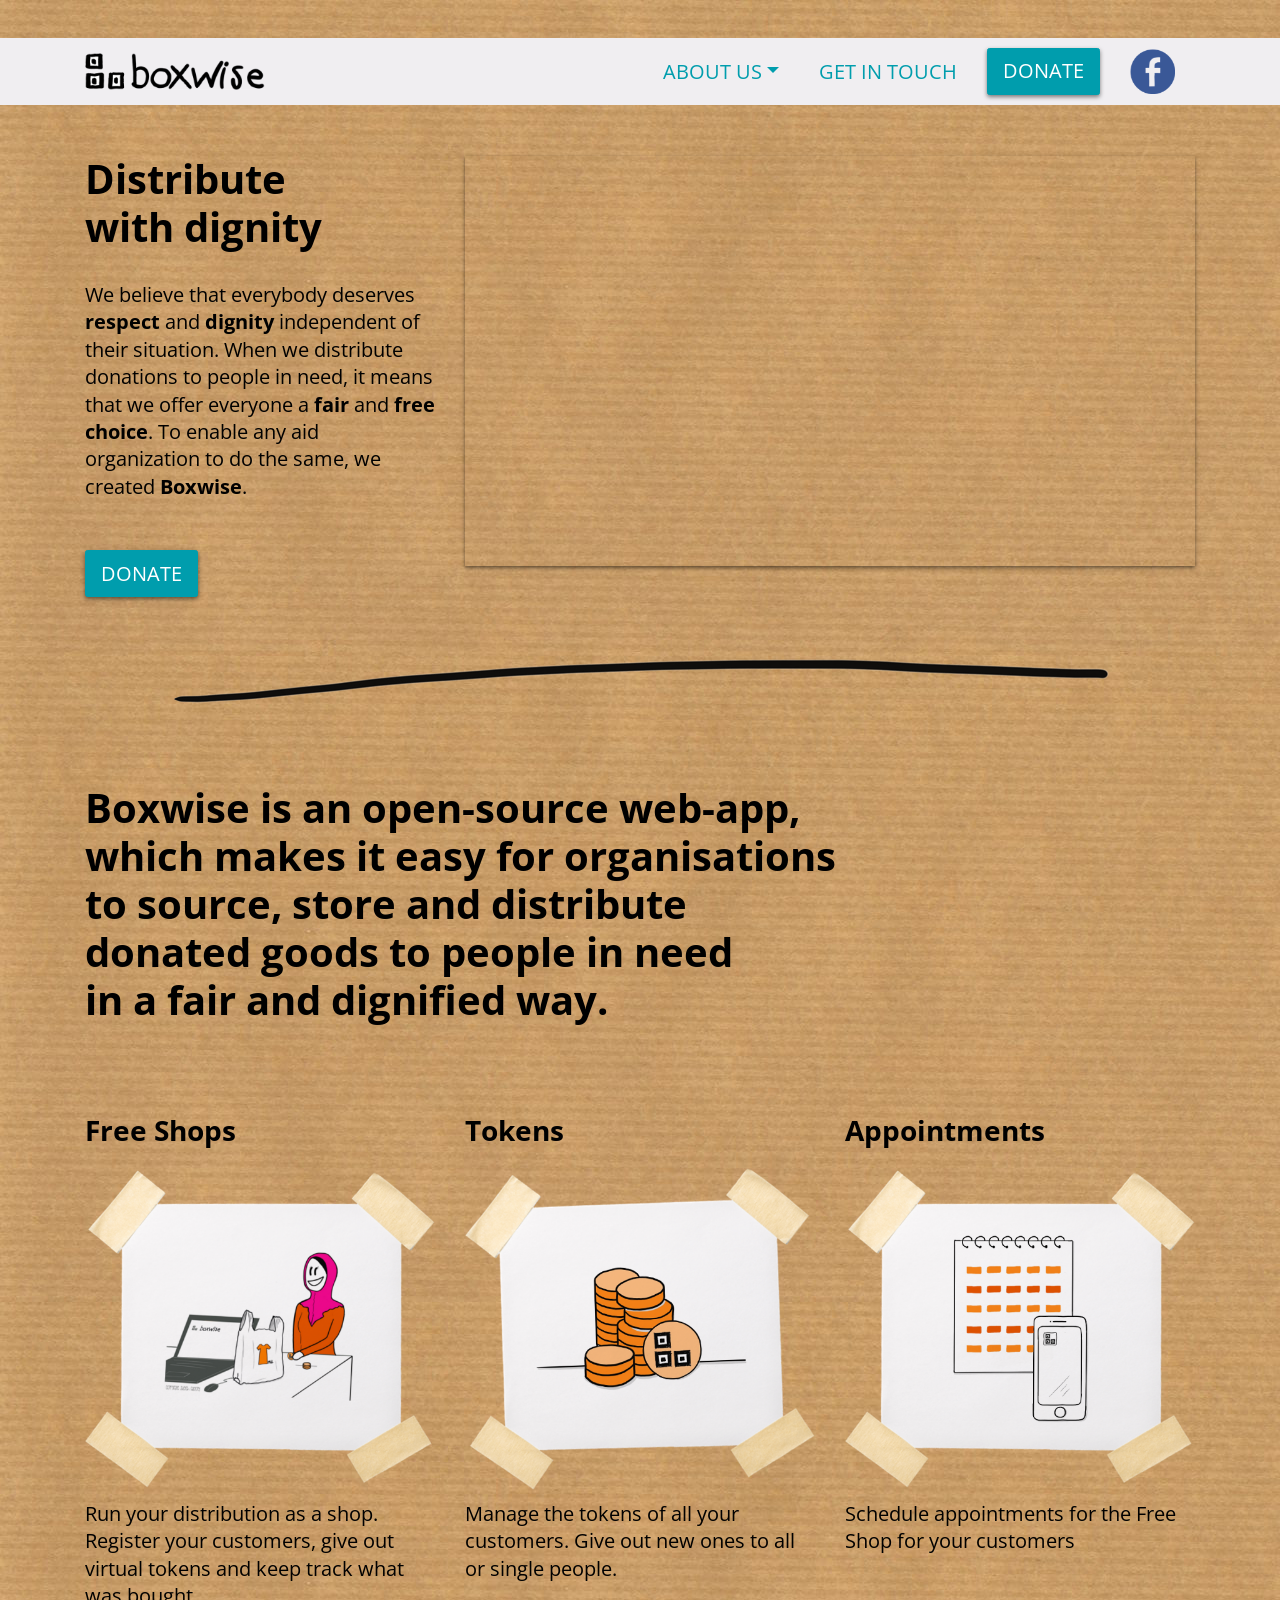
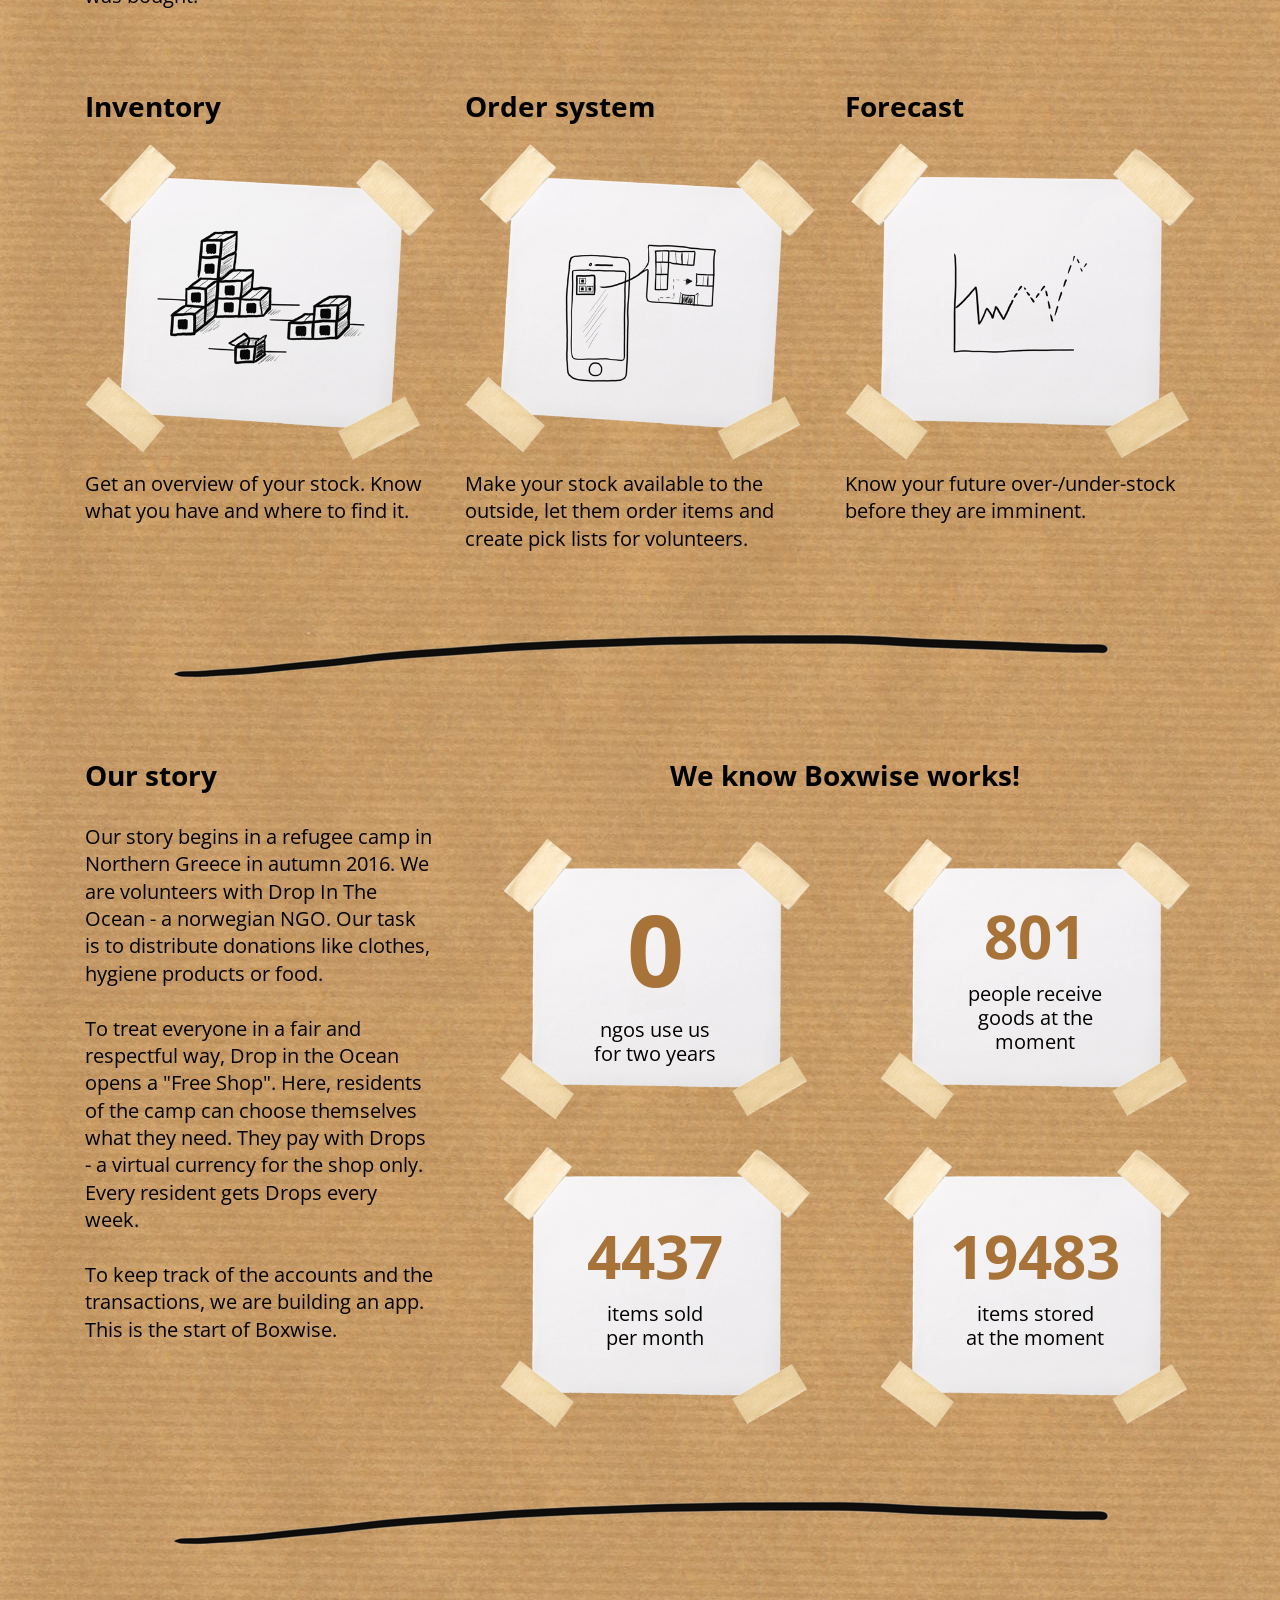
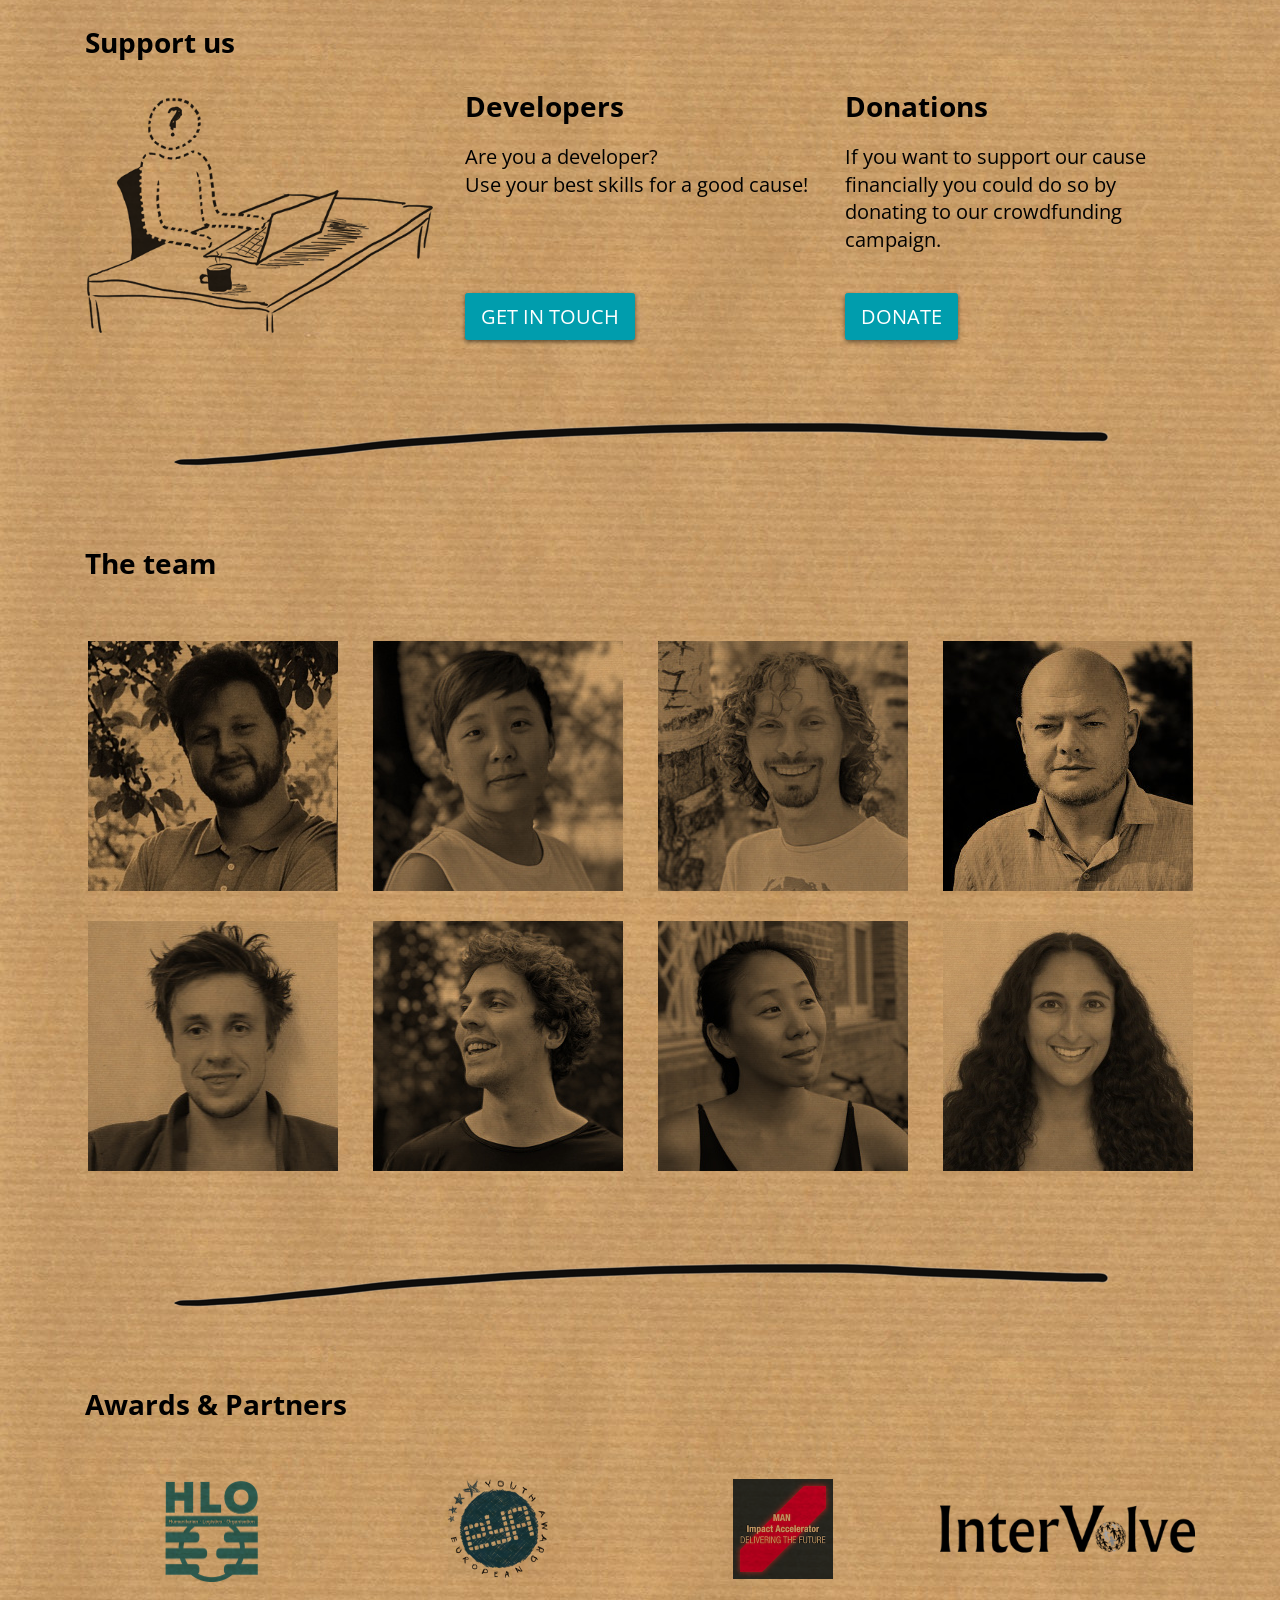
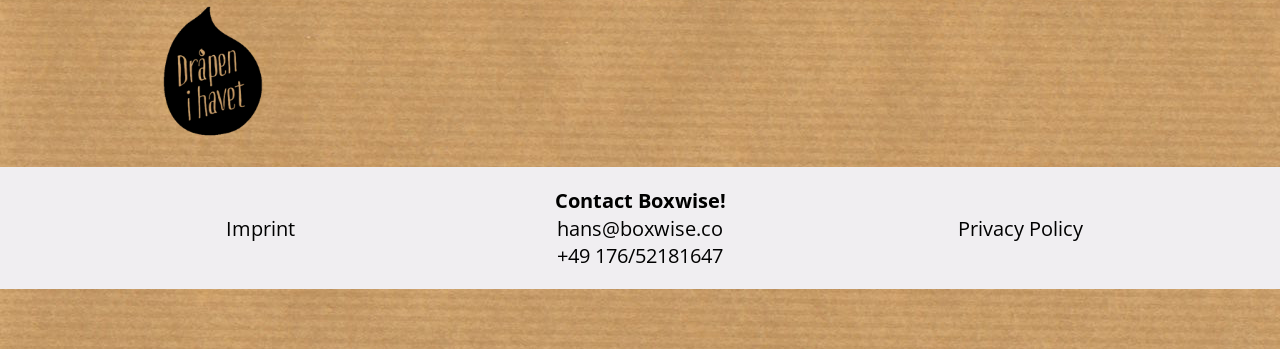
==== index.html @ b60e32b4 "Update partners" ====
<!doctype html>
<html lang="en">

<head>
  <title>Boxwise</title>
  <!-- Required meta tags -->
  <meta charset="utf-8">
  <meta name="viewport" content="width=device-width, initial-scale=1, shrink-to-fit=no">
  <meta property="fb:app_id" content="463516380890934" />
  <!-- Bootstrap CSS -->
  <link rel="stylesheet" href="https://stackpath.bootstrapcdn.com/bootstrap/4.1.3/css/bootstrap.min.css"
    integrity="sha384-MCw98/SFnGE8fJT3GXwEOngsV7Zt27NXFoaoApmYm81iuXoPkFOJwJ8ERdknLPMO" crossorigin="anonymous">
  <!-- Fontawesome -->
  <link rel="stylesheet" href="https://cdnjs.cloudflare.com/ajax/libs/font-awesome/5.11.2/css/all.css">
  <!-- Boxwise Style -->
  <link rel="stylesheet" href="./css/boxwise.css">

  <script async src="https://www.googletagmanager.com/gtag/js?id=UA-135092361-1"></script>
  <script>
    window.dataLayer = window.dataLayer || [];
    function gtag() {
      dataLayer.push(arguments);
    }
    gtag('js', new Date());
    gtag('config', 'UA-135092361-1', {
      'anonymize_ip': true
    });
  </script>
  <!-- favicon -->
  <link rel="apple-touch-icon" sizes="180x180" href="/favicon/apple-touch-icon.png">
  <link rel="icon" type="image/png" sizes="32x32" href="favicon/favicon-32x32.png">
  <link rel="icon" type="image/png" sizes="16x16" href="favicon/favicon-16x16.png">
  <link rel="manifest" href="/favicon/site.webmanifest">
  <link rel="mask-icon" href="/favicon/safari-pinned-tab.svg" color="#5bbad5">
  <meta name="msapplication-TileColor" content="#da532c">
  <meta name="theme-color" content="#ffffff">
  <meta name="description" content="Boxwise is an open-source web-app, which makes it easy for organisations to
  source, store and distribute donated goods to people in need in a fair and dignified way." />

</head>

<body background="./img/empty-craft-paper.jpg">
  <div id="box-top" class="box-container text-center text-md-left">
    <div class="sticky-top">
      <nav class="navbar box-navbar navbar-light navbar-expand-md">
        <div class="container">
          <button class="navbar-toggler my-2" type="button" data-toggle="collapse" data-target="#box-menu"
            aria-controls="navbarNav" aria-expanded="false" aria-label="Toggle navigation">
            <span class="navbar-toggler-icon"></span>
          </button>

          <a class="navbar-brand" href="https://www.boxwise.co">
            <img src="img/boxwise_logo.png" id="box-logo" />
          </a>

          <div class="collapse navbar-collapse justify-content-end" id="box-menu">
            <ul class="navbar-nav">
              <li class="nav-item m-md-2 dropdown">
                <a class="nav-link dropdown-toggle" href="#" id="navbarDropdown" role="button" data-toggle="dropdown"
                  aria-haspopup="true" aria-expanded="false">ABOUT US</a>
                <div class="dropdown-menu" aria-labelledby="navbarDropdown">
                  <a class="dropdown-item" href="#box-top">WHY BOXWISE?</a>
                  <a class="dropdown-item" href="#box-what-line">WHAT IS BOXWISE?</a>
                  <a class="dropdown-item" href="#box-history-line">OUR STORY</a>
                  <a class="dropdown-item" href="#box-contribute-line">CONTRIBUTE</a>
                  <a class="dropdown-item" href="#box-team-line">OUR TEAM</a>
                  <a class="dropdown-item" href="#box-awards">AWARDS & PARTNERS</a>
                </div>
              </li>
              <li class="nav-item m-md-2">
                <a class="nav-link" data-toggle="popover" data-placement="bottom"
                  data-title="Write us, call us, chat with us!"
                  data-content="<a href='mailto:hans@boxwise.co'>hans@boxwise.co</a><br><a href ='tel:+49 176/52181647'>+49 176/52181647</a>"
                  data-html="true">
                  GET IN TOUCH
                </a>
                <!--
                <a class="nav-link" href="#box-contribute-line">CONTRIBUTE</a>
                -->
              </li>
              <li class="nav-item my-2 mx-md-2">
                <a class="btn btn-primary" href="https://donate.boxwise.co">DONATE</a>
                <!-- 
                <button class="btn btn-primary" data-toggle="popover" data-placement="bottom" data-title="Write us, call us, chat with us!"
                  data-content="<a href='mailto:hans@boxwise.co'>hans@boxwise.co</a><br><a href ='tel:+49 176/52181647'>+49 176/52181647</a>"
                  data-html="true">
                  GET IN TOUCH
                </button>
                -->
              </li>
            </ul>
          </div>

          <a class="navbar-brand my-1 ml-md-3" href="https://www.fb.com/boxwise.co">
            <img src="img/facebook_logo.png" id="fb-logo" />
          </a>
        </div>
      </nav>
    </div>


    <div id="box-why">
      <div class="container mt-3">
        <div class="row d-flex align-items-center">
          <div class="col-md-4 col-12">
            <h1 class="text-nowrap my-4">Distribute <br class="d-none d-lg-block">with dignity</h1>
            <div class="d-none d-md-block">
              <p class="mt-3">
                We believe that everybody deserves <b>respect</b> and <b>dignity</b> independent of their situation.
                When
                we distribute donations to people in need, it means that we offer everyone a <b>fair</b> and <b>free
                  choice</b>.
                To enable any aid organization to do the same, we created <b>Boxwise</b>.
              </p>
              <a class="btn btn-primary mt-4" href="https://donate.boxwise.co">DONATE</a>
              <!-- 
              <button class="btn btn-primary mt-4" data-toggle="popover" data-placement="bottom" data-title="Write us, call us, chat with us!"
                data-content="<a href='mailto:hans@boxwise.co'>hans@boxwise.co</a><br><a href ='tel:+49 176/52181647'>+49 176/52181647</a>"
                data-html="true">
                GET IN TOUCH
              </button>
              -->
            </div>
          </div>
          <div class="col-md-8 col-12">
            <div class="embed-responsive embed-responsive-16by9 embed-shadow">
              <iframe class="embed-responsive-item" src="https://www.youtube-nocookie.com/embed/-DSgrkIgR4w"
                allowfullscreen></iframe>
            </div>
            <!--
            <iframe width="560" height="315" src="" frameborder="0" allow="accelerometer; autoplay; encrypted-media; gyroscope; picture-in-picture"
              allowfullscreen></iframe>
             <img src="img/boxwise_in_a_pic_2.png" class="img-fluid blend p-3" /> -->
          </div>
          <div class="col-12 d-md-none">
            <p class="mt-3 mx-3">
              We believe that everybody deserves <b>respect</b> and <b>dignity</b> independent of their situation. When
              we
              distribute donations to people in need, it means that we offer everyone a <b>fair</b> and <b>free
                choice</b>.
              To enable any aid organization to do the same, we created <b>Boxwise</b>.
            </p>
            <button class="btn btn-primary mt-4" data-toggle="popover" data-placement="bottom"
              data-title="Write us, call us, chat with us!"
              data-content="<a href='mailto:hans@boxwise.co'>hans@boxwise.co</a><br><a href ='tel:+49 176/52181647'>+49 176/52181647</a>"
              data-html="true">
              GET IN TOUCH
            </button>
          </div>

        </div>
        <img id="box-what-line" src="img/line.png" class="img-fluid py-5 mx-auto d-block" />
      </div>
    </div>

    <div id="box-what" class="mt-3">
      <div class="container mt-3">
        <h1 class=mb-4>
          Boxwise is<br class="d-sm-none"> an open-source web-app,<br>which makes it easy<br class="d-sm-none"> for
          organisations<br>to
          source, store and distribute<br>donated goods <br class="d-sm-none">to people in need<br>in a fair and
          dignified way.
        </h1>
        <div class="row">
          <div class="col-12 col-sm-6 col-lg-4 align-self-start">
            <h2 class="mt-5">Free Shops</h2>
          </div>
          <div class="col-12 col-sm-6 col-lg-4 order-sm-1 order-lg-1 align-self-center">
            <img src="img/postit-freeshops.png" class="img-fluid py-2" />
          </div>
          <div class="col-12 col-sm-6 col-lg-4 order-sm-2 order-lg-2 align-self-start">
            <p class="mx-3 mx-md-0">Run your distribution as a shop. Register your customers, give out virtual tokens
              and
              keep track what was bought.</p>
          </div>
          <div class="col-12 col-sm-6 col-lg-4 align-self-start">
            <h2 class="mt-5">Tokens</h2>
          </div>
          <div class="col-12 col-sm-6 col-lg-4 order-sm-1 order-lg-1 align-self-center">
            <img src="img/postit-tokens.png" class="img-fluid py-2" />
          </div>
          <div class="col-12 col-sm-6 col-lg-4 order-sm-2 order-lg-2 align-self-start">
            <p class="mx-3 mx-md-0">Manage the tokens of all your customers. Give out new ones to all or single people.
            </p>
          </div>
          <div class="col-12 col-sm-6 col-lg-4 order-sm-3 order-lg-0 align-self-start">
            <h2 class="mt-5">Appointments</h2>
          </div>
          <div class="col-12 col-sm-6 col-lg-4 order-sm-4 order-lg-1 align-self-center">
            <img src="img/postit-appointment.png" class="img-fluid py-2" />
          </div>
          <div class="col-12 col-sm-6 col-lg-4 order-sm-5 order-lg-2 align-self-start">
            <p class="mx-3 mx-md-0">Schedule appointments for the Free Shop for your customers</p>
          </div>
          <div class="col-12 col-sm-6 col-lg-4 order-sm-3 order-lg-3 align-self-start">
            <h2 class="mt-5">Inventory</h2>
          </div>
          <div class="col-12 col-sm-6 col-lg-4 order-sm-4 order-lg-4 align-self-center">
            <img src="img/postit-inventory.png" class="img-fluid py-2" />
          </div>
          <div class="col-12 col-sm-6 col-lg-4 order-sm-5 order-lg-5 align-self-start">
            <p class="mx-3 mx-md-0">
              Get an overview of your stock. Know what you have and where to find it.
            </p>
          </div>
          <div class="col-12 col-sm-6 col-lg-4 order-sm-6 order-lg-3 align-self-start">
            <h2 class="mt-5">Order system</h2>
          </div>
          <div class="col-12 col-sm-6 col-lg-4 order-sm-7 order-lg-4 align-self-center">
            <img src="img/postit-ordersystem.png" class="img-fluid py-2" />
          </div>
          <div class="col-12 col-sm-6 col-lg-4 order-sm-8 order-lg-5 align-self-start">
            <p class="mx-3 mx-md-0">Make your stock available to the outside, let them order items and create pick lists
              for volunteers.</p>
          </div>
          <div class="col-12 col-sm-6 col-lg-4 order-sm-6 order-lg-3 align-self-start">
            <h2 class="mt-5">Forecast</h2>
          </div>
          <div class="col-12 col-sm-6 col-lg-4 order-sm-7 order-lg-4 align-self-center">
            <img src="img/postit-forecast.png" class="img-fluid py-2" />
          </div>
          <div class="col-12 col-sm-6 col-lg-4 order-sm-8 order-lg-5 align-self-start">
            <p class="mx-3 mx-md-0">Know your future over-/under-stock before they are imminent.</p>
          </div>
        </div>
        <img id="box-history-line" src="img/line.png" class="img-fluid py-5 mx-auto d-block" />
      </div>
    </div>

    <div id="box-history">
      <div class="container mt-3">
        <div class="row">
          <div class="col-12 col-md-7 col-lg-4">
            <h2 class="mb-4">Our story
            </h2>
            <p class="mx-3 mx-md-0">
              Our story begins in a refugee camp in Northern Greece in autumn 2016. We are volunteers with Drop In The
              Ocean - a norwegian
              NGO. Our task is to distribute donations like clothes, hygiene products or food.<br>
              <br>To treat everyone in a fair and respectful way, Drop in the Ocean opens a "Free Shop". Here, residents
              of the camp can choose themselves what they need. They pay with Drops - a virtual currency for the shop
              only.
              Every resident gets Drops every week.<br>
              <br>To keep track of the accounts and the transactions, we are building an
              app. This is the start of Boxwise.
              <!--
              Our story began in autumn 2016 in a refugee camp in Northern Greece. As
              volunteers for the NGO "A Drop in the Ocean" (DiH) we were responsible for the distribution of donations like
              clothes, hygiene products or food.<br>
              <br>Back then DiH started their first "Free Shop" - a place where refugees could buy what they want and need
              for the first time.<br>
              <br>It was based on a virtual currency called Drops which was given out to all resident in recurring intervals.
              Our job was to develop an application keeping track of the accounts and transactions. This is the start of
              Boxwise (or Drop App at that time).
              -->
            </p>
            <button class="btn btn-primary my-3 mb-md-0 d-none">READ MORE</button>
          </div>
          <div id="counter" class="col-12 col-md-5 col-lg-8 text-center">
            <div class="ml-lg-4 ml-xl-4">
              <h2 class="my-5 mt-md-0 mb-md-4 text-md-right text-lg-center">
                We know Boxwise works!
              </h2>
            </div>
            <div class="row">
              <div class="col-12 col-lg-6">
                <div class="counter-container d-block mx-auto mr-md-0">
                  <img src="img/postit.png" class="img-fluid rotate3" />
                  <div class="centered">
                    <!-- <img src="img/icon-shop.png" class="img-fluid" /> -->
                    <h1 class="counter-value" data-count="3"></h1>
                    <p>ngos use us<br>for two years</p>
                  </div>
                </div>
              </div>
              <div class="col-12 col-lg-6">
                <div class="counter-container d-block mx-auto mr-md-0">
                  <img src="img/postit.png" class="img-fluid rotate3" />
                  <div class="centered">
                    <!--<img src="img/icon-sessions.png" class="img-fluid" />-->
                    <h2 class="counter-value" data-count="3260"></h2>
                    <p>people receive<br>goods at the moment</p>
                  </div>
                </div>
              </div>
            </div>
            <div class="row">
              <div class="col-12 col-lg-6">
                <div class="counter-container d-block mx-auto mr-md-0">
                  <img src="img/postit.png" class="img-fluid rotate3" />
                  <div class="centered">
                    <!--<img src="img/icon_customer.png" class="img-fluid" />-->
                    <h2 class="counter-value" data-count="18045"></h2>
                    <p>items sold<br>per month</p>
                  </div>
                </div>
              </div>
              <div class="col-12 col-lg-6">
                <div class="counter-container d-block mx-auto mr-md-0 mr-xl-0 ml-lg-auto">
                  <img src="img/postit.png" class="img-fluid rotate3" />
                  <div class="centered">
                    <!--<img src="img/icon-items.png" class="img-fluid" />-->
                    <h2 class="counter-value" data-count="79223"></h2>
                    <p>items stored<br>at the moment</p>
                  </div>
                </div>
              </div>
            </div>
          </div>
        </div>
        <img id="box-contribute-line" src="img/line.png" class="img-fluid py-5 mx-auto d-block" />
      </div>
    </div>

    <div id="box-contribute">
      <div class="container mt-3">
        <h2>Support us</h2>
        <div class="row d-flex align-items-center">
          <div class="col-12 col-md-6 col-lg-4">
            <img src="img/developer-wanted.png" class="img-fluid blend p-5 p-md-0" />
          </div>
          <div class="col-12 col-md-6 col-lg-8">
            <div class="row">
              <div class="col-12 col-lg-6 order-lg-1">
                <h2 class="my-3">Developers</h2>
                <p>Are you a developer?<br>Use your best skills for a good cause!
                </p>
              </div>
              <div class="col-12 col-lg-6 order-lg-3">
                <button class="btn btn-primary my-3" data-toggle="popover" data-placement="bottom"
                  data-title="Write us, call us, chat with us!"
                  data-content="<a href='mailto:hans@boxwise.co'>hans@boxwise.co</a><br><a href ='tel:+49 176/52181647'>+49 176/52181647</a>"
                  data-html="true">
                  GET IN TOUCH
                </button>
              </div>
              <div class="col-12 col-lg-6 order-lg-2">
                <h2 class="mt-5 mt-lg-3 mb-3">Donations</h2>
                <p>If you want to support our cause financially you could do so by donating to our crowdfunding
                  campaign.</p>
              </div>
              <div class="col-12 col-lg-6 order-lg-4">
                <a class="btn btn-primary my-3" href="https://donate.boxwise.co">DONATE</a>
                <!--
                <button class="btn btn-primary my-3" data-toggle="popover" data-placement="bottom" data-title="Stay tuned!" data-content="You can give us your money soon!<br>We start the campaign on 2nd of Dec. 2018!"
                  data-html="true">
                  DONATE
                </button>
              -->
              </div>

            </div>
          </div>
        </div>
        <img id="box-team-line" src="img/line.png" class="img-fluid py-5 mx-auto d-block" />
      </div>
    </div>

    <div id="box-team">
      <div class="container mt-3">
        <h2 class="mb-5">
          The team
          <!--The Team-->
        </h2>
        <div class="row">
          <div class="col-12 col-md-4 col-xl-3">
            <div class="flip-card mx-auto mb-4 mb-md-5 mb-xl-4">
              <div class="flip-card-inner">
                <div class="flip-card-front">
                  <img src="img/hans.jpg" alt="Avatar" style="width:12.5rem;height:12.5rem;">
                </div>
                <div class="flip-card-back">
                  <h2 class="mt-5 mb-3">Hans</h2>
                  <p>Communication & Partnership</p>
                  <ul class="social mb-0 list-inline mt-3">
                    <li class="list-inline-item"><a href="https://www.facebook.com/profile.php?id=1221469744" class="social-link"><i class="fab fa-facebook-f"></i></a>
                    </li>
                    <li class="list-inline-item"><a href="https://www.linkedin.com/in/hansinabox/" class="social-link"><i class="fab fa-linkedin"></i></a>
                    </li>
                  </ul>
                </div>
              </div>
            </div>
          </div>
          <div class="col-12 col-md-4 col-xl-3">
            <div class="flip-card mx-auto mb-4 mb-md-5 mb-xl-4">
              <div class="flip-card-inner">
                <div class="flip-card-front">
                  <img src="img/roanna.jpg" alt="Avatar" style="width:12.5rem;height:12.5rem;">
                </div>
                <div class="flip-card-back">
                  <h2 class="mt-5 mb-3">Roanna</h2>
                  <p>Chief Product Officer</p>
                  <ul class="social mb-0 list-inline mt-3">
                    <li class="list-inline-item"><a href="https://www.facebook.com/roannak" class="social-link"><i class="fab fa-facebook-f"></i></a>
                    </li>
                    <li class="list-inline-item"><a href="https://www.linkedin.com/in/roanna-kong-3b98189/" class="social-link"><i class="fab fa-linkedin"></i></a>
                    </li>
                  </ul>
                </div>
              </div>
            </div>
          </div>
          <div class="col-12 col-md-4 col-xl-3">
            <div class="flip-card mx-auto mb-4 mb-md-5 mb-xl-4">
              <div class="flip-card-inner">
                <div class="flip-card-front">
                  <img src="img/james.jpg" alt="Avatar" style="width:12.5rem;height:12.5rem;">
                </div>
                <div class="flip-card-back">
                  <h2 class="mt-5 mb-3">James</h2>
                  <p>Tech Lead</p>
                  <ul class="social mb-0 list-inline mt-3">
                    <li class="list-inline-item"><a href="https://www.facebook.com/jamescrowley" class="social-link"><i class="fab fa-facebook-f"></i></a>
                    </li>
                    <li class="list-inline-item"><a href="https://www.linkedin.com/in/jamescrowley/" class="social-link"><i class="fab fa-linkedin"></i></a>
                    </li>
                  </ul>
                </div>
              </div>
            </div>
          </div>
          <div class="col-12 col-md-4 col-xl-3">
            <div class="flip-card mx-auto mb-4 mb-md-5 mb-xl-4">
              <div class="flip-card-inner">
                <div class="flip-card-front">
                  <img src="img/bart.jpg" alt="Avatar" style="width:12.5rem;height:12.5rem;">
                </div>
                <div class="flip-card-back">
                  <h2 class="mt-5 mb-3">Bart</h2>
                  <p>Chief Advisor</p>
                  <ul class="social mb-0 list-inline mt-3">
                    <li class="list-inline-item"><a href="https://www.facebook.com/bart.driessen" class="social-link"><i class="fab fa-facebook-f"></i></a>
                    </li>
                    <li class="list-inline-item"><a href="https://www.linkedin.com/in/bartdriessenrotterdam/" class="social-link"><i class="fab fa-linkedin"></i></a>
                    </li>
                  </ul>
                </div>
              </div>
            </div>
          </div>
          <div class="col-12 col-md-4 col-xl-3">
            <div class="flip-card mx-auto mb-4 mb-md-5 mb-xl-4">
              <div class="flip-card-inner">
                <div class="flip-card-front">
                  <img src="img/martin.jpg" alt="Avatar" style="width:12.5rem;height:12.5rem;">
                </div>
                <div class="flip-card-back">
                  <h2 class="mt-5 mb-3">Martin</h2>
                  <p>Frontend Developer</p>
                  <ul class="social mb-0 list-inline mt-3">
                    <li class="list-inline-item"><a href="https://www.facebook.com/martin.durcek.10" class="social-link"><i class="fab fa-facebook-f"></i></a>
                    </li>
                    <li class="list-inline-item"><a href="https://www.linkedin.com/in/martin-%C4%8Fur%C4%8Dek-2630b3a6/" class="social-link"><i class="fab fa-linkedin"></i></a>
                    </li>
                  </ul>
                </div>
              </div>
            </div>
          </div>
          <div class="col-12 col-md-4 col-xl-3">
            <div class="flip-card mx-auto mb-4 mb-md-5 mb-xl-4">
              <div class="flip-card-inner">
                <div class="flip-card-front">
                  <img src="img/stephan.jpg" alt="Avatar" style="width:12.5rem;height:12.5rem;">
                </div>
                <div class="flip-card-back">
                  <h2 class="mt-5 mb-3">Stephan</h2>
                  <p>Backend Developer</p>
                  <ul class="social mb-0 list-inline mt-3">
                    <li class="list-inline-item"><a href="https://www.facebook.com/stephan.kaltenstadler" class="social-link"><i class="fab fa-facebook-f"></i></a>
                    </li>
                    <li class="list-inline-item"><a href="https://www.linkedin.com/in/stephan-kaltenstadler-5b2469195/" class="social-link"><i class="fab fa-linkedin"></i></a>
                    </li>
                  </ul>
                </div>
              </div>
            </div>
          </div>
          <div class="col-12 col-md-4 col-xl-3">
            <div class="flip-card mx-auto mb-4 mb-md-5 mb-xl-4">
              <div class="flip-card-inner">
                <div class="flip-card-front">
                  <img src="img/stef.jpg" alt="Avatar" style="width:12.5rem;height:12.5rem;">
                </div>
                <div class="flip-card-back">
                  <h2 class="mt-5 mb-3">Stefanie</h2>
                  <p>Business Development</p>
                  <ul class="social mb-0 list-inline mt-3">
                    <li class="list-inline-item"><a href="https://www.facebook.com/stefaniewai" class="social-link"><i class="fab fa-facebook-f"></i></a>
                    </li>
                    <li class="list-inline-item"><a href="https://www.linkedin.com/in/stefaniewai/" class="social-link"><i class="fab fa-linkedin"></i></a>
                    </li>
                  </ul>
                </div>
              </div>
            </div>
          </div>
          <div class="col-12 col-md-4 col-xl-3">
            <div class="flip-card mx-auto mb-4 mb-md-5 mb-xl-4">
              <div class="flip-card-inner">
                <div class="flip-card-front">
                  <img src="img/lea.jpg" alt="Avatar" style="width:12.5rem;height:12.5rem;">
                </div>
                <div class="flip-card-back">
                  <h2 class="mt-5 mb-3">Lea</h2>
                  <p>Developer</p>
                  <ul class="social mb-0 list-inline mt-3">
                    <li class="list-inline-item"><a href="https://www.linkedin.com/in/lea-cohen-b0629136/" class="social-link"><i class="fab fa-linkedin"></i></a>
                    </li>
                  </ul>
                </div>
              </div>
            </div>
          </div>
        </div>
        <img src="img/line.png" class="img-fluid py-5 mx-auto d-block" />
      </div>
    </div>

    <div id="box-awards">
      <div class="container mt-3">
        <h2 class="mb-4">Awards & Partners
          <!--Awards & Partners-->
        </h2>
        <div class="row d-flex align-items-center text-center">
          <div class="col-4 col-sm-3">
            <img src="img/hlo-logo.png" class="img-fluid partner-logo" data-toggle="tooltip" data-html="true"
              data-placement="right"
              title="<strong>humanilog</strong><br>
                We work under the umbrella of humanilog - an organization of IT and Logistics experts in the non-profit sector. We are all Open-Source Enthusiasts and want to make IT solutions less scary for organizations. 
                Together we will develop the next version of Boxwise. Humanilog's professional Logistics solution will be the new base for Boxwise.">
          </div>
          <div class="col-4 col-sm-3">
            <a href="https://eu-youthaward.org/winning-project/boxwise/">
              <img src="img/eya-logo.png" class="img-fluid partner-logo logo-blend" data-toggle="tooltip"
                data-html="true" data-placement="top" title="<strong>European Youth Award</strong><br>
                We won the European Youth Award in the category Managing Life in 2018.">
            </a>
          </div>
          <div class="col-4 col-sm-3">
            <img src="img/mia-square.png" class="img-fluid partner-logo" data-toggle="tooltip" data-html="true"
              data-placement="top" title="<strong>MAN impact accelerator</strong><br>
              We are part of the 2nd cohort of the MAN Impact Accelerator organized by Yunus Social Business.">
          </div>
          <div class="col-1 d-sm-none"></div>
          <div class="col-4 col-sm-3">
            <img src="img/intervolve_logo.png" class="img-fluid" data-toggle="tooltip" data-html="true"
              data-placement="left"
              title="<strong>InterVolve</strong><br>
              They are using Boxwise for their Food-Free-Shop in the Koutsochero refugee camp close to Larissa, Greece.">
          </div>
          <div class="col-2 d-sm-none"></div>
          <div class="col-4 col-sm-3">
            <img src="img/dih_logo.png" class="img-fluid partner-logo" data-toggle="tooltip" data-html="true"
              data-placement="right"
              title="<strong>Drapen i havet</strong><br>
              Boxwise started here. Most of our field experience we have from here. They are using Boxwise in Nea Kavala in Northern Greece, Skaramangas close to Athens and on Lesvos.">
          </div>
          <div class="col-1 d-sm-none"></div>
          <div class="col-2 d-sm-none"></div>
          <div class="col-4 col-sm-3">
            <img src="img/r4r.png" class="img-fluid partner-logo" data-toggle="tooltip" data-html="true"
              data-placement="top"
              title="<strong>Refugees 4 Refugees</strong><br>
              R4R is operating on Lesvos and Samos. They use Boxwise for their warehouse and free shop.">
          </div>
          <div class="col-4 col-sm-3">
            <img src="img/iha.png" class="img-fluid partner-logo" data-toggle="tooltip" data-html="true"
              data-placement="top"
              title="<strong>Intereuropean Human Aid Association</strong><br>
              IHA is running a free shop in the Lakadikia camp in Northern Greece and their warehouse in Thessaloniki with Boxwise.">
          </div>
          <div class="col-1 d-sm-none"></div>
        </div>
      </div>
    </div>

    <div id="box-contact">
      <div class="container mt-4 mb-5 py-3">
        <div class="row d-flex align-items-center text-center">
          <div class="col-12 col-md-4 order-md-2 mb-1 mb-md-0">
            <strong>Contact Boxwise!</strong><br>
            <a href='mailto:hans@boxwise.co'>hans@boxwise.co</a><br><a href='tel:+49 176/52181647'>+49
              176/52181647</a><br>
          </div>
          <div class="col-12 col-md-4 order-md-1">
            <a href="https://www.humanilog.org/index.php?id=12">Imprint</a>
          </div>
          <div class="col-12 col-md-4 order-md-3">
            <a href="https://www.humanilog.org/index.php?id=41&L=1">Privacy Policy</a>
          </div>
        </div>
      </div>
    </div>



    <!-- Optional JavaScript -->
    <!-- jQuery first, then Popper.js, then Bootstrap JS -->
    <script src="https://code.jquery.com/jquery-3.3.1.min.js"
      integrity="sha256-FgpCb/KJQlLNfOu91ta32o/NMZxltwRo8QtmkMRdAu8=" crossorigin="anonymous"></script>
    <script src="https://cdnjs.cloudflare.com/ajax/libs/popper.js/1.14.3/umd/popper.min.js"
      integrity="sha384-ZMP7rVo3mIykV+2+9J3UJ46jBk0WLaUAdn689aCwoqbBJiSnjAK/l8WvCWPIPm49"
      crossorigin="anonymous"></script>
    <script src="https://stackpath.bootstrapcdn.com/bootstrap/4.1.3/js/bootstrap.min.js"
      integrity="sha384-ChfqqxuZUCnJSK3+MXmPNIyE6ZbWh2IMqE241rYiqJxyMiZ6OW/JmZQ5stwEULTy"
      crossorigin="anonymous"></script>

    <script src="js/pagescroll.js"></script>
    <script src="js/number_counter.js"> </script>
    <script src="js/popover.js"> </script>

</body>

</html>
---- css/boxwise.css ----
@import url('https://fonts.googleapis.com/css?family=Open+Sans:400,700');

html {
    font-size: 1rem;
  }

body{
    padding-top: 1.875rem;
    font-family: Open Sans;
    color: #000000;
    -webkit-font-smoothing: antialiased;
    line-height: 137.5%;
}

a {
    color: #000000;
}

h1, h2, h3, h4, h5, h6{
    font-weight: bold;
    color: #000000;
}
h1{
    font-size: 1.25rem;
}
h2{
    font-size: 1.125rem;
}

@media (min-width:992px) {
    html {
      font-size: 1.25rem;
    }
    h1{
        font-size: 2rem;
    }
    h2{
        font-size: 1.41rem;
    }
    .tooltip-inner{
        max-width: 350px;
    }
}

.blend{
     mix-blend-mode: multiply;
}

.popover{
    background-color: #009DAD;
    font-family: inherit;
    border: 0px;
    max-width: 330px;
}
.popover-header{
    border-bottom: 0px;
    white-space: nowrap;
}
.popover-body{
    color: #F0EEF1;
}
.popover-body a{
    color: #F0EEF1;
}
.popover-body a:hover{
    color: #000;
    text-decoration: none;
}
.bs-popover-bottom .arrow::before {
    border-bottom-color: transparent;
}

.tooltip{
    line-height:137.5%;
}
.tooltip.show {
    opacity: 1;
}
.tooltip-inner{
    background-color: #009DAD;
    font-family: Open Sans;
}
.bs-tooltip-right .arrow::before {
    border-right-color:#009DAD;
}
.bs-tooltip-top .arrow::before {
    border-top-color:#009DAD;
}
.bs-tooltip-left .arrow::before {
    border-left-color:#009DAD;
}

.head-space{
    margin-top:4rem 
}


.btn {
    border-radius: 0.125rem;
}


.btn-primary{
    background-color: #009DAD;
    border-color: #009DAD;
    box-shadow: 0px 2px 4px rgba(0, 0, 0, 0.5);
}
.btn-primary:hover, .btn-primary:active, .btn-primary:focus{
    background-color: #007d8a;
    border-color: #007d8a;
}

/* navbar */
.box-navbar{
    background: #F0EEF1; /*rgba(255,255,255,.8);*/
    border: 0;
    border-radius: 0;
    text-align: left;
    padding-top: 0rem;
    padding-bottom: 0rem; 
} 

.dropdown-menu{
    border: 0;
    border-radius: 0;
    background-color: transparent;
}
.dropdown-item:focus,.dropdown-item:active, .dropdown-item:hover{
    background-color: #009DAD;
    color: #fff;
}

@media (min-width:768px) {
    .dropdown-menu{
        background-color: #009DAD;
    }
    .dropdown-item {
        color: #F0EEF1;
    }
    .dropdown-item:focus,.dropdown-item:active, .dropdown-item:hover{
        background-color: #F0EEF1;
        color: #009DAD;
    }
}

.navbar-toggler{
    border:0;
    border-radius:0;
}


.navbar-light .navbar-nav .nav-link{
    color: #009DAD;
}
.navbar-light .navbar-nav .nav-link:hover{
    color: #009DAD;
}
.navbar-light .navbar-nav .nav-link:focus{
    color: #009DAD;
}

#box-logo{
    width: auto;
    height: 1.875rem;
}

#fb-logo{
    width: 2.25rem;
    height: 2.25rem;
}

/* Why */

.embed-shadow{
    box-shadow: 0px 2px 4px rgba(0, 0, 0, 0.5);
}


/* number counter */

.centered {
    position: absolute;
    top: 50%;
    left: 50%;
    transform: translate(-50%, -50%);
}

.centered p{
margin: 0;
}

.centered h5{
    margin-top: 0.5rem;
    }

.counter-container{
    position: relative;
    width: 16rem;
    padding-top: 0.5rem;
    padding-bottom: 0.5rem;
}


.rotate3 {
    -webkit-transform: rotate(-3deg);
    -moz-transform: rotate(-3deg);
    -o-transform: rotate(-3deg);
    -ms-transform: rotate(-3deg);
    transform: rotate(-3deg);
}

/*Boxwise works*/
.counter-container p{
    line-height: 120%;
}
.counter-container h1{
    font-size: 5rem;
    color: #A77339;
}
.counter-container h2{
    font-size: 3rem;
    color: #A77339;
}


/* team*/
.headshots {
    width:12.5rem;
}

.img-headshot{
    width: 12.5rem;
    height: 12.5rem;
}

#box-team p{
    font-weight:600;
}

/* Awards & partners */

.partner-logo{
    width:5rem;
    mix-blend-mode: multiply;
}


/* Contact */
#box-contact {
    background:#F0EEF1;
}

/* team flip cards */

/* The flip card container - set the width and height to whatever you want. We have added the border property to demonstrate that the flip itself goes out of the box on hover (remove perspective if you don't want the 3D effect */
.flip-card {
    background-color: transparent;
    background-blend-mode: multiply;
    width: 12.5rem;
    height: 12.5rem;
    border: none;
    /* perspective: 1000px; Remove this if you don't want the 3D effect */
  }
  
  /* This container is needed to position the front and back side */
  .flip-card-inner {
    position: relative;
    width: 100%;
    height: 100%;
    text-align: center;
    transition: transform 1s;
    transform-style: preserve-3d;
  }
  
  /* Do an horizontal flip when you move the mouse over the flip box container */
  .flip-card:hover .flip-card-inner {
    transition-duration: 1s;
    transform: rotateY(180deg);
  }

  .flip-card:hover .flip-card-front img {
      transition-delay: 0.5s;
      visibility: hidden;
  }
      
  /* Position the front and back side */
  .flip-card-front, .flip-card-back {
    position: absolute;
    width: 100%;
    height: 100%;
    backface-visibility: hidden;
  }
  
  /* Style the front side (fallback if image is missing) */
  .flip-card-front {
    background-color: transparent;
    color: black;
  }
  
  /* Style the back side */
  .flip-card-back {
    background-color: transparent;
    color: black;
    transition-duration: 1s;
    transform: rotateY(180deg);
  }

  .flip-card-back img {
    transition-delay: 0.5s;
    visibility: visible;
}

.social-link {
    width: 30px;
    height: 30px;
    border: 1px solid black;
    display: flex;
    align-items: center;
    justify-content: center;
    color: black;
    border-radius: 50%;
    transition: all 0.3s;
    font-size: 0.9rem;
}

.social-link:hover, .social-link:focus {
    background: #F0EEF1;
    text-decoration: none;
    color: #555;
}
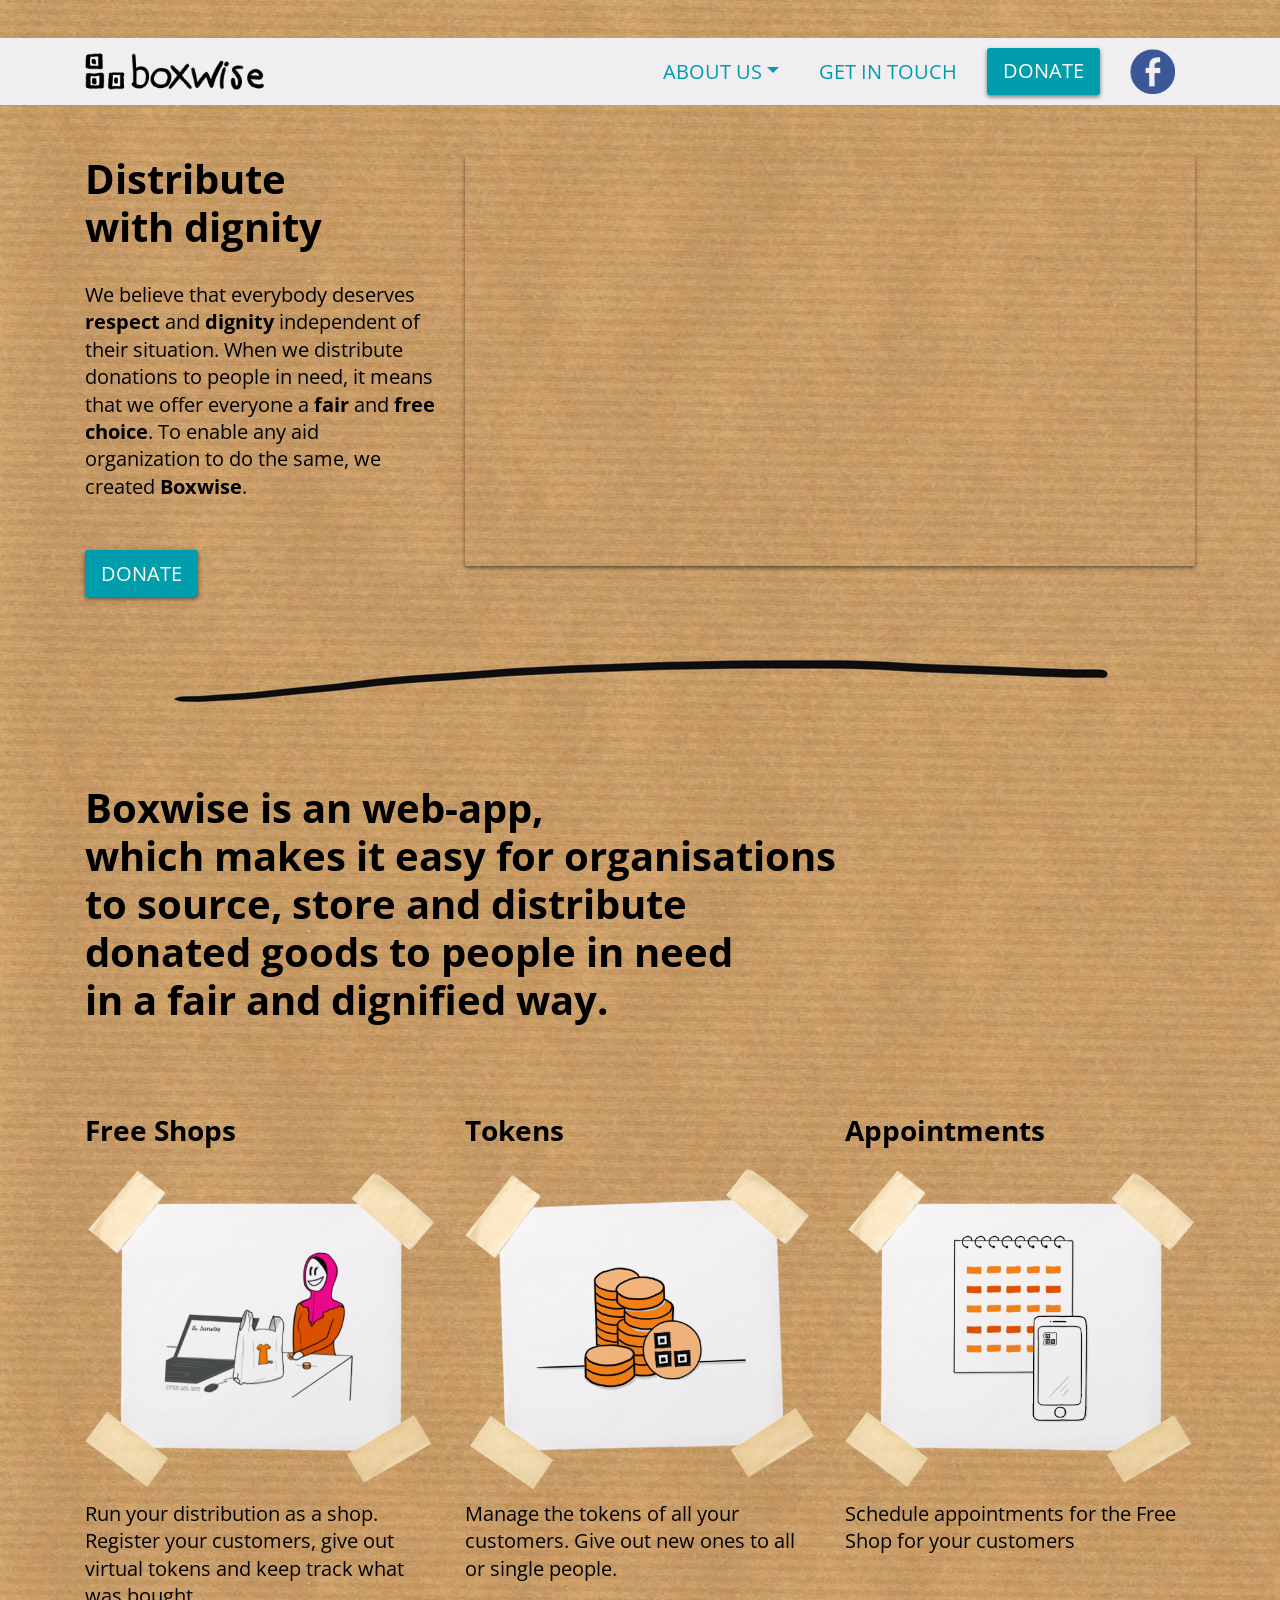
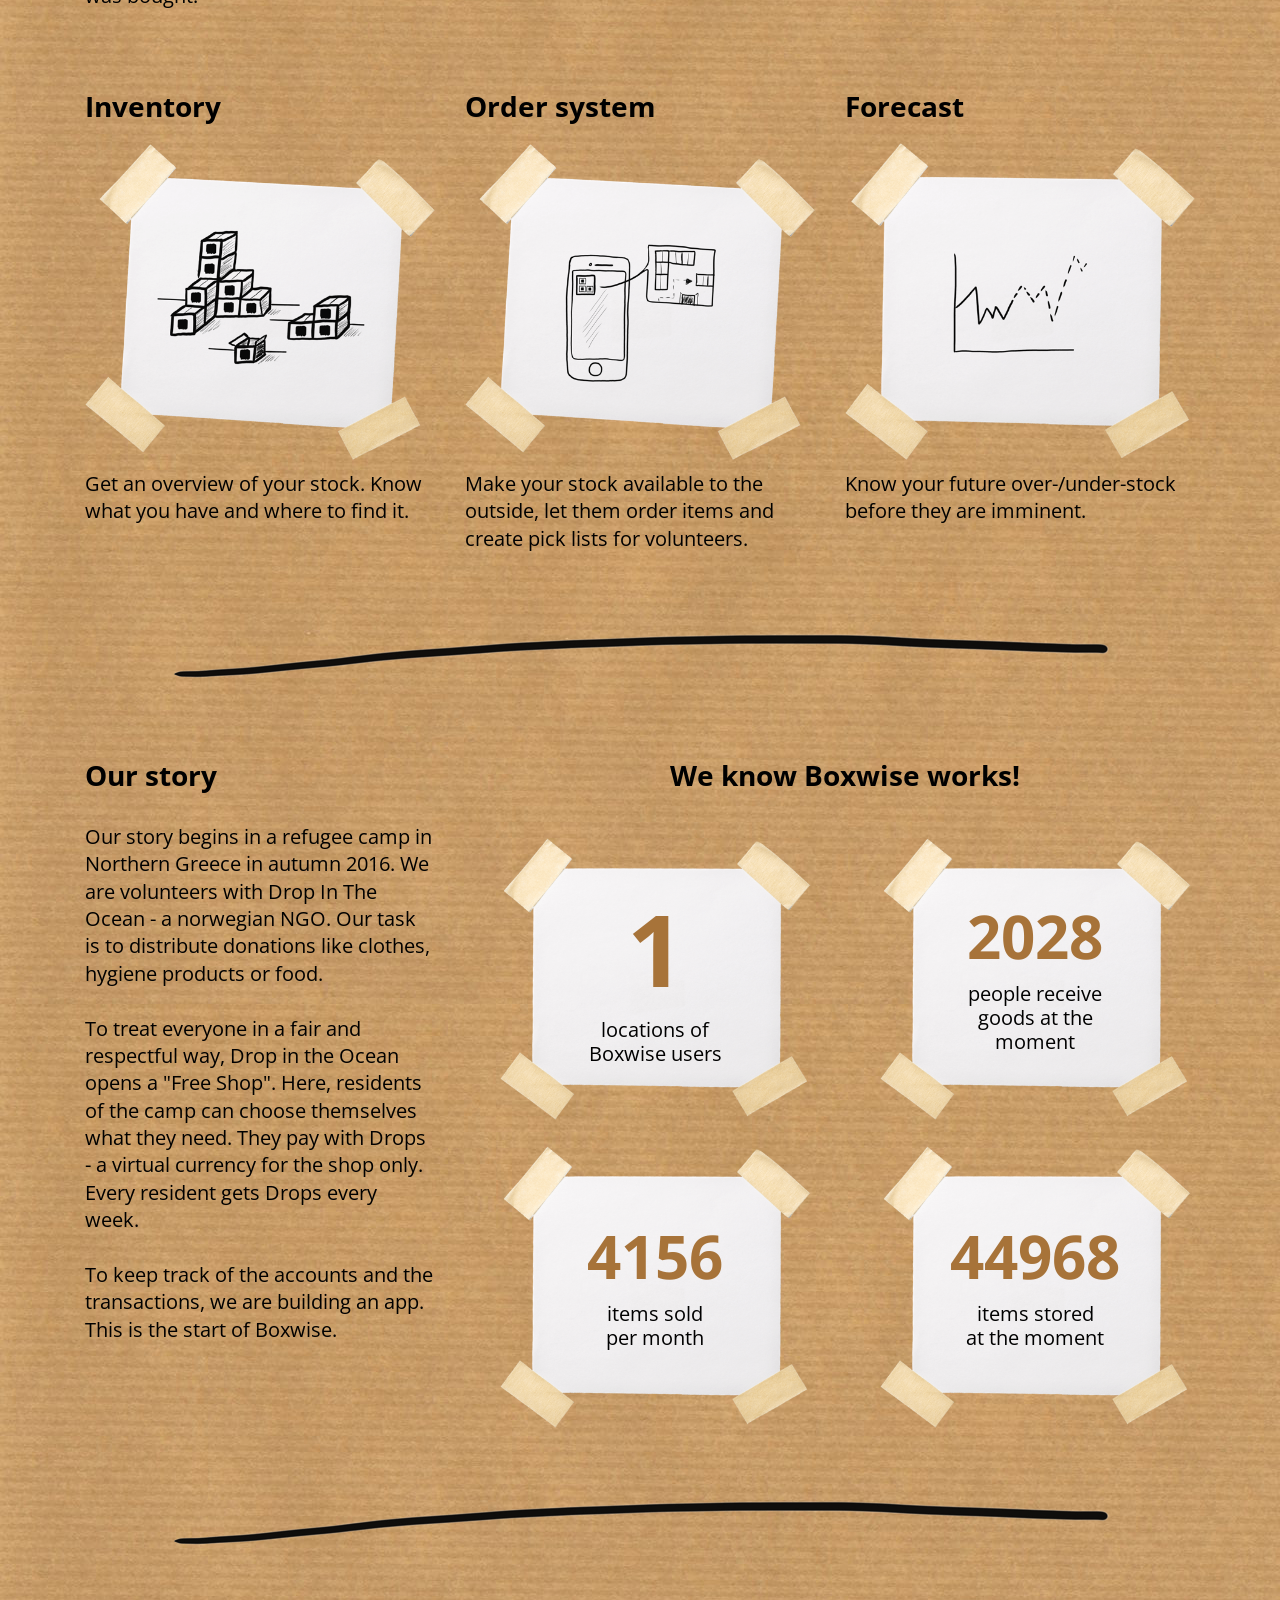
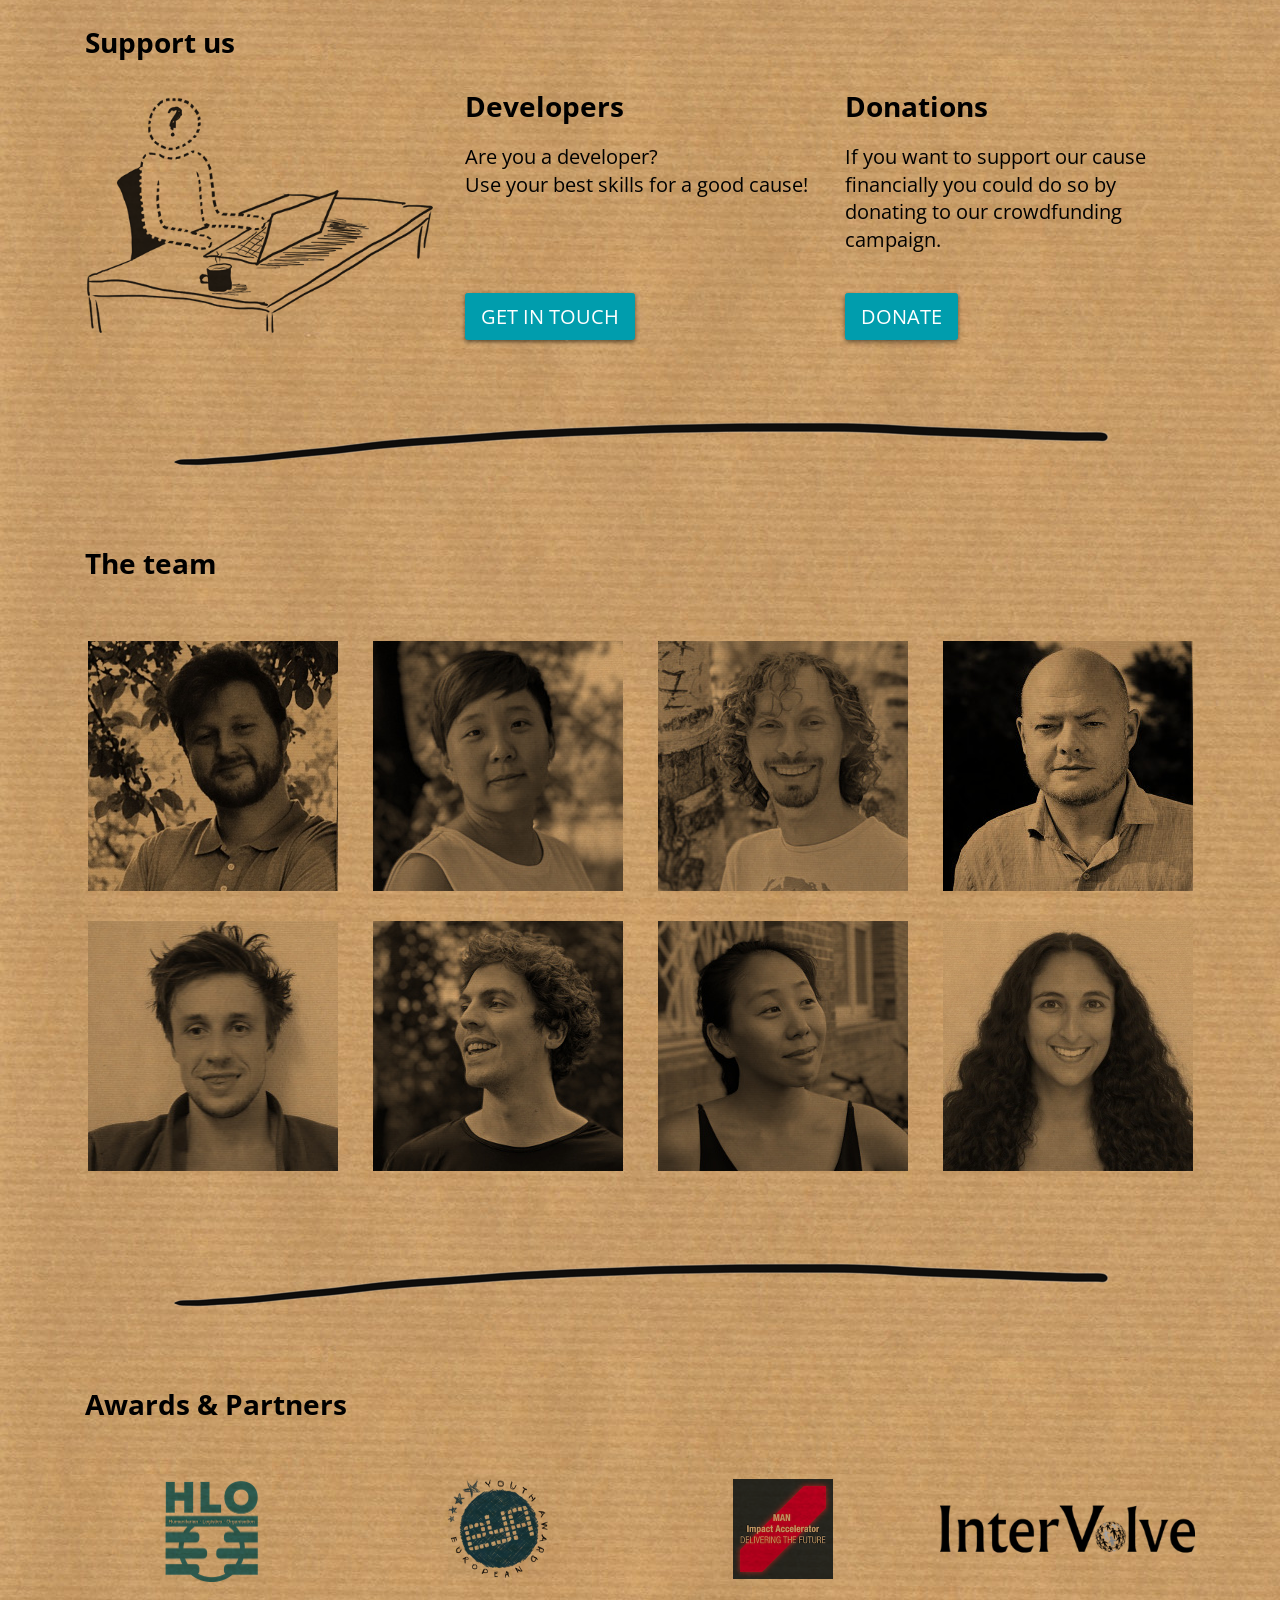
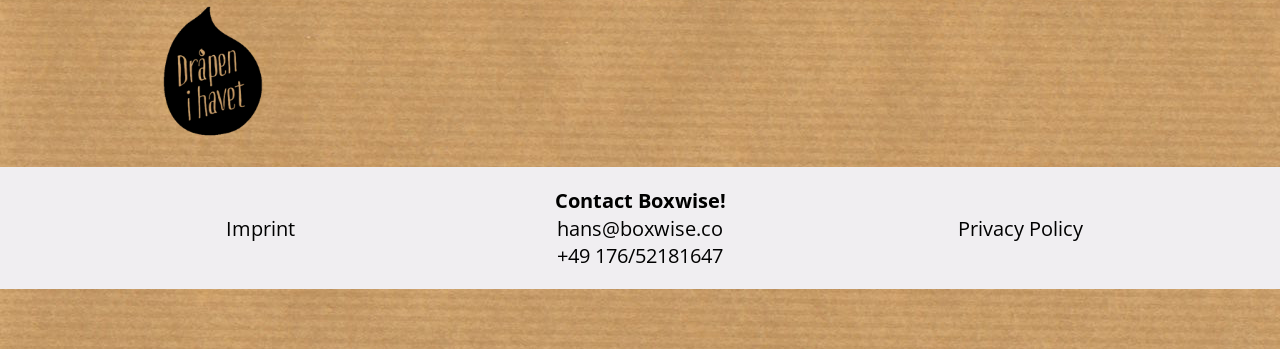
==== commit b834b1dd: "content update" ====
--- a/index.html
+++ b/index.html
@@ -156,7 +156,7 @@
     <div id="box-what" class="mt-3">
       <div class="container mt-3">
         <h1 class=mb-4>
-          Boxwise is<br class="d-sm-none"> an open-source web-app,<br>which makes it easy<br class="d-sm-none"> for
+          Boxwise is an web-app,<br>which makes it easy<br class="d-sm-none"> for
           organisations<br>to
           source, store and distribute<br>donated goods <br class="d-sm-none">to people in need<br>in a fair and
           dignified way.
@@ -268,8 +268,8 @@
                   <img src="img/postit.png" class="img-fluid rotate3" />
                   <div class="centered">
                     <!-- <img src="img/icon-shop.png" class="img-fluid" /> -->
-                    <h1 class="counter-value" data-count="3"></h1>
-                    <p>ngos use us<br>for two years</p>
+                    <h1 class="counter-value" data-count="7"></h1>
+                    <p>locations of<br>Boxwise users</p>
                   </div>
                 </div>
               </div>
@@ -278,7 +278,7 @@
                   <img src="img/postit.png" class="img-fluid rotate3" />
                   <div class="centered">
                     <!--<img src="img/icon-sessions.png" class="img-fluid" />-->
-                    <h2 class="counter-value" data-count="3260"></h2>
+                    <h2 class="counter-value" data-count="10412"></h2>
                     <p>people receive<br>goods at the moment</p>
                   </div>
                 </div>
@@ -290,7 +290,7 @@
                   <img src="img/postit.png" class="img-fluid rotate3" />
                   <div class="centered">
                     <!--<img src="img/icon_customer.png" class="img-fluid" />-->
-                    <h2 class="counter-value" data-count="18045"></h2>
+                    <h2 class="counter-value" data-count="21336"></h2>
                     <p>items sold<br>per month</p>
                   </div>
                 </div>
@@ -300,7 +300,7 @@
                   <img src="img/postit.png" class="img-fluid rotate3" />
                   <div class="centered">
                     <!--<img src="img/icon-items.png" class="img-fluid" />-->
-                    <h2 class="counter-value" data-count="79223"></h2>
+                    <h2 class="counter-value" data-count="230856"></h2>
                     <p>items stored<br>at the moment</p>
                   </div>
                 </div>
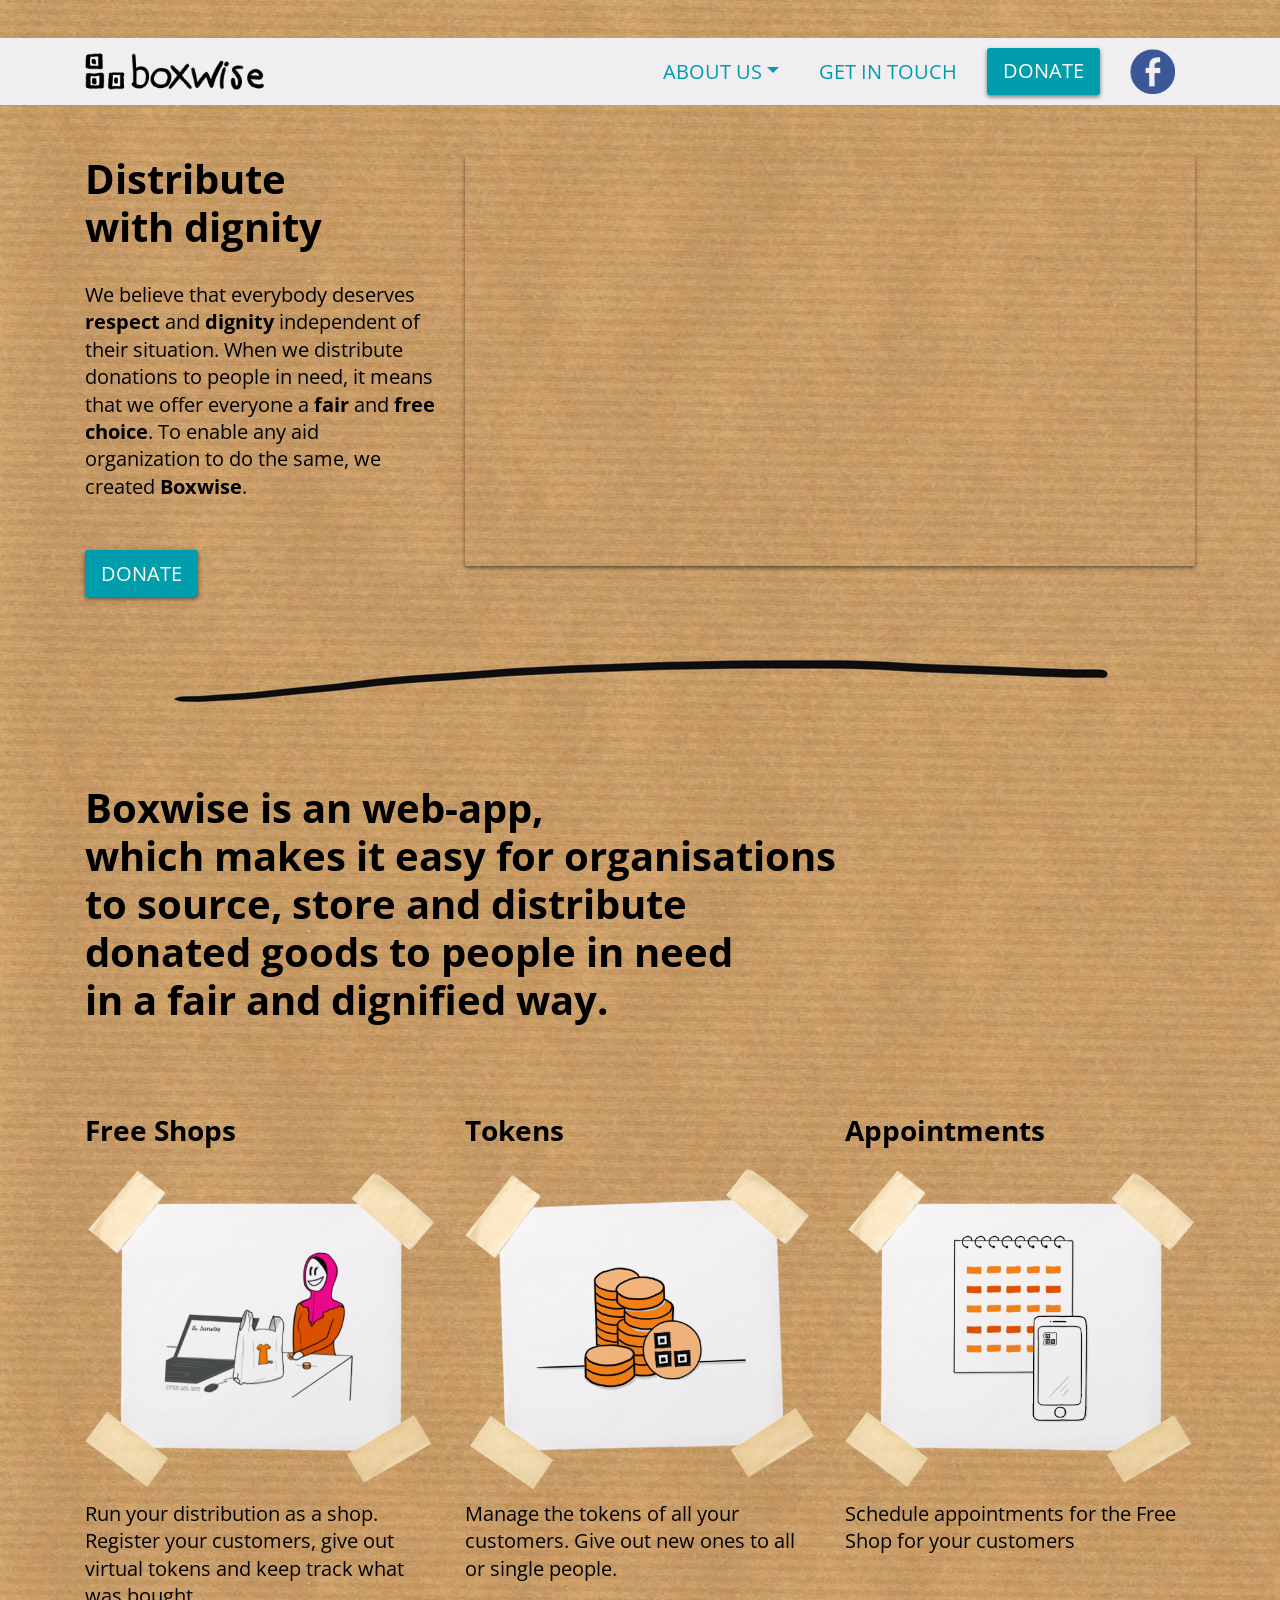
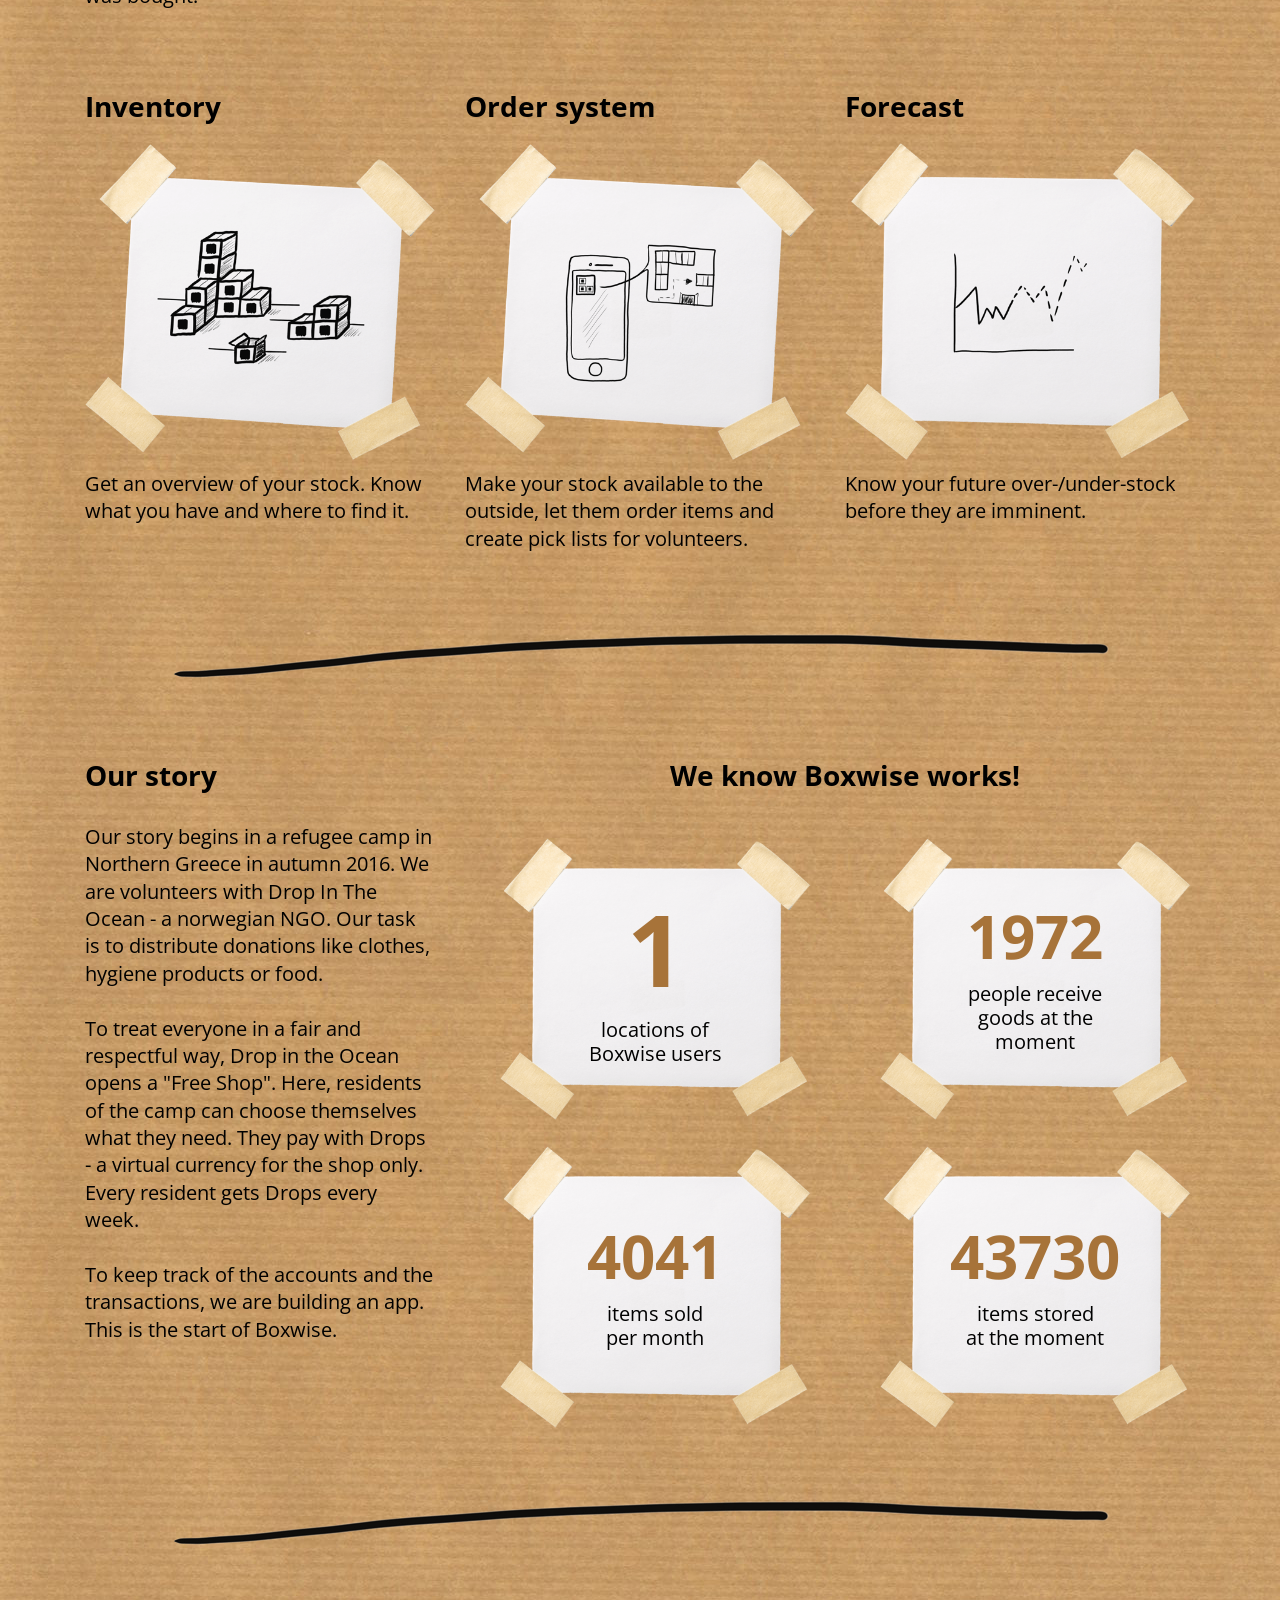
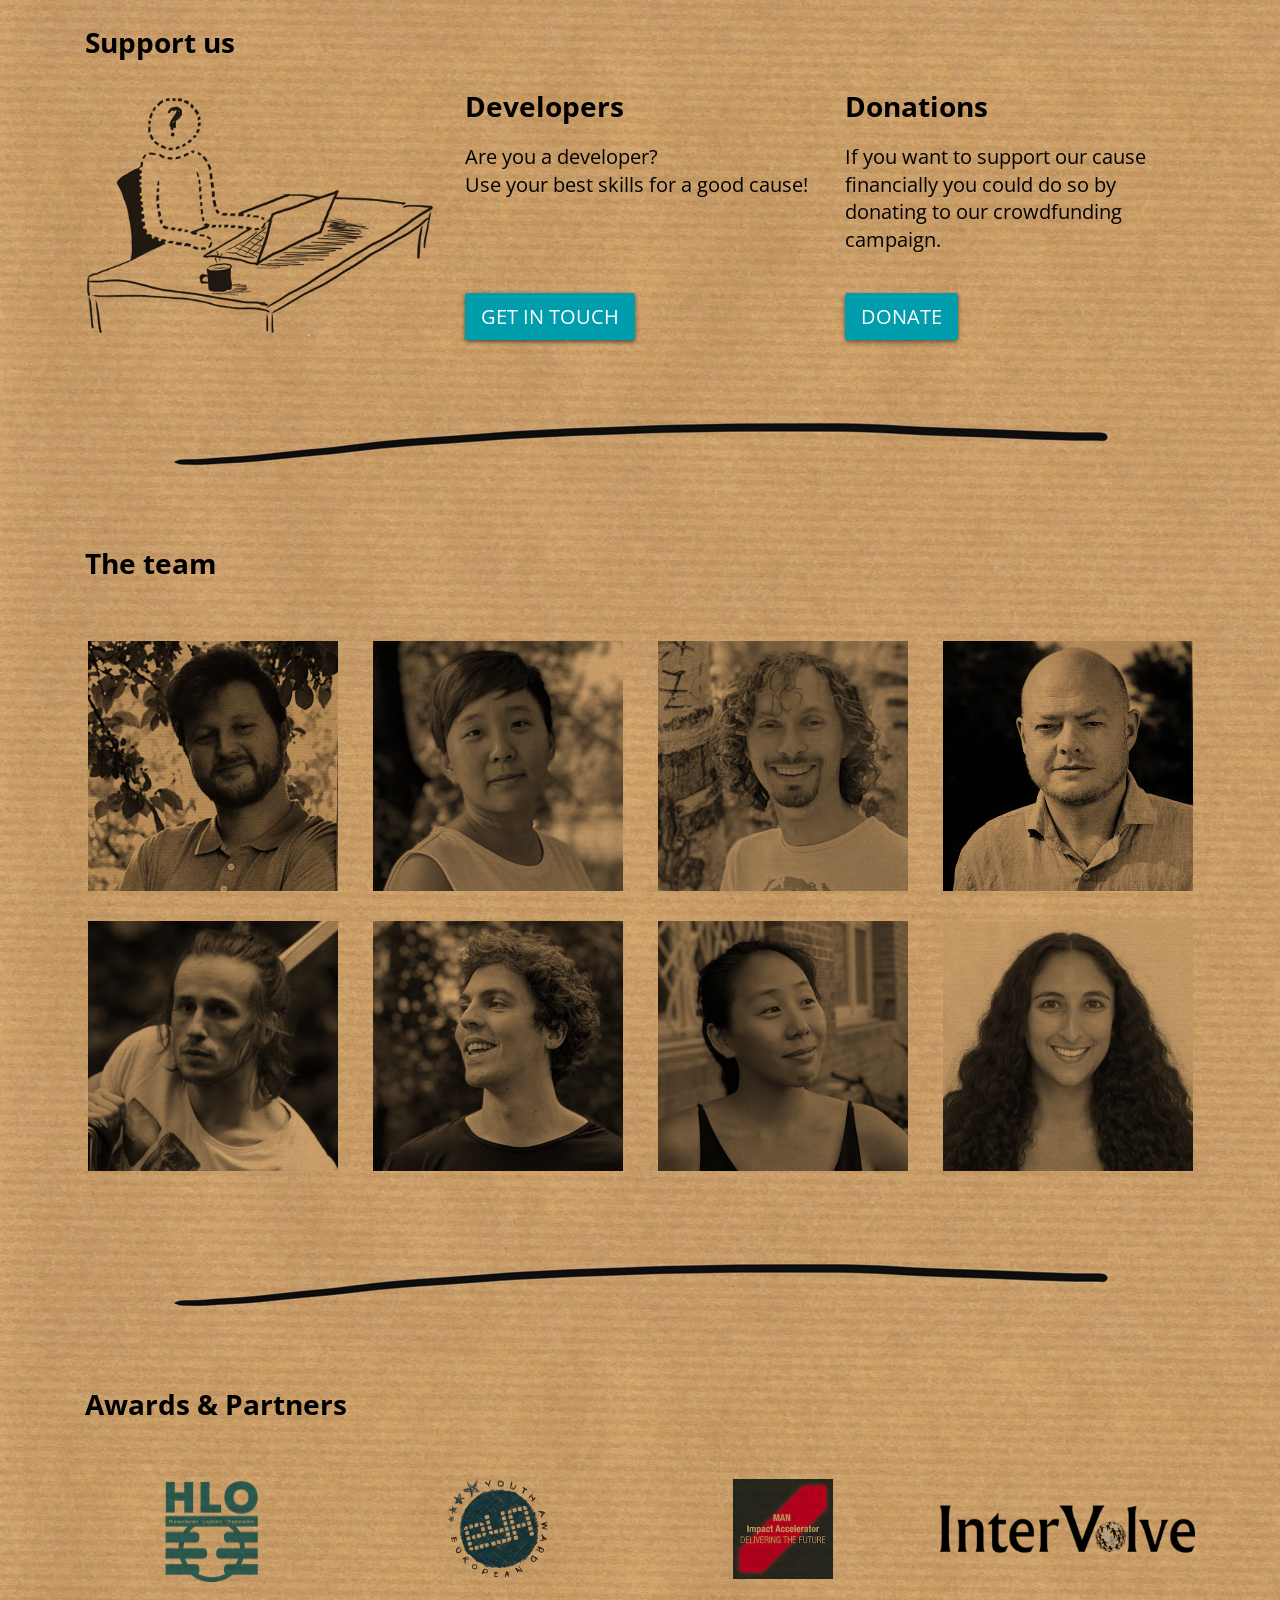
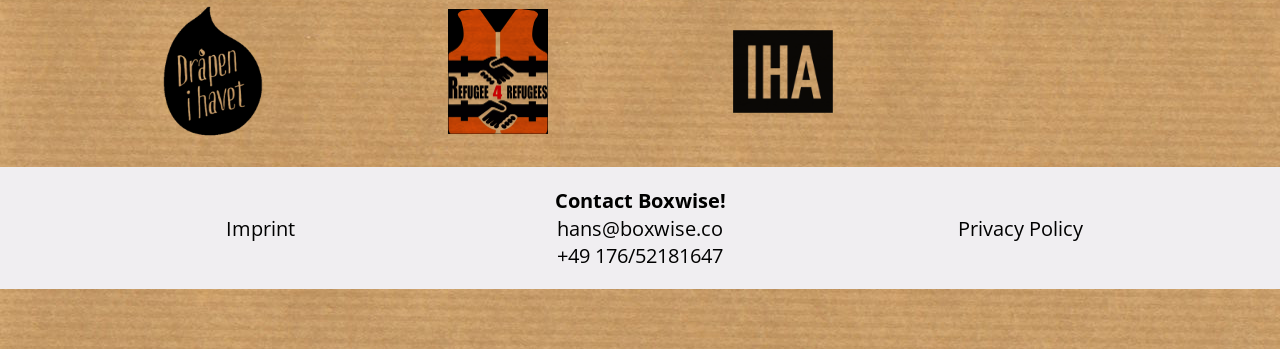
==== commit d7671822: "Update index.html" ====
--- a/index.html
+++ b/index.html
@@ -409,7 +409,7 @@
                 </div>
                 <div class="flip-card-back">
                   <h2 class="mt-5 mb-3">James</h2>
-                  <p>Tech Lead</p>
+                  <p>Tech Advisor</p>
                   <ul class="social mb-0 list-inline mt-3">
                     <li class="list-inline-item"><a href="https://www.facebook.com/jamescrowley" class="social-link"><i class="fab fa-facebook-f"></i></a>
                     </li>
@@ -613,4 +613,4 @@
 
 </body>
 
-</html>+</html>
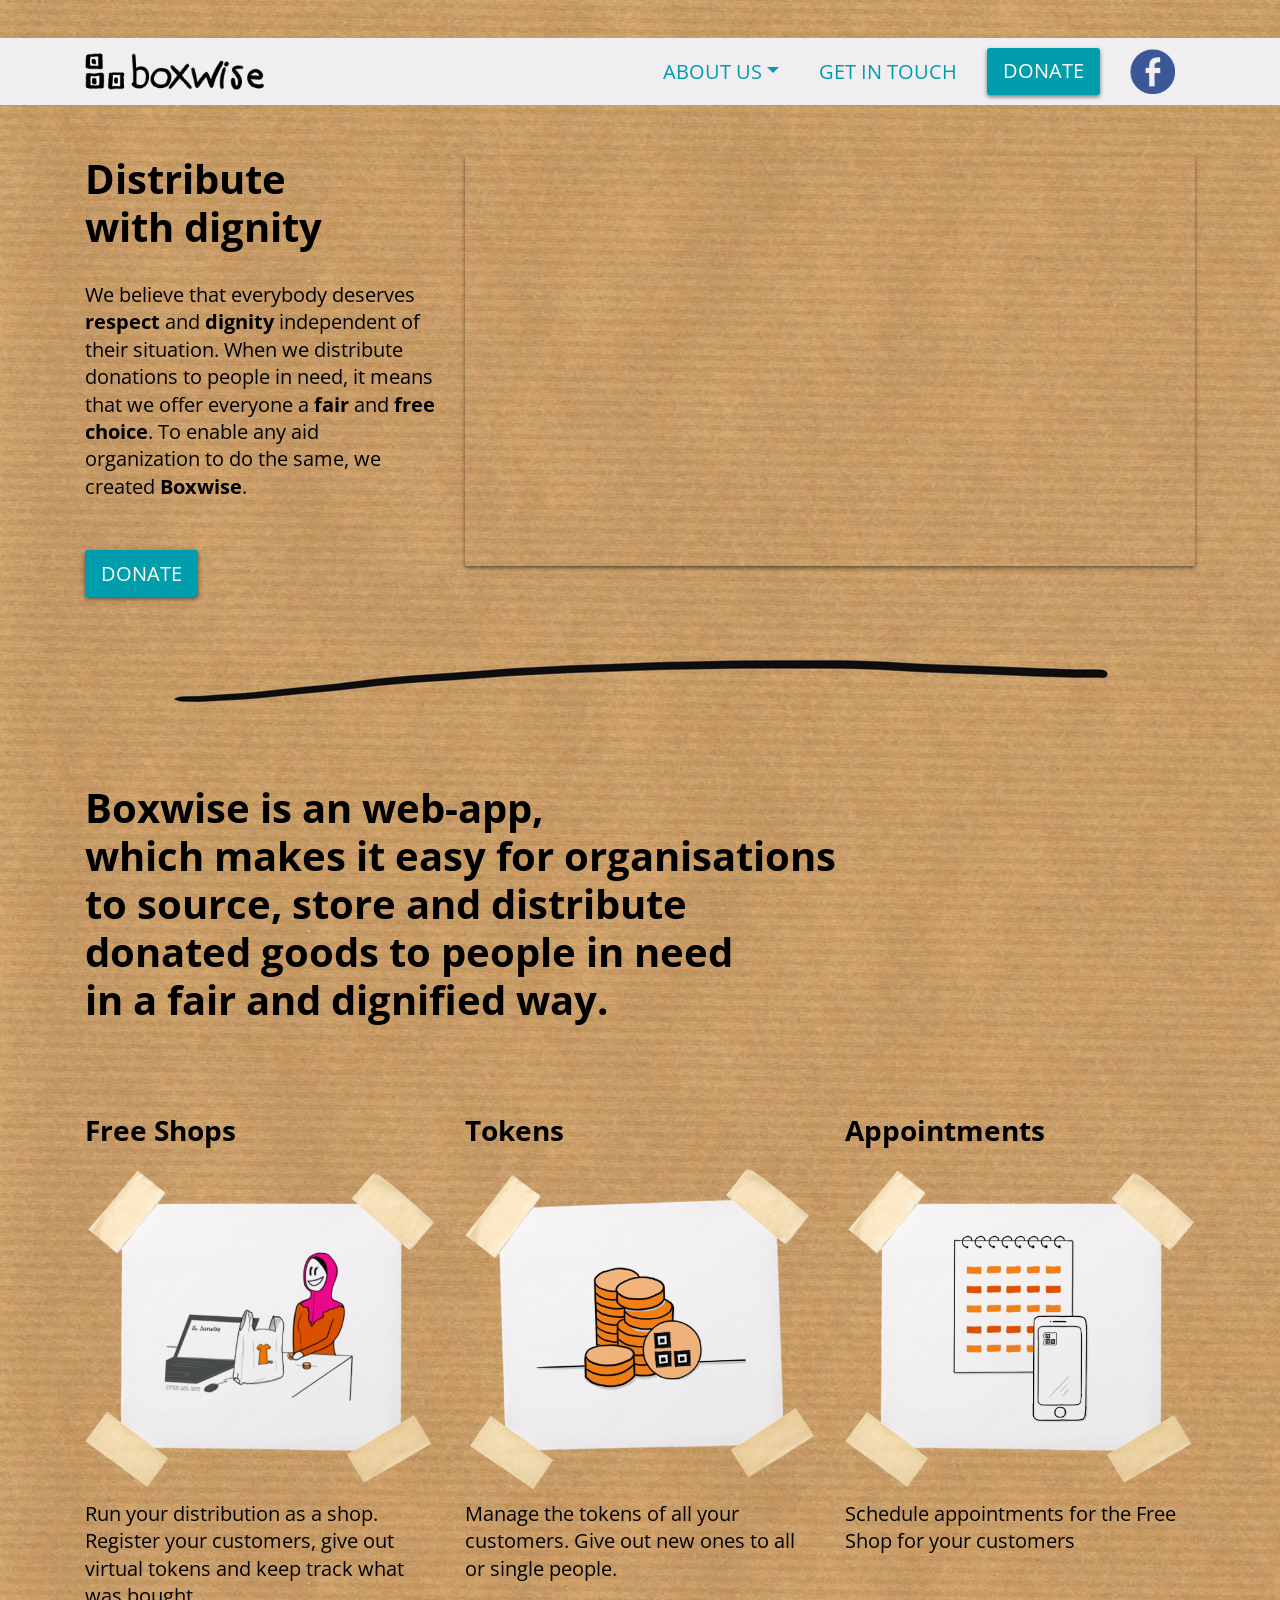
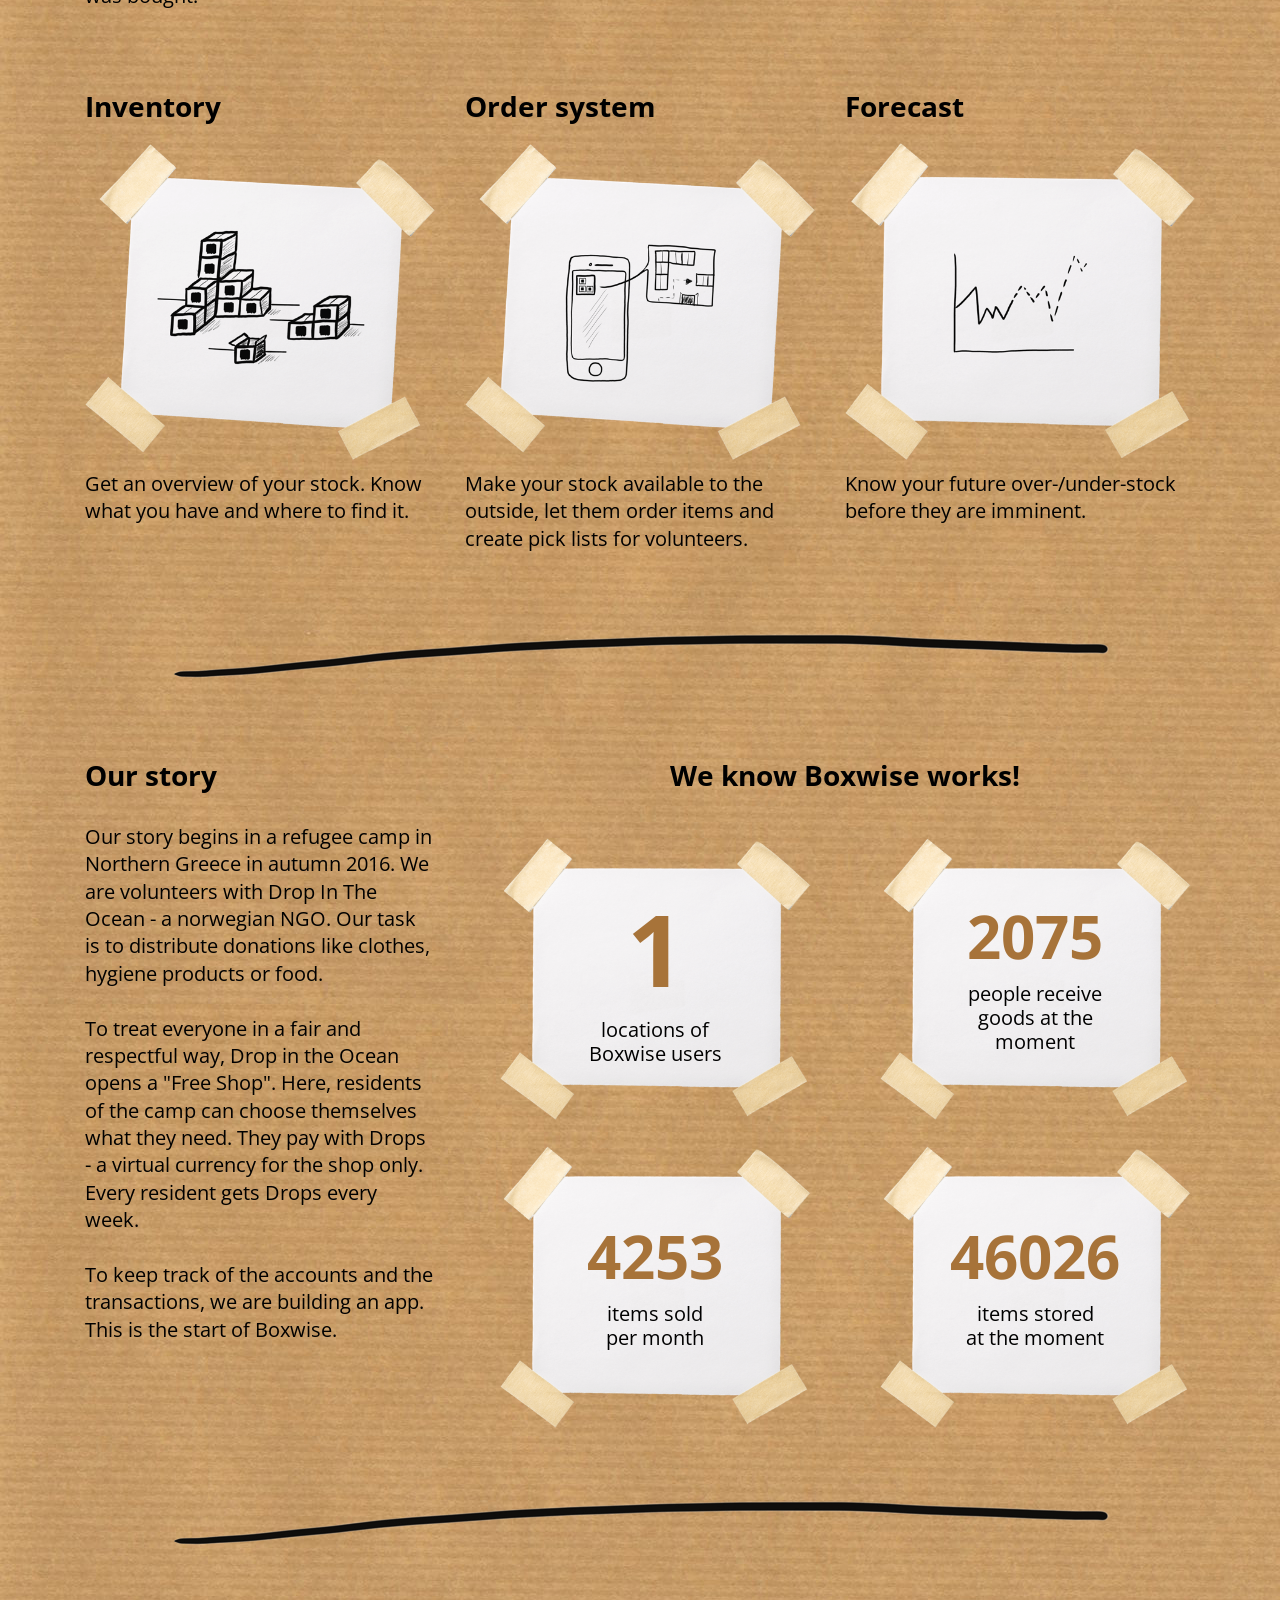
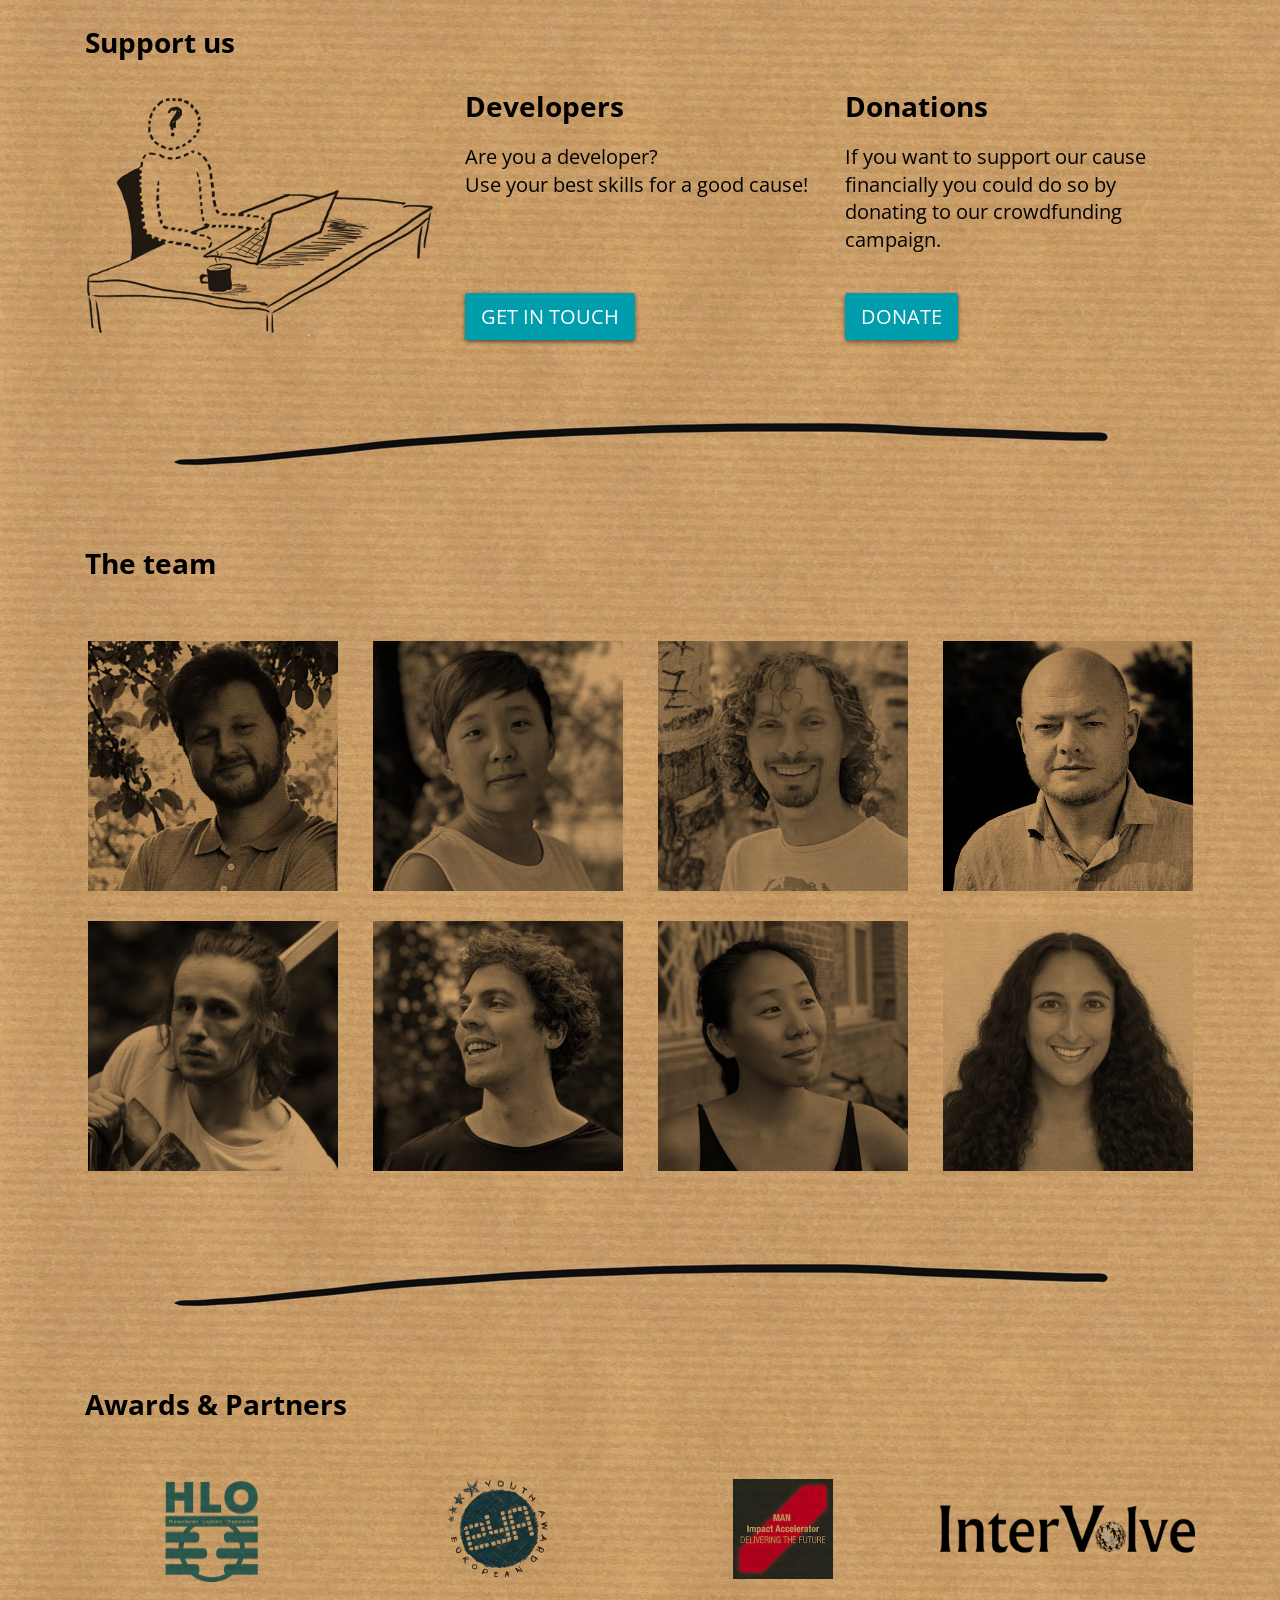
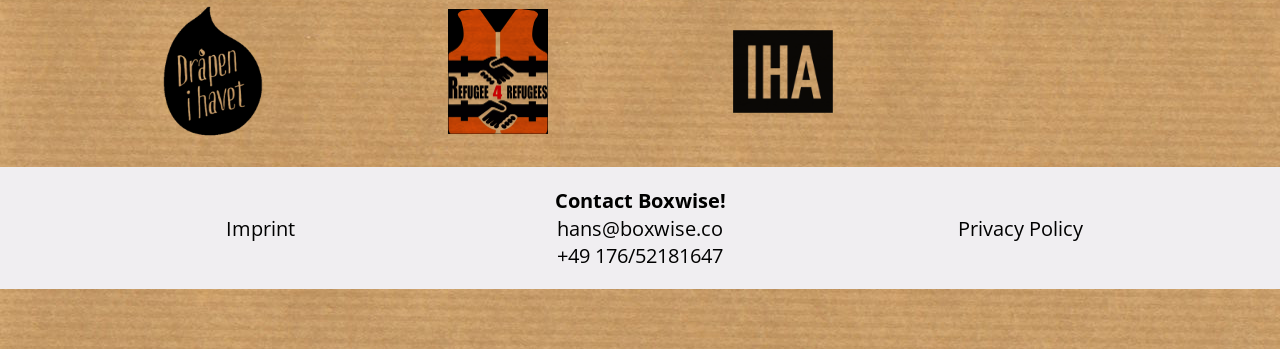
==== commit 0eabc913: "Update index.html" ====
--- a/index.html
+++ b/index.html
@@ -371,7 +371,7 @@
                 </div>
                 <div class="flip-card-back">
                   <h2 class="mt-5 mb-3">Hans</h2>
-                  <p>Communication & Partnership</p>
+                  <p>Head of Operations<br>Treasurer</p>
                   <ul class="social mb-0 list-inline mt-3">
                     <li class="list-inline-item"><a href="https://www.facebook.com/profile.php?id=1221469744" class="social-link"><i class="fab fa-facebook-f"></i></a>
                     </li>
@@ -390,7 +390,7 @@
                 </div>
                 <div class="flip-card-back">
                   <h2 class="mt-5 mb-3">Roanna</h2>
-                  <p>Chief Product Officer</p>
+                  <p>Head of Product</p>
                   <ul class="social mb-0 list-inline mt-3">
                     <li class="list-inline-item"><a href="https://www.facebook.com/roannak" class="social-link"><i class="fab fa-facebook-f"></i></a>
                     </li>
@@ -409,7 +409,7 @@
                 </div>
                 <div class="flip-card-back">
                   <h2 class="mt-5 mb-3">James</h2>
-                  <p>Tech Advisor</p>
+                  <p>Senior Tech Advisor</p>
                   <ul class="social mb-0 list-inline mt-3">
                     <li class="list-inline-item"><a href="https://www.facebook.com/jamescrowley" class="social-link"><i class="fab fa-facebook-f"></i></a>
                     </li>
@@ -428,7 +428,7 @@
                 </div>
                 <div class="flip-card-back">
                   <h2 class="mt-5 mb-3">Bart</h2>
-                  <p>Chief Advisor</p>
+                  <p>Senior Advisor</p>
                   <ul class="social mb-0 list-inline mt-3">
                     <li class="list-inline-item"><a href="https://www.facebook.com/bart.driessen" class="social-link"><i class="fab fa-facebook-f"></i></a>
                     </li>
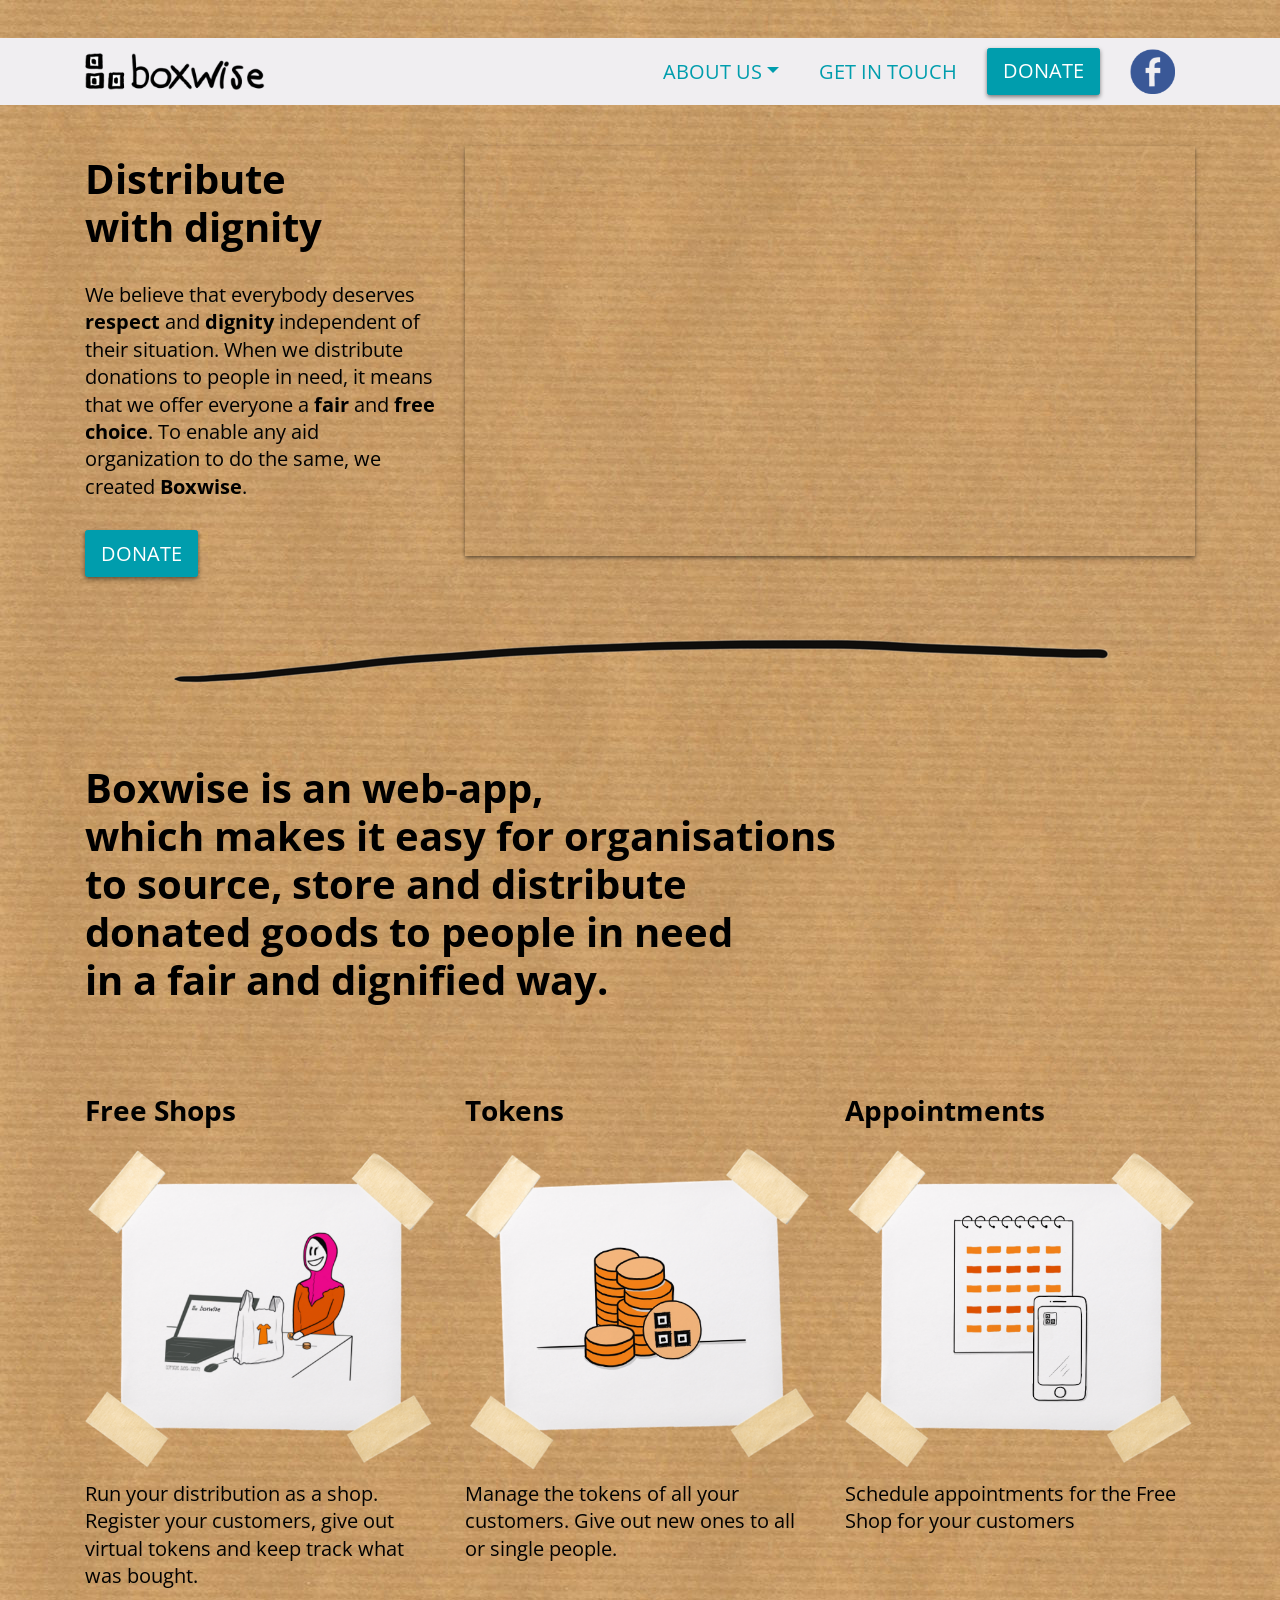
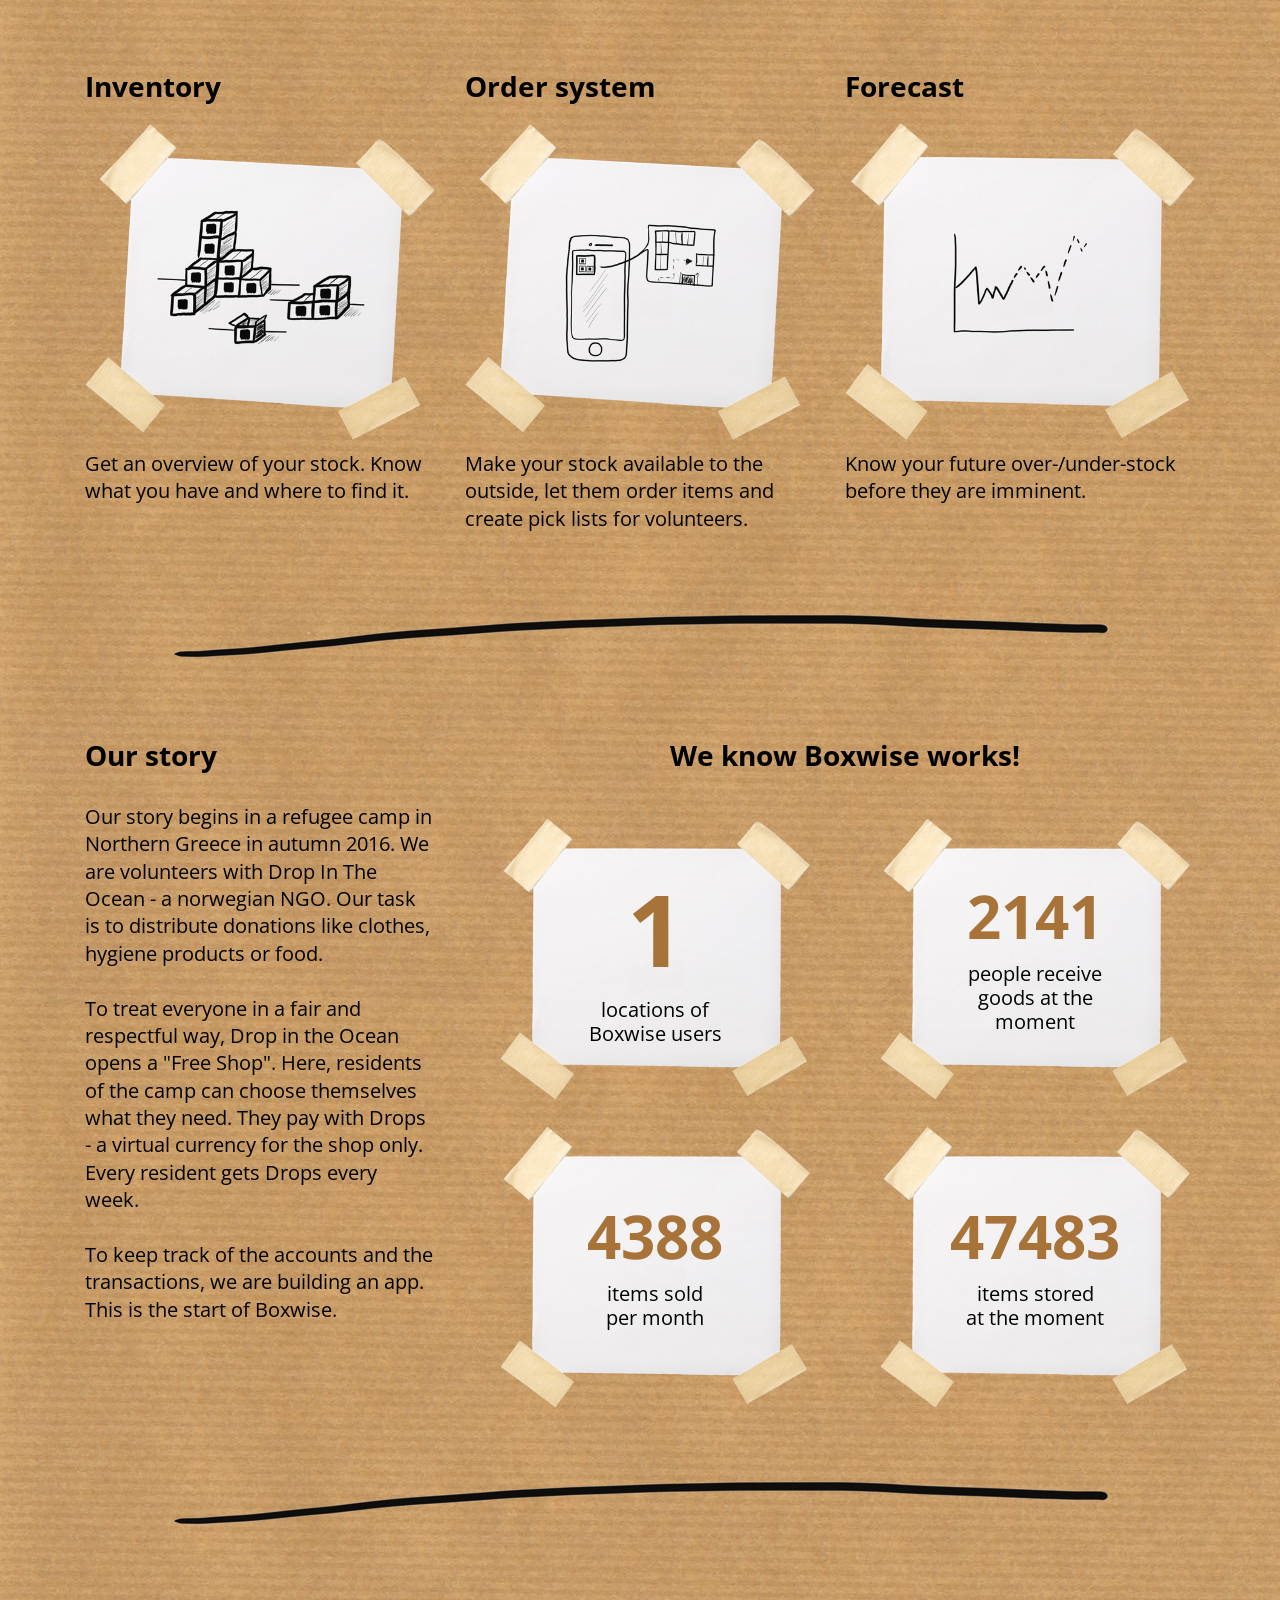
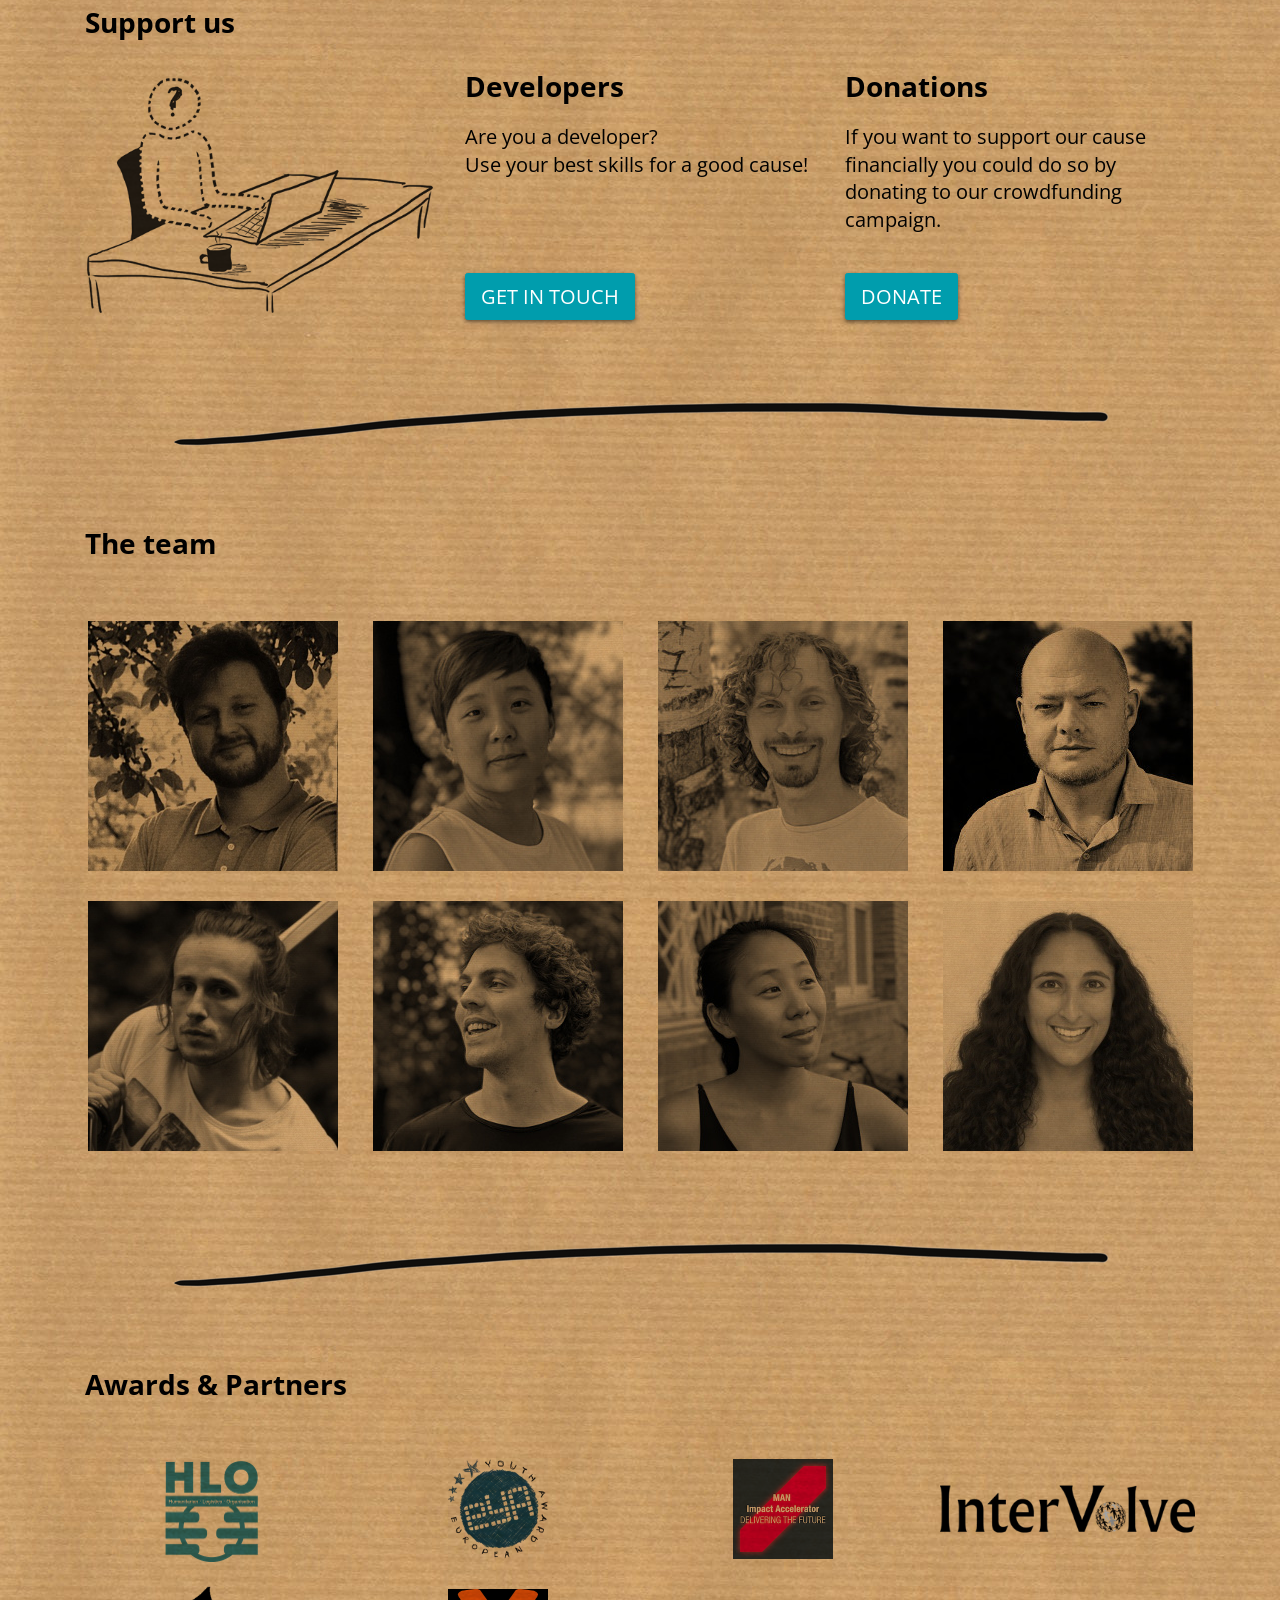
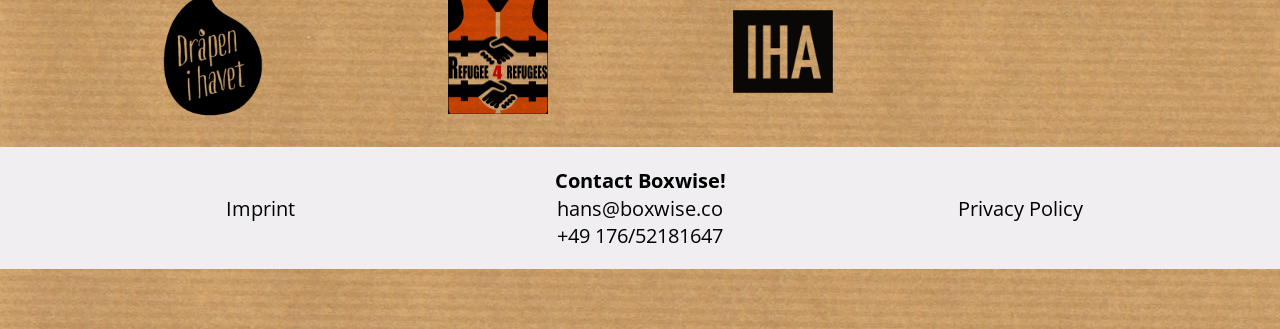
==== commit 3153710c: "add paypal donation buttons" ====
--- a/index.html
+++ b/index.html
@@ -74,23 +74,13 @@
                   data-html="true">
                   GET IN TOUCH
                 </a>
-                <!--
-                <a class="nav-link" href="#box-contribute-line">CONTRIBUTE</a>
-                -->
               </li>
               <li class="nav-item my-2 mx-md-2">
-                <a class="btn btn-primary" href="https://donate.boxwise.co">DONATE</a>
-                <!-- 
-                <button class="btn btn-primary" data-toggle="popover" data-placement="bottom" data-title="Write us, call us, chat with us!"
-                  data-content="<a href='mailto:hans@boxwise.co'>hans@boxwise.co</a><br><a href ='tel:+49 176/52181647'>+49 176/52181647</a>"
-                  data-html="true">
-                  GET IN TOUCH
-                </button>
-                -->
+                <a class="btn btn-primary"
+                  href="https://www.paypal.com/cgi-bin/webscr?cmd=_s-xclick&hosted_button_id=A8P3SYKKUPMPN&source=url">DONATE</a>
               </li>
             </ul>
           </div>
-
           <a class="navbar-brand my-1 ml-md-3" href="https://www.fb.com/boxwise.co">
             <img src="img/facebook_logo.png" id="fb-logo" />
           </a>
@@ -112,14 +102,10 @@
                   choice</b>.
                 To enable any aid organization to do the same, we created <b>Boxwise</b>.
               </p>
-              <a class="btn btn-primary mt-4" href="https://donate.boxwise.co">DONATE</a>
-              <!-- 
-              <button class="btn btn-primary mt-4" data-toggle="popover" data-placement="bottom" data-title="Write us, call us, chat with us!"
-                data-content="<a href='mailto:hans@boxwise.co'>hans@boxwise.co</a><br><a href ='tel:+49 176/52181647'>+49 176/52181647</a>"
-                data-html="true">
-                GET IN TOUCH
-              </button>
-              -->
+              <div class="mt-4">
+                <a class="btn btn-primary"
+                  href="https://www.paypal.com/cgi-bin/webscr?cmd=_s-xclick&hosted_button_id=A8P3SYKKUPMPN&source=url">DONATE</a>
+              </div>
             </div>
           </div>
           <div class="col-md-8 col-12">
@@ -140,12 +126,10 @@
                 choice</b>.
               To enable any aid organization to do the same, we created <b>Boxwise</b>.
             </p>
-            <button class="btn btn-primary mt-4" data-toggle="popover" data-placement="bottom"
-              data-title="Write us, call us, chat with us!"
-              data-content="<a href='mailto:hans@boxwise.co'>hans@boxwise.co</a><br><a href ='tel:+49 176/52181647'>+49 176/52181647</a>"
-              data-html="true">
-              GET IN TOUCH
-            </button>
+            <div class="mt-4">
+              <a class="btn btn-primary"
+                href="https://www.paypal.com/cgi-bin/webscr?cmd=_s-xclick&hosted_button_id=A8P3SYKKUPMPN&source=url">DONATE</a>
+            </div>
           </div>
 
         </div>
@@ -340,13 +324,10 @@
                   campaign.</p>
               </div>
               <div class="col-12 col-lg-6 order-lg-4">
-                <a class="btn btn-primary my-3" href="https://donate.boxwise.co">DONATE</a>
-                <!--
-                <button class="btn btn-primary my-3" data-toggle="popover" data-placement="bottom" data-title="Stay tuned!" data-content="You can give us your money soon!<br>We start the campaign on 2nd of Dec. 2018!"
-                  data-html="true">
-                  DONATE
-                </button>
-              -->
+                <div class="my-3">
+                  <a class="btn btn-primary"
+                    href="https://www.paypal.com/cgi-bin/webscr?cmd=_s-xclick&hosted_button_id=A8P3SYKKUPMPN&source=url">DONATE</a>
+                </div>
               </div>
 
             </div>
@@ -373,9 +354,11 @@
                   <h2 class="mt-5 mb-3">Hans</h2>
                   <p>Head of Operations<br>Treasurer</p>
                   <ul class="social mb-0 list-inline mt-3">
-                    <li class="list-inline-item"><a href="https://www.facebook.com/profile.php?id=1221469744" class="social-link"><i class="fab fa-facebook-f"></i></a>
-                    </li>
-                    <li class="list-inline-item"><a href="https://www.linkedin.com/in/hansinabox/" class="social-link"><i class="fab fa-linkedin"></i></a>
+                    <li class="list-inline-item"><a href="https://www.facebook.com/profile.php?id=1221469744"
+                        class="social-link"><i class="fab fa-facebook-f"></i></a>
+                    </li>
+                    <li class="list-inline-item"><a href="https://www.linkedin.com/in/hansinabox/"
+                        class="social-link"><i class="fab fa-linkedin"></i></a>
                     </li>
                   </ul>
                 </div>
@@ -392,9 +375,11 @@
                   <h2 class="mt-5 mb-3">Roanna</h2>
                   <p>Head of Product</p>
                   <ul class="social mb-0 list-inline mt-3">
-                    <li class="list-inline-item"><a href="https://www.facebook.com/roannak" class="social-link"><i class="fab fa-facebook-f"></i></a>
-                    </li>
-                    <li class="list-inline-item"><a href="https://www.linkedin.com/in/roanna-kong-3b98189/" class="social-link"><i class="fab fa-linkedin"></i></a>
+                    <li class="list-inline-item"><a href="https://www.facebook.com/roannak" class="social-link"><i
+                          class="fab fa-facebook-f"></i></a>
+                    </li>
+                    <li class="list-inline-item"><a href="https://www.linkedin.com/in/roanna-kong-3b98189/"
+                        class="social-link"><i class="fab fa-linkedin"></i></a>
                     </li>
                   </ul>
                 </div>
@@ -411,9 +396,11 @@
                   <h2 class="mt-5 mb-3">James</h2>
                   <p>Senior Tech Advisor</p>
                   <ul class="social mb-0 list-inline mt-3">
-                    <li class="list-inline-item"><a href="https://www.facebook.com/jamescrowley" class="social-link"><i class="fab fa-facebook-f"></i></a>
-                    </li>
-                    <li class="list-inline-item"><a href="https://www.linkedin.com/in/jamescrowley/" class="social-link"><i class="fab fa-linkedin"></i></a>
+                    <li class="list-inline-item"><a href="https://www.facebook.com/jamescrowley" class="social-link"><i
+                          class="fab fa-facebook-f"></i></a>
+                    </li>
+                    <li class="list-inline-item"><a href="https://www.linkedin.com/in/jamescrowley/"
+                        class="social-link"><i class="fab fa-linkedin"></i></a>
                     </li>
                   </ul>
                 </div>
@@ -430,9 +417,11 @@
                   <h2 class="mt-5 mb-3">Bart</h2>
                   <p>Senior Advisor</p>
                   <ul class="social mb-0 list-inline mt-3">
-                    <li class="list-inline-item"><a href="https://www.facebook.com/bart.driessen" class="social-link"><i class="fab fa-facebook-f"></i></a>
-                    </li>
-                    <li class="list-inline-item"><a href="https://www.linkedin.com/in/bartdriessenrotterdam/" class="social-link"><i class="fab fa-linkedin"></i></a>
+                    <li class="list-inline-item"><a href="https://www.facebook.com/bart.driessen" class="social-link"><i
+                          class="fab fa-facebook-f"></i></a>
+                    </li>
+                    <li class="list-inline-item"><a href="https://www.linkedin.com/in/bartdriessenrotterdam/"
+                        class="social-link"><i class="fab fa-linkedin"></i></a>
                     </li>
                   </ul>
                 </div>
@@ -449,9 +438,11 @@
                   <h2 class="mt-5 mb-3">Martin</h2>
                   <p>Frontend Developer</p>
                   <ul class="social mb-0 list-inline mt-3">
-                    <li class="list-inline-item"><a href="https://www.facebook.com/martin.durcek.10" class="social-link"><i class="fab fa-facebook-f"></i></a>
-                    </li>
-                    <li class="list-inline-item"><a href="https://www.linkedin.com/in/martin-%C4%8Fur%C4%8Dek-2630b3a6/" class="social-link"><i class="fab fa-linkedin"></i></a>
+                    <li class="list-inline-item"><a href="https://www.facebook.com/martin.durcek.10"
+                        class="social-link"><i class="fab fa-facebook-f"></i></a>
+                    </li>
+                    <li class="list-inline-item"><a href="https://www.linkedin.com/in/martin-%C4%8Fur%C4%8Dek-2630b3a6/"
+                        class="social-link"><i class="fab fa-linkedin"></i></a>
                     </li>
                   </ul>
                 </div>
@@ -468,9 +459,11 @@
                   <h2 class="mt-5 mb-3">Stephan</h2>
                   <p>Backend Developer</p>
                   <ul class="social mb-0 list-inline mt-3">
-                    <li class="list-inline-item"><a href="https://www.facebook.com/stephan.kaltenstadler" class="social-link"><i class="fab fa-facebook-f"></i></a>
-                    </li>
-                    <li class="list-inline-item"><a href="https://www.linkedin.com/in/stephan-kaltenstadler-5b2469195/" class="social-link"><i class="fab fa-linkedin"></i></a>
+                    <li class="list-inline-item"><a href="https://www.facebook.com/stephan.kaltenstadler"
+                        class="social-link"><i class="fab fa-facebook-f"></i></a>
+                    </li>
+                    <li class="list-inline-item"><a href="https://www.linkedin.com/in/stephan-kaltenstadler-5b2469195/"
+                        class="social-link"><i class="fab fa-linkedin"></i></a>
                     </li>
                   </ul>
                 </div>
@@ -487,9 +480,11 @@
                   <h2 class="mt-5 mb-3">Stefanie</h2>
                   <p>Business Development</p>
                   <ul class="social mb-0 list-inline mt-3">
-                    <li class="list-inline-item"><a href="https://www.facebook.com/stefaniewai" class="social-link"><i class="fab fa-facebook-f"></i></a>
-                    </li>
-                    <li class="list-inline-item"><a href="https://www.linkedin.com/in/stefaniewai/" class="social-link"><i class="fab fa-linkedin"></i></a>
+                    <li class="list-inline-item"><a href="https://www.facebook.com/stefaniewai" class="social-link"><i
+                          class="fab fa-facebook-f"></i></a>
+                    </li>
+                    <li class="list-inline-item"><a href="https://www.linkedin.com/in/stefaniewai/"
+                        class="social-link"><i class="fab fa-linkedin"></i></a>
                     </li>
                   </ul>
                 </div>
@@ -506,7 +501,8 @@
                   <h2 class="mt-5 mb-3">Lea</h2>
                   <p>Developer</p>
                   <ul class="social mb-0 list-inline mt-3">
-                    <li class="list-inline-item"><a href="https://www.linkedin.com/in/lea-cohen-b0629136/" class="social-link"><i class="fab fa-linkedin"></i></a>
+                    <li class="list-inline-item"><a href="https://www.linkedin.com/in/lea-cohen-b0629136/"
+                        class="social-link"><i class="fab fa-linkedin"></i></a>
                     </li>
                   </ul>
                 </div>
@@ -561,8 +557,7 @@
           <div class="col-2 d-sm-none"></div>
           <div class="col-4 col-sm-3">
             <img src="img/r4r.png" class="img-fluid partner-logo" data-toggle="tooltip" data-html="true"
-              data-placement="top"
-              title="<strong>Refugees 4 Refugees</strong><br>
+              data-placement="top" title="<strong>Refugees 4 Refugees</strong><br>
               R4R is operating on Lesvos and Samos. They use Boxwise for their warehouse and free shop.">
           </div>
           <div class="col-4 col-sm-3">
@@ -613,4 +608,4 @@
 
 </body>
 
-</html>
+</html>
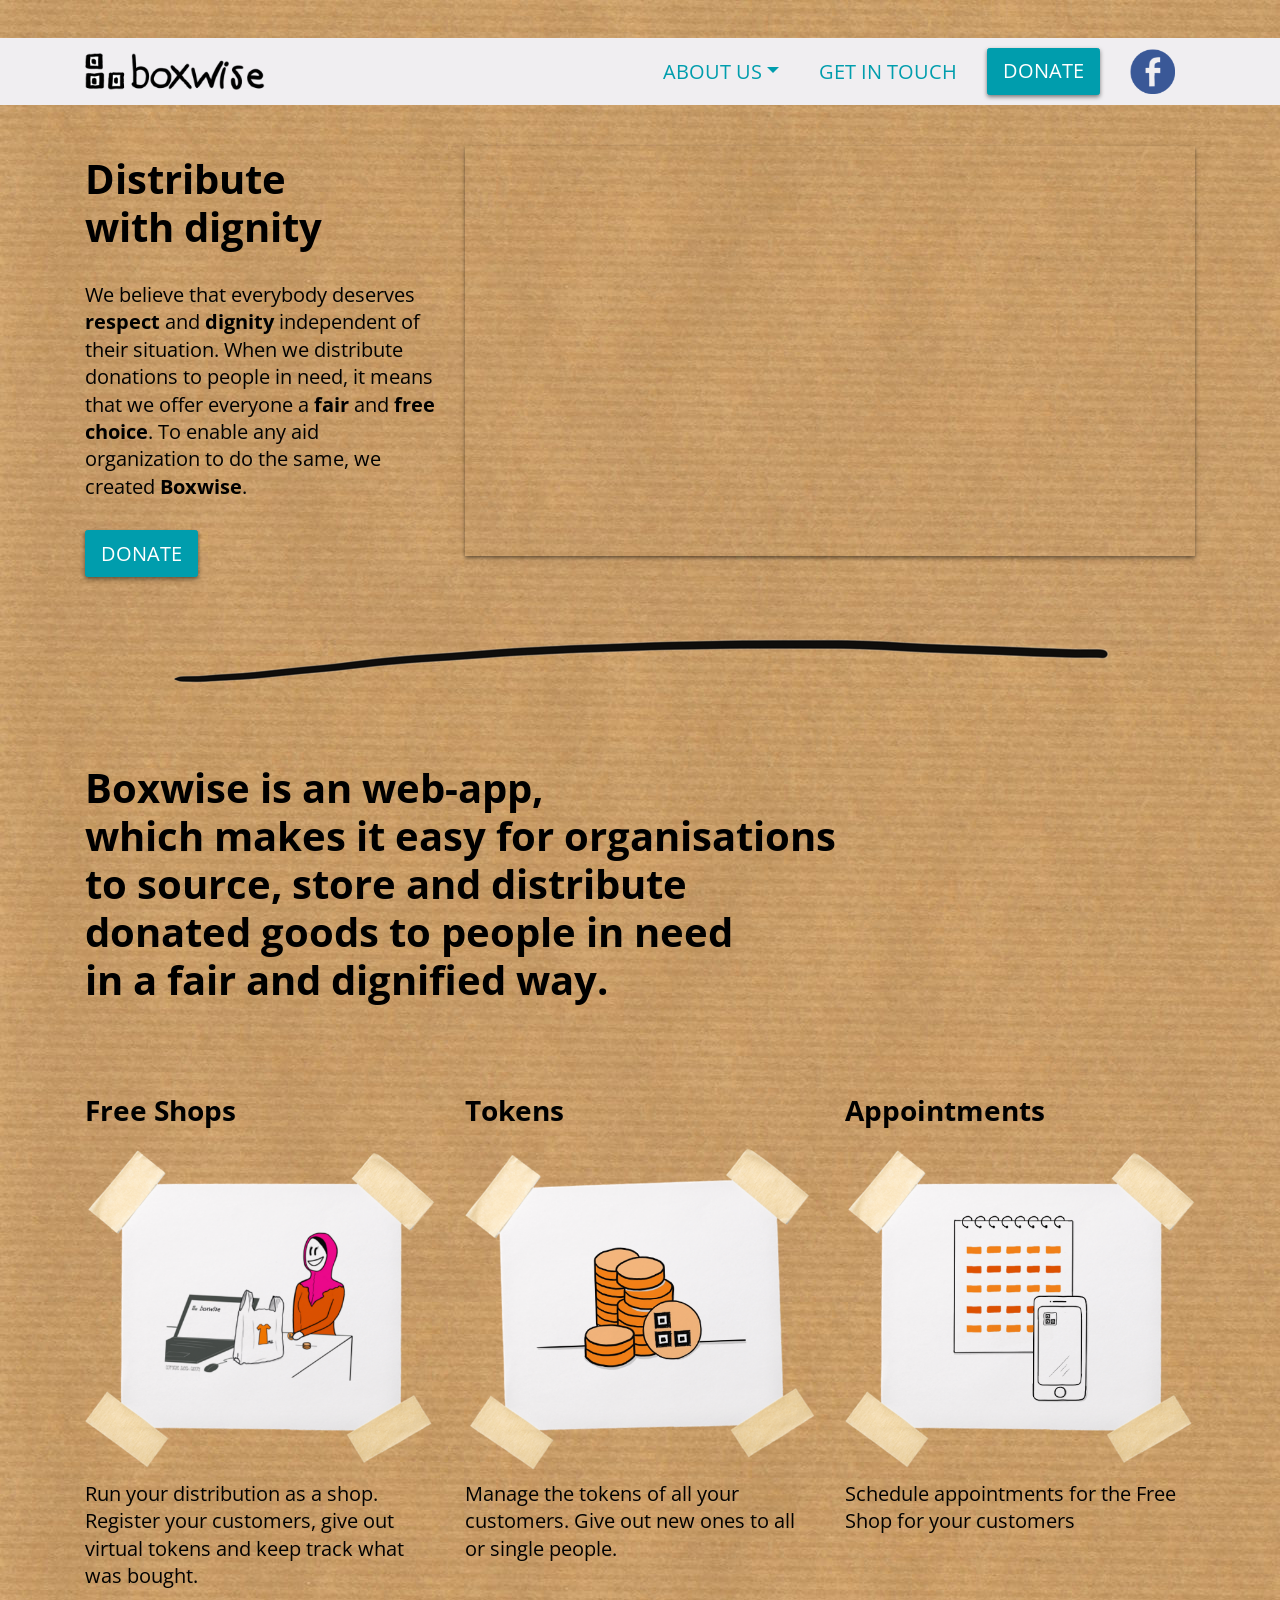
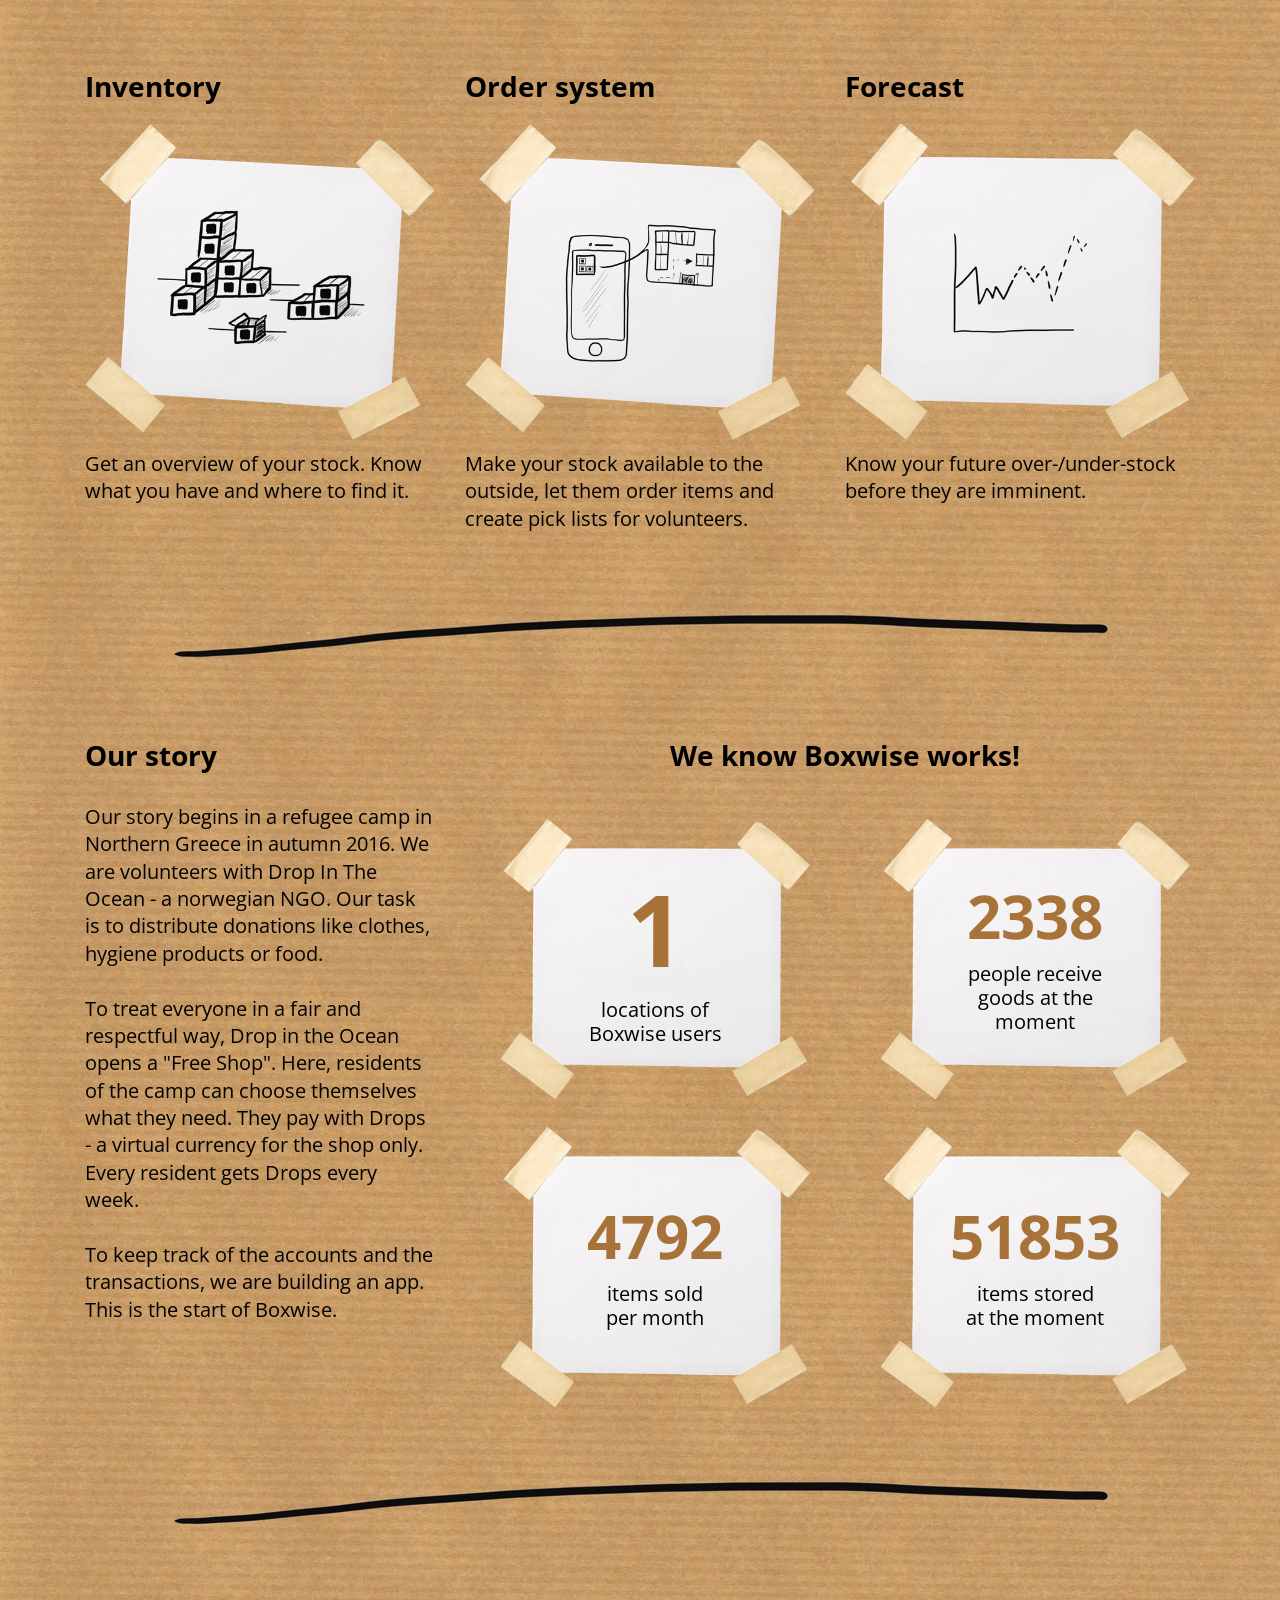
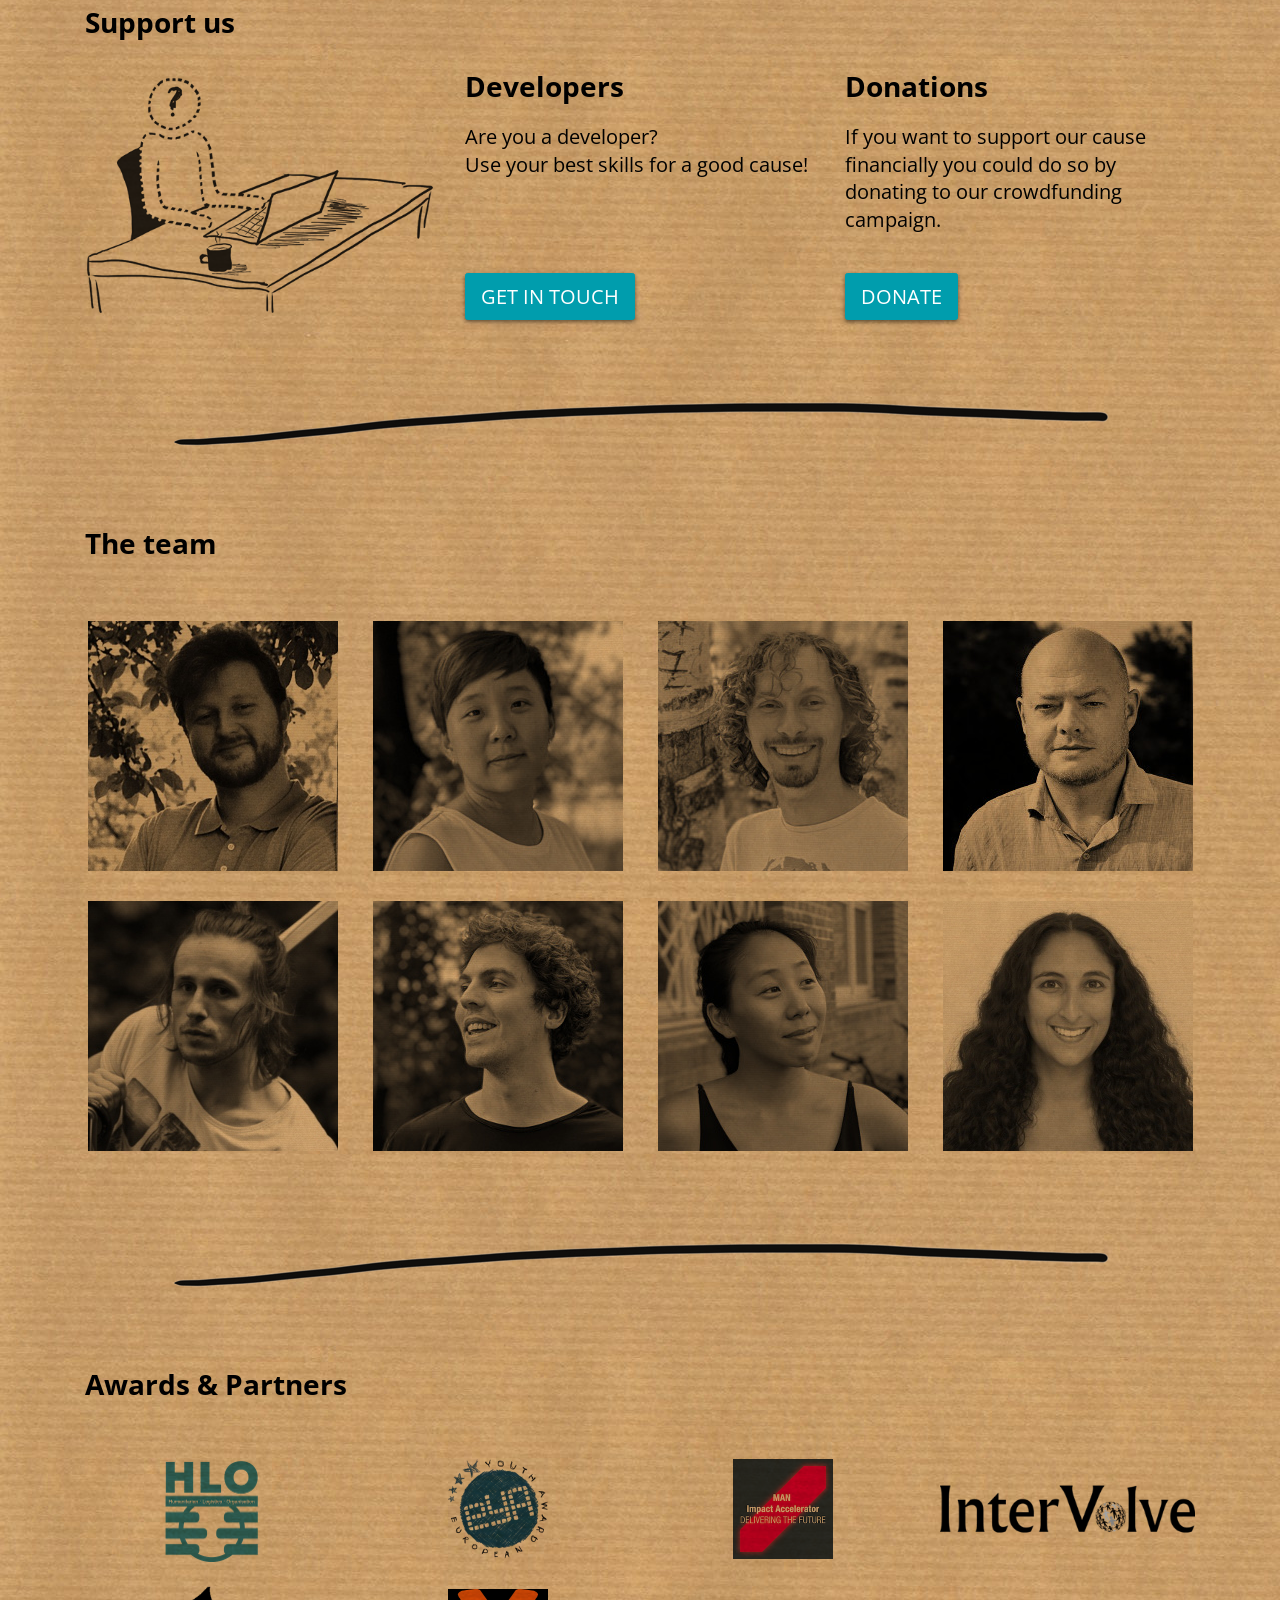
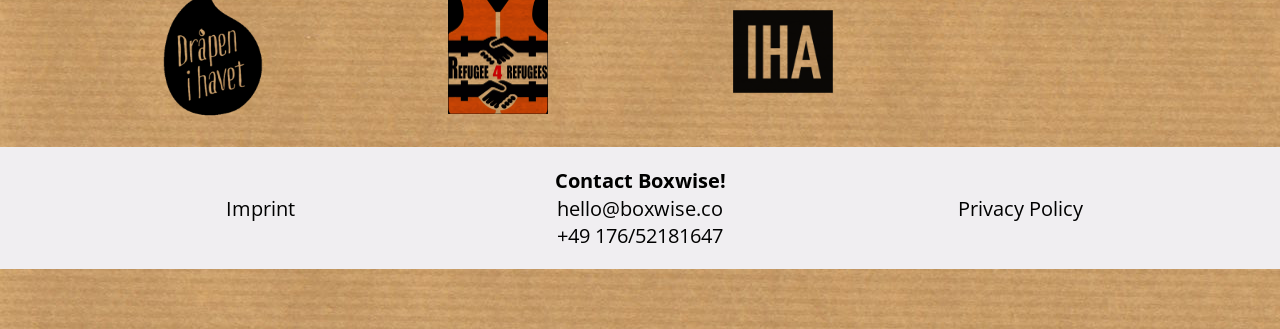
==== commit b3d78877: "Change contact data" ====
--- a/index.html
+++ b/index.html
@@ -70,7 +70,7 @@
               <li class="nav-item m-md-2">
                 <a class="nav-link" data-toggle="popover" data-placement="bottom"
                   data-title="Write us, call us, chat with us!"
-                  data-content="<a href='mailto:hans@boxwise.co'>hans@boxwise.co</a><br><a href ='tel:+49 176/52181647'>+49 176/52181647</a>"
+                  data-content="<a href='mailto:hello@boxwise.co'>hello@boxwise.co</a><br><a href ='tel:+49 176/52181647'>+49 176/52181647</a>"
                   data-html="true">
                   GET IN TOUCH
                 </a>
@@ -313,7 +313,7 @@
               <div class="col-12 col-lg-6 order-lg-3">
                 <button class="btn btn-primary my-3" data-toggle="popover" data-placement="bottom"
                   data-title="Write us, call us, chat with us!"
-                  data-content="<a href='mailto:hans@boxwise.co'>hans@boxwise.co</a><br><a href ='tel:+49 176/52181647'>+49 176/52181647</a>"
+                  data-content="<a href='mailto:hello@boxwise.co'>hello@boxwise.co</a><br><a href ='tel:+49 176/52181647'>+49 176/52181647</a>"
                   data-html="true">
                   GET IN TOUCH
                 </button>
@@ -354,6 +354,9 @@
                   <h2 class="mt-5 mb-3">Hans</h2>
                   <p>Head of Operations<br>Treasurer</p>
                   <ul class="social mb-0 list-inline mt-3">
+                    <li class="list-inline-item"><a href="mailto:hans@boxwise.co"
+                        class="social-link"><i class="fab fa-at"></i></a>
+                    </li>
                     <li class="list-inline-item"><a href="https://www.facebook.com/profile.php?id=1221469744"
                         class="social-link"><i class="fab fa-facebook-f"></i></a>
                     </li>
@@ -375,6 +378,9 @@
                   <h2 class="mt-5 mb-3">Roanna</h2>
                   <p>Head of Product</p>
                   <ul class="social mb-0 list-inline mt-3">
+                    <li class="list-inline-item"><a href="mailto:roanna@boxwise.co"
+                        class="social-link"><i class="fab fa-at"></i></a>
+                    </li>
                     <li class="list-inline-item"><a href="https://www.facebook.com/roannak" class="social-link"><i
                           class="fab fa-facebook-f"></i></a>
                     </li>
@@ -576,14 +582,14 @@
         <div class="row d-flex align-items-center text-center">
           <div class="col-12 col-md-4 order-md-2 mb-1 mb-md-0">
             <strong>Contact Boxwise!</strong><br>
-            <a href='mailto:hans@boxwise.co'>hans@boxwise.co</a><br><a href='tel:+49 176/52181647'>+49
+            <a href='mailto:hello@boxwise.co'>hello@boxwise.co</a><br><a href='tel:+49 176/52181647'>+49
               176/52181647</a><br>
           </div>
           <div class="col-12 col-md-4 order-md-1">
-            <a href="https://www.humanilog.org/index.php?id=12">Imprint</a>
+            <a href="#">Imprint</a>
           </div>
           <div class="col-12 col-md-4 order-md-3">
-            <a href="https://www.humanilog.org/index.php?id=41&L=1">Privacy Policy</a>
+            <a href="#">Privacy Policy</a>
           </div>
         </div>
       </div>
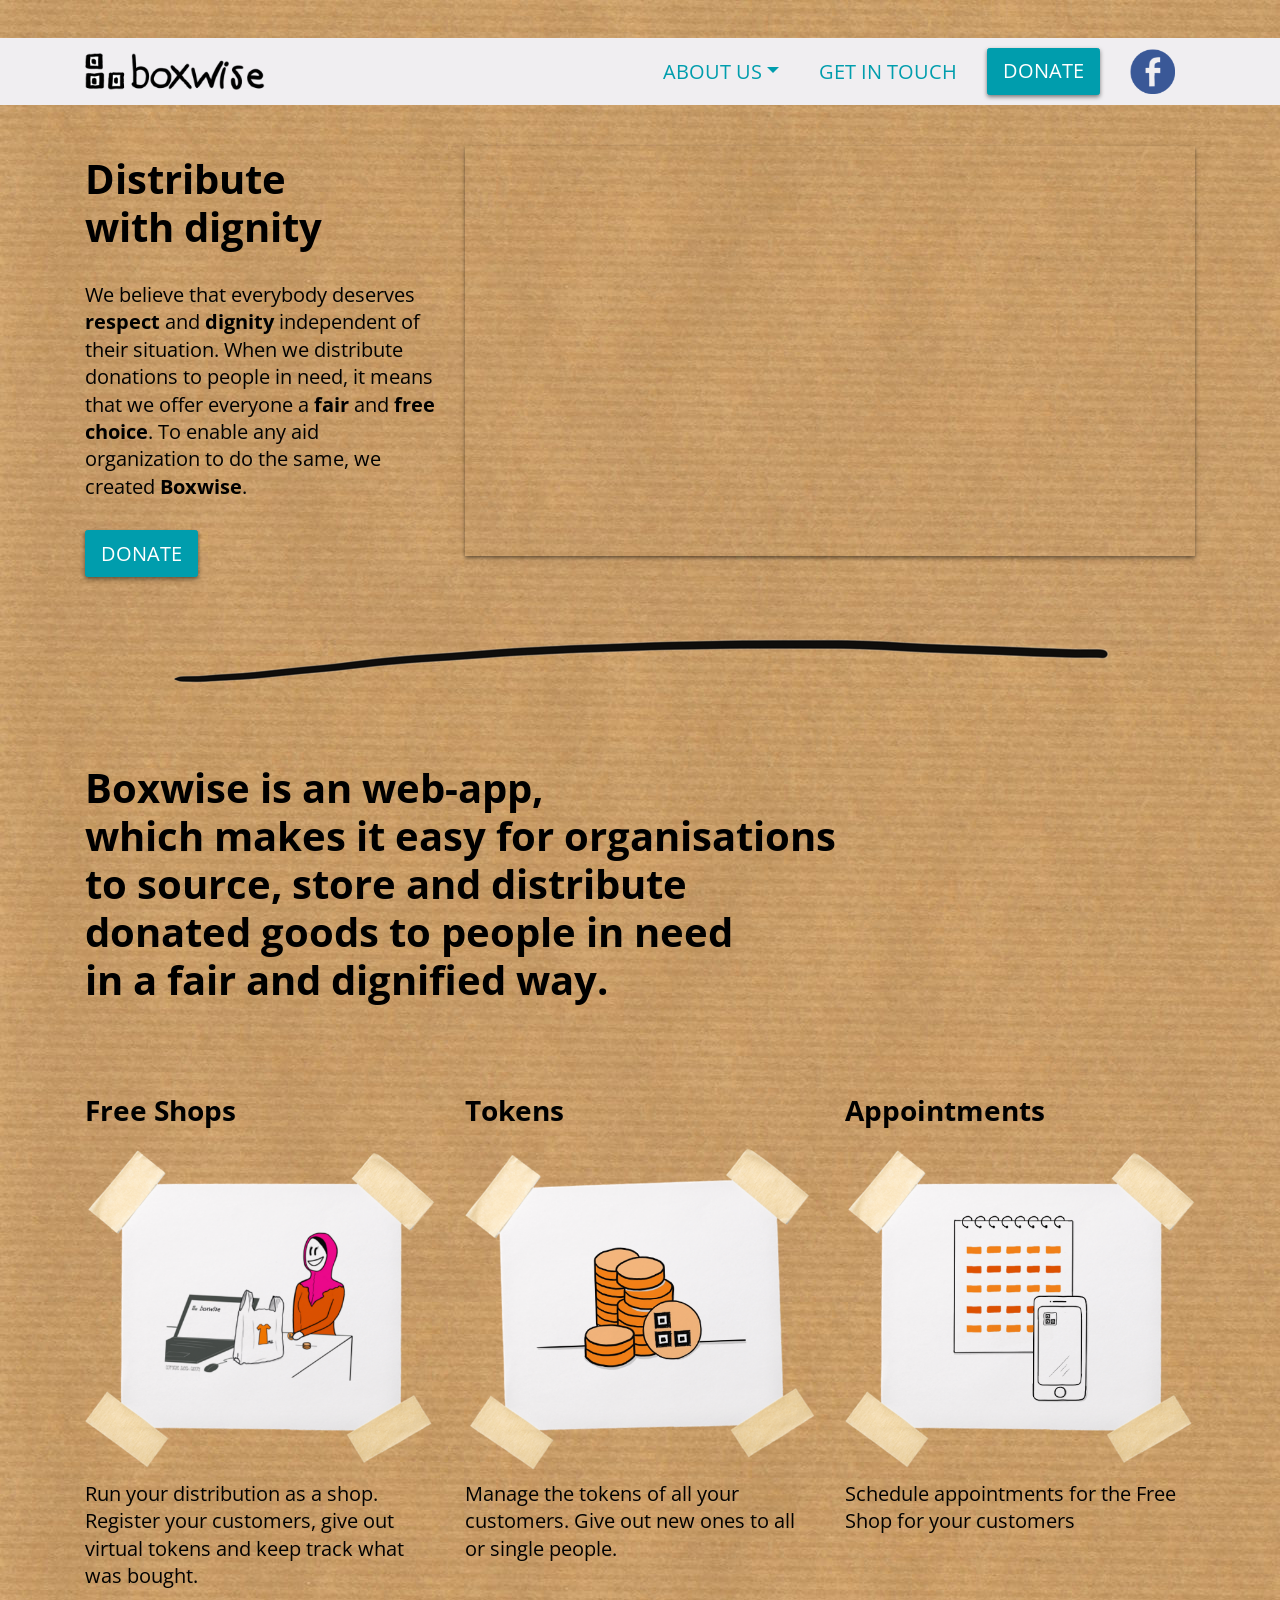
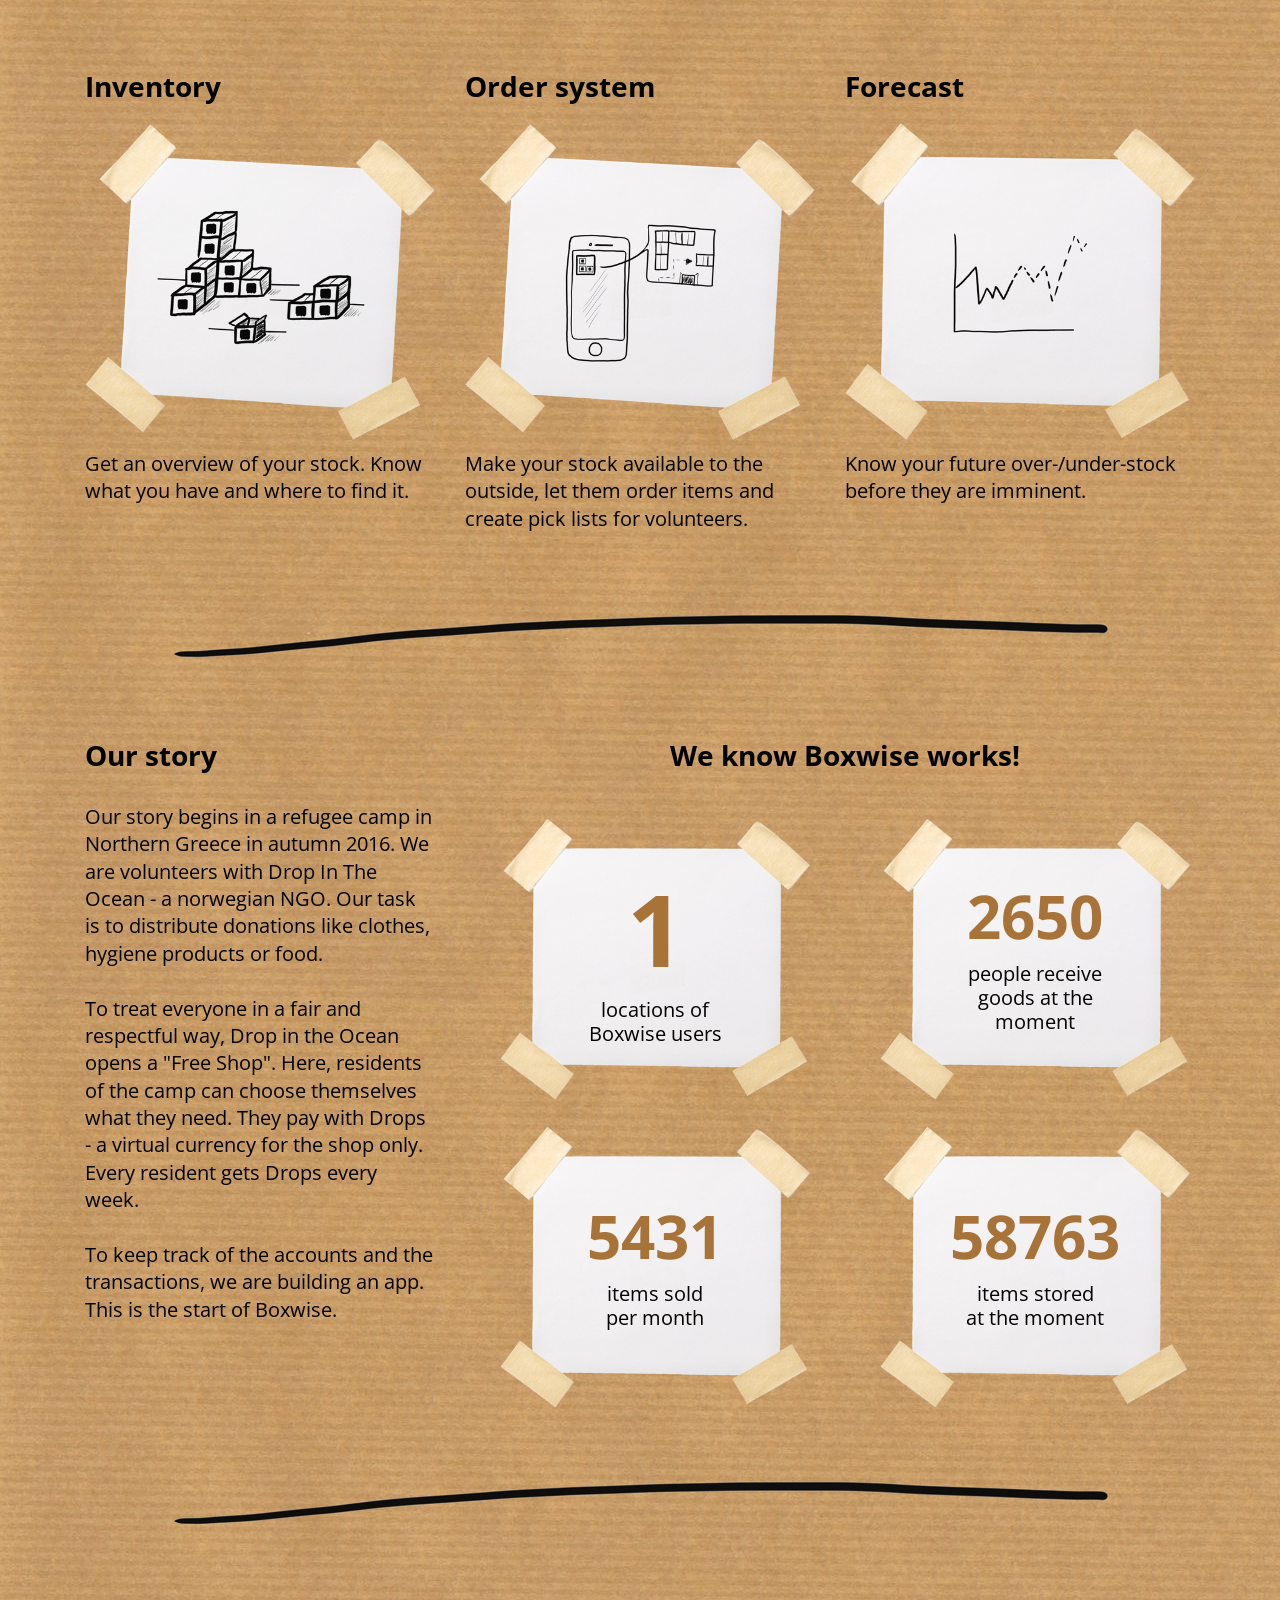
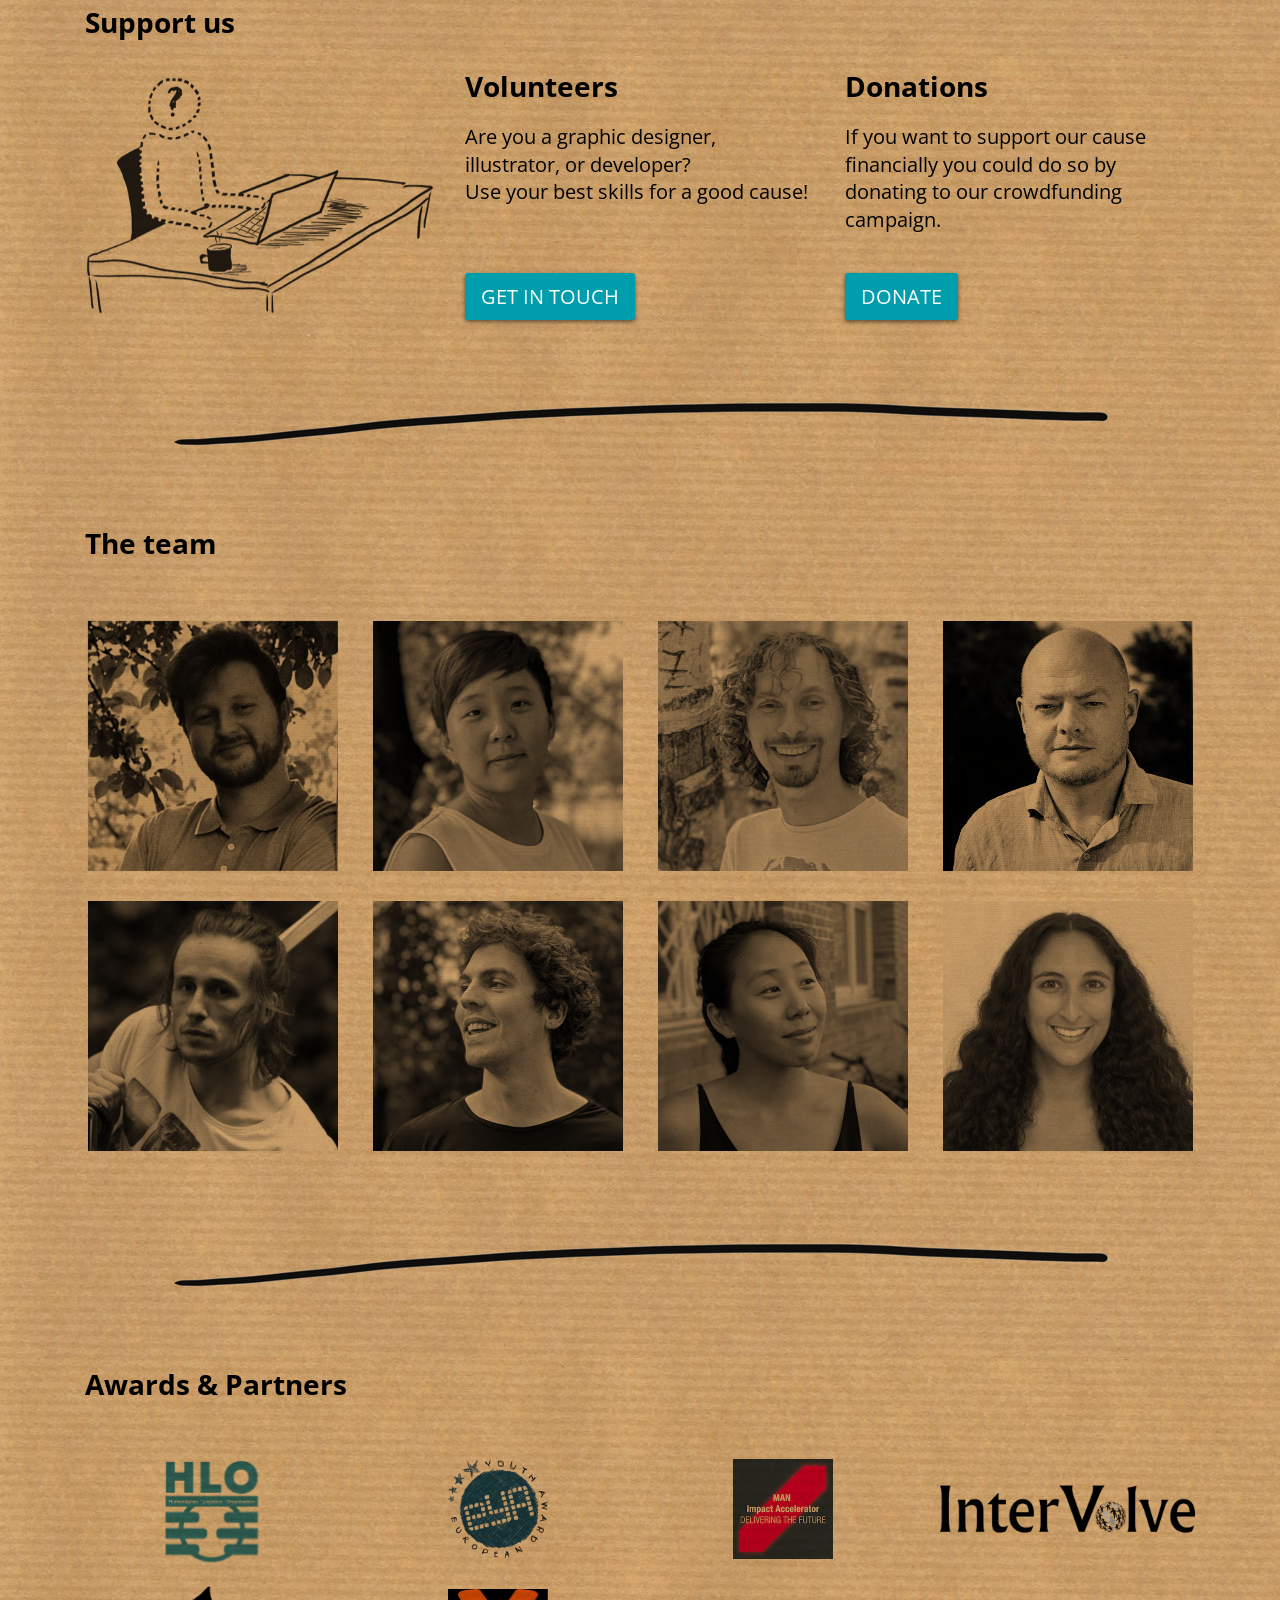
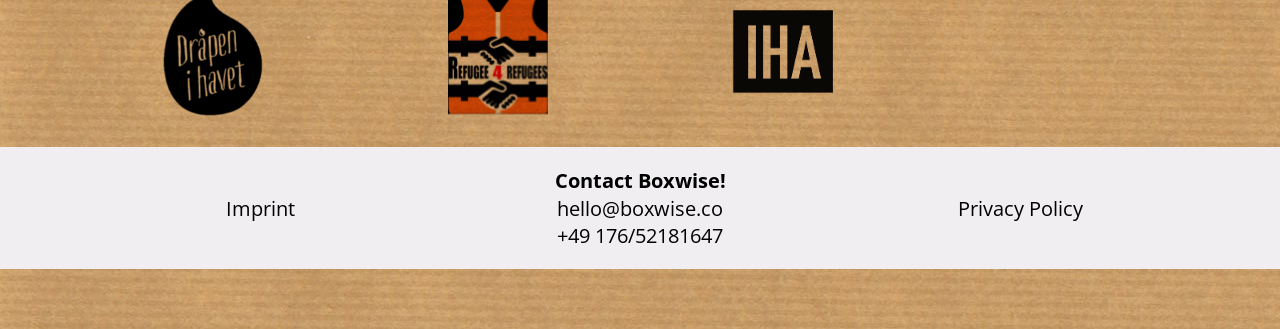
==== commit 3c397ebd: "Add Designers as possible volunteers" ====
--- a/index.html
+++ b/index.html
@@ -306,8 +306,8 @@
           <div class="col-12 col-md-6 col-lg-8">
             <div class="row">
               <div class="col-12 col-lg-6 order-lg-1">
-                <h2 class="my-3">Developers</h2>
-                <p>Are you a developer?<br>Use your best skills for a good cause!
+                <h2 class="my-3">Volunteers</h2>
+                <p>Are you a graphic designer, illustrator, or developer?<br>Use your best skills for a good cause!
                 </p>
               </div>
               <div class="col-12 col-lg-6 order-lg-3">
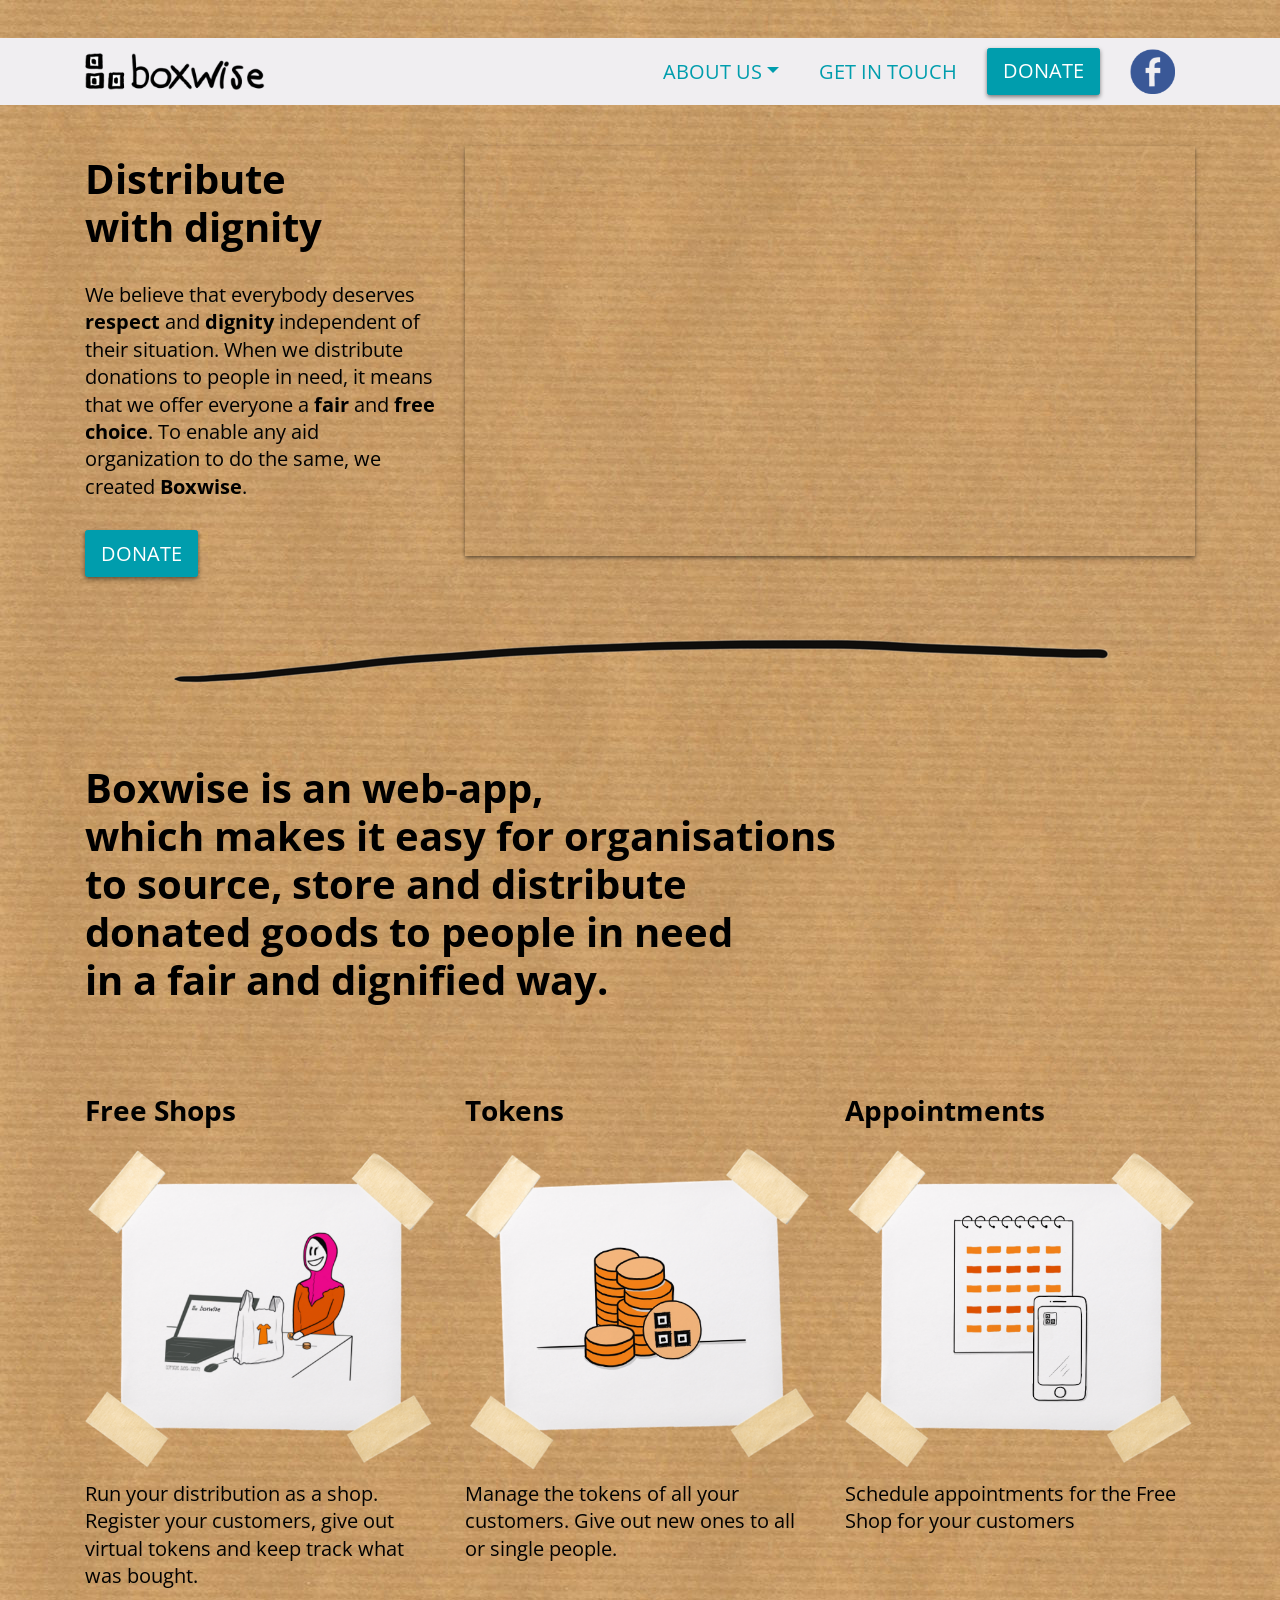
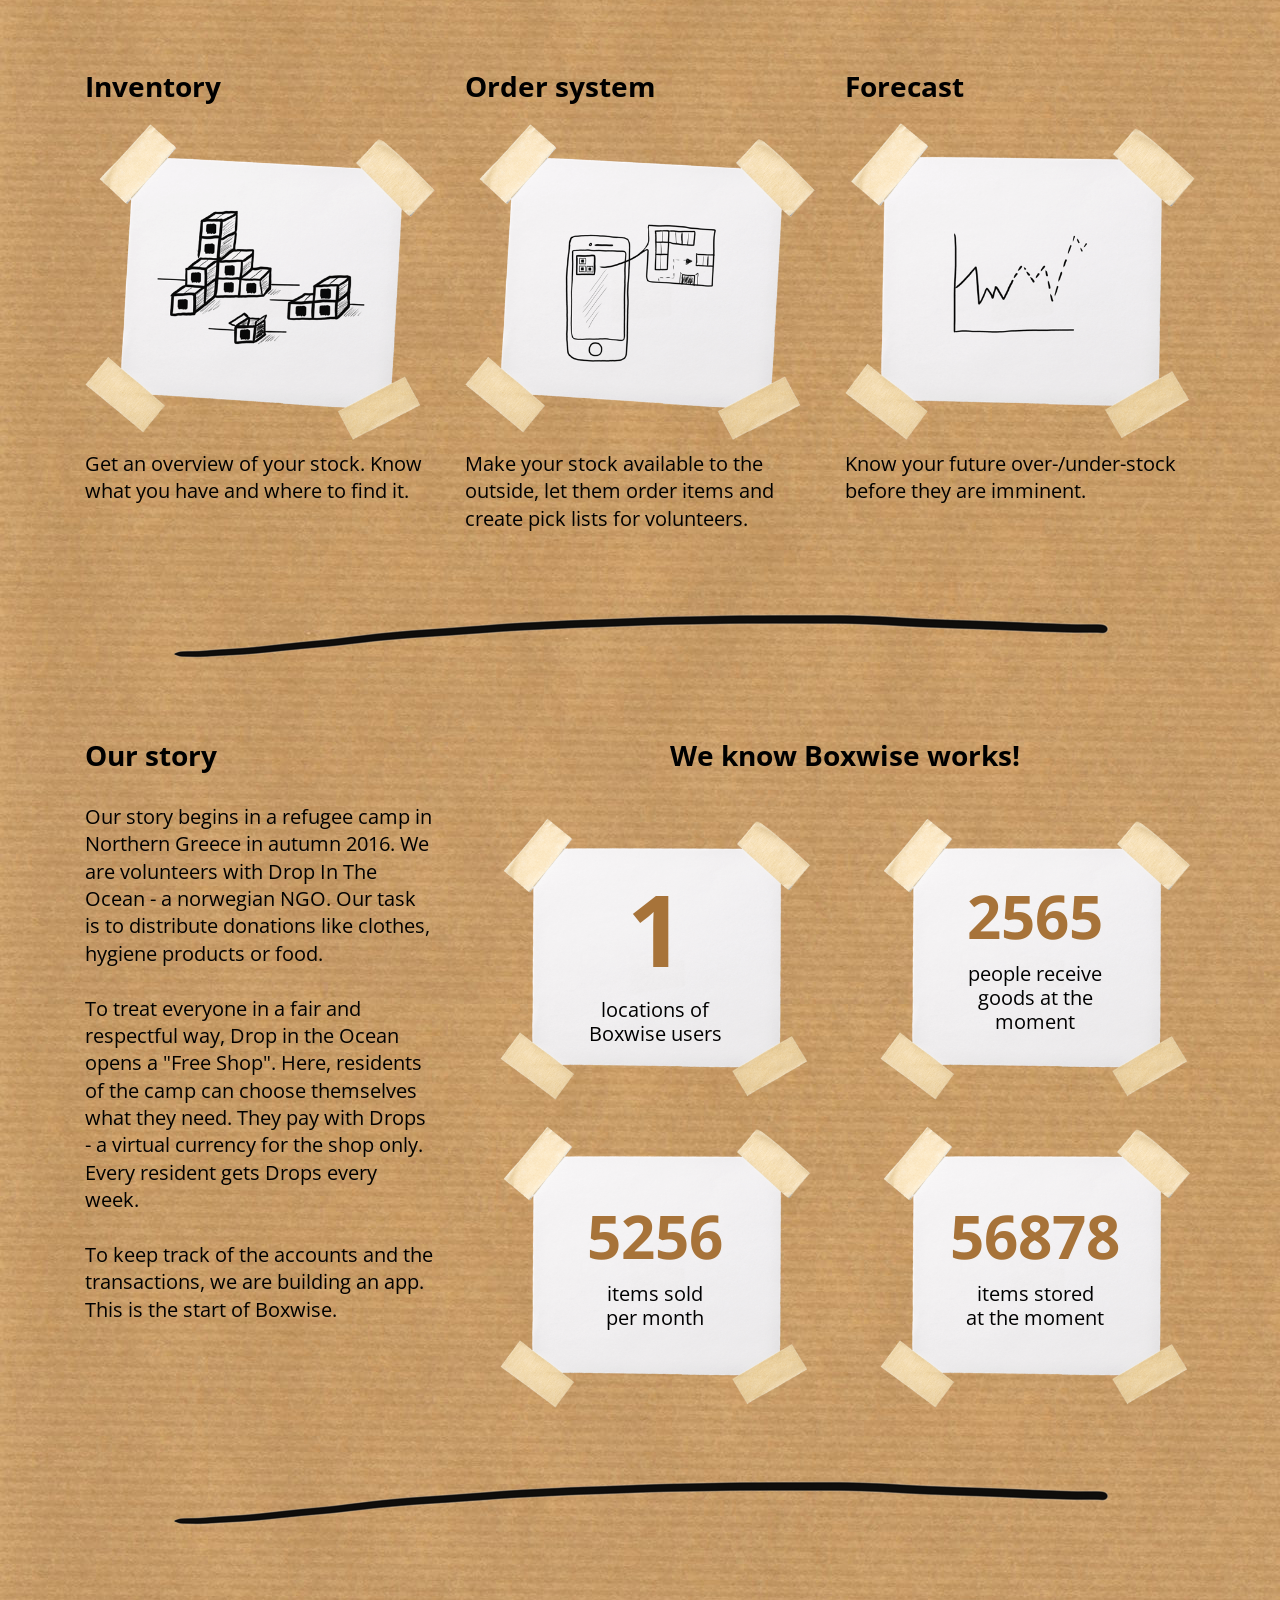
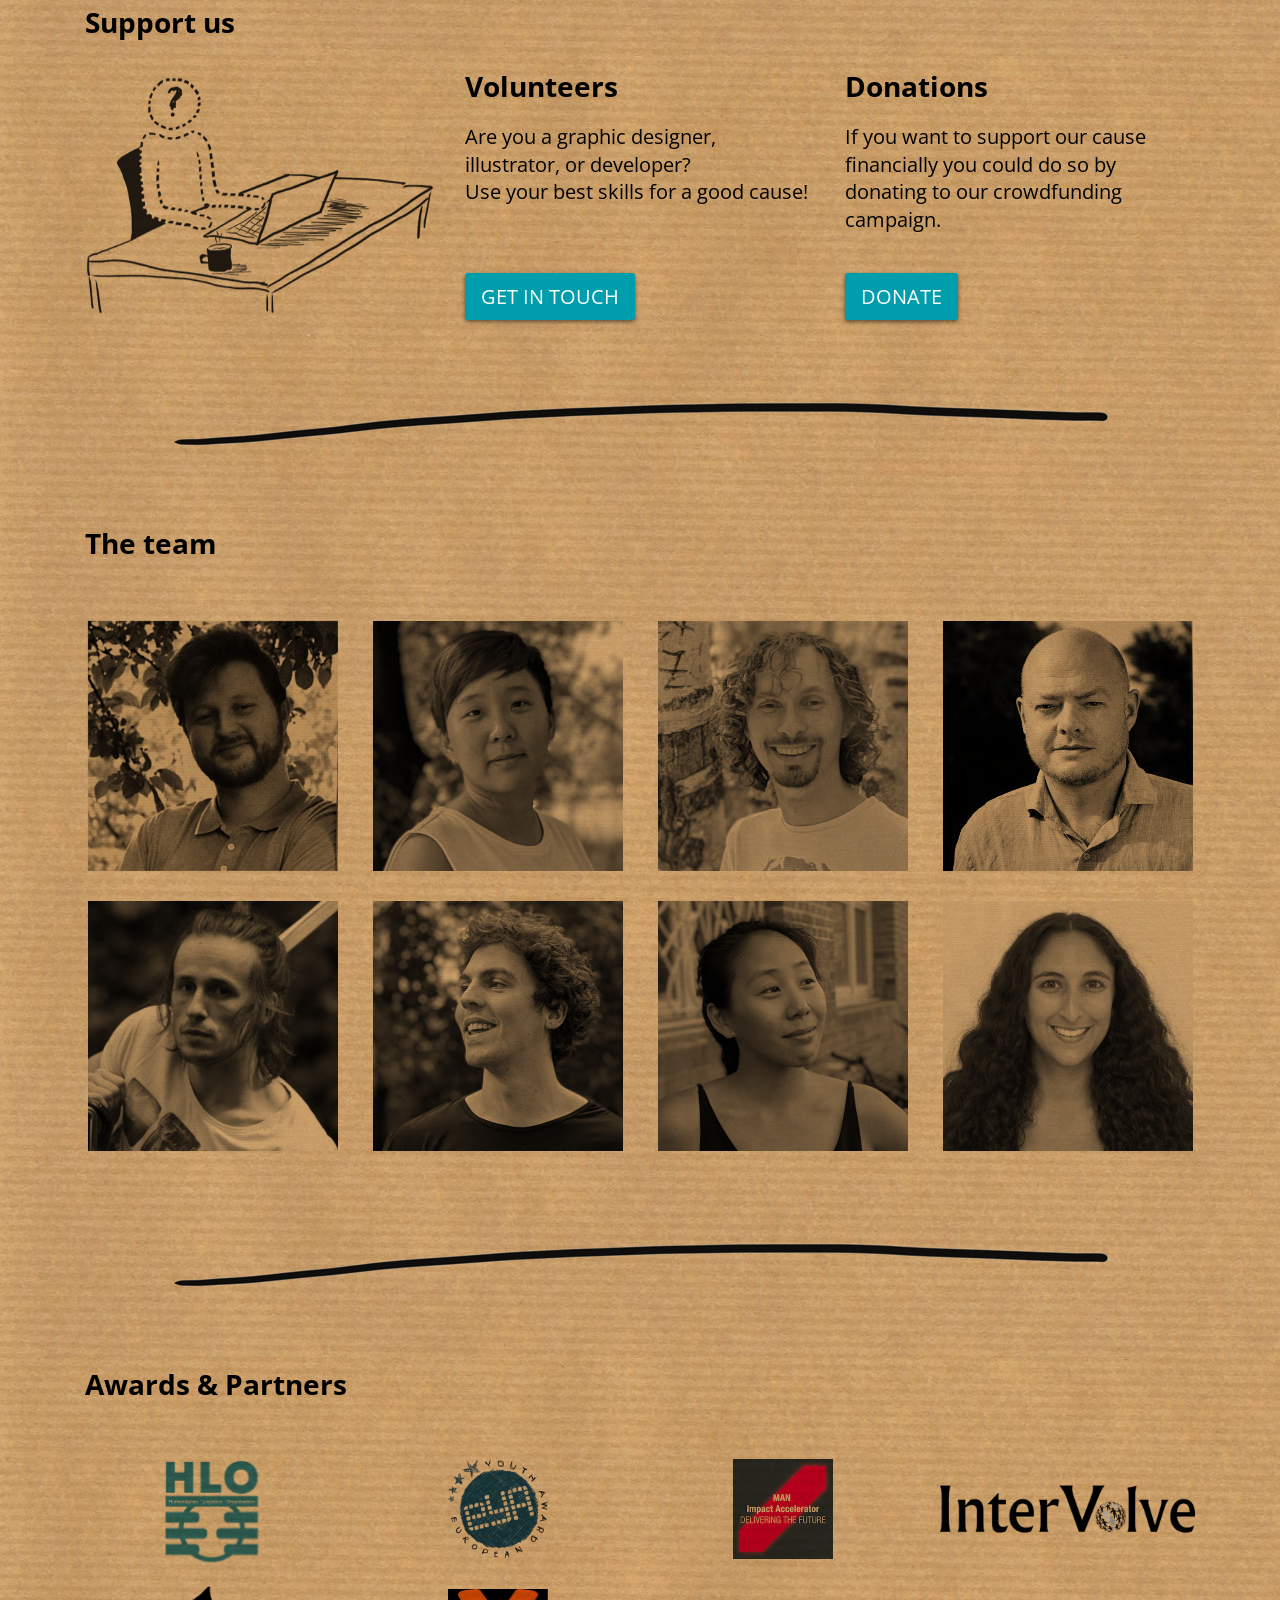
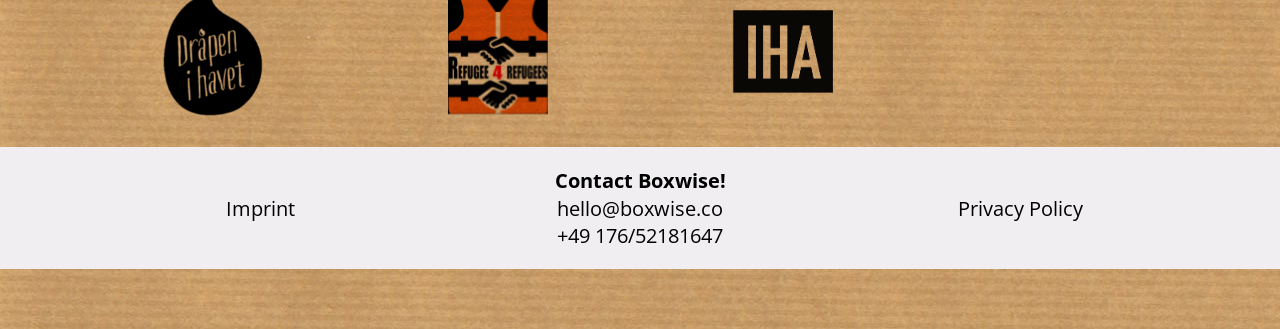
==== commit 1eaaa6ca: "Wording changes for our partners" ====
--- a/index.html
+++ b/index.html
@@ -537,40 +537,40 @@
             <a href="https://eu-youthaward.org/winning-project/boxwise/">
               <img src="img/eya-logo.png" class="img-fluid partner-logo logo-blend" data-toggle="tooltip"
                 data-html="true" data-placement="top" title="<strong>European Youth Award</strong><br>
-                We won the European Youth Award in the category Managing Life in 2018.">
+                Boxwise won the European Youth Award in the category Managing Life in 2018.">
             </a>
           </div>
           <div class="col-4 col-sm-3">
             <img src="img/mia-square.png" class="img-fluid partner-logo" data-toggle="tooltip" data-html="true"
               data-placement="top" title="<strong>MAN impact accelerator</strong><br>
-              We are part of the 2nd cohort of the MAN Impact Accelerator organized by Yunus Social Business.">
+              Boxwise was part of the 2nd cohort of the MAN Impact Accelerator organized by Yunus Social Business.">
           </div>
           <div class="col-1 d-sm-none"></div>
           <div class="col-4 col-sm-3">
             <img src="img/intervolve_logo.png" class="img-fluid" data-toggle="tooltip" data-html="true"
               data-placement="left"
               title="<strong>InterVolve</strong><br>
-              They are using Boxwise for their Food-Free-Shop in the Koutsochero refugee camp close to Larissa, Greece.">
+              Uses Boxwise for their food Free Shop in the Koutsochero refugee camp near Larissa, Greece.">
           </div>
           <div class="col-2 d-sm-none"></div>
           <div class="col-4 col-sm-3">
             <img src="img/dih_logo.png" class="img-fluid partner-logo" data-toggle="tooltip" data-html="true"
               data-placement="right"
               title="<strong>Drapen i havet</strong><br>
-              Boxwise started here. Most of our field experience we have from here. They are using Boxwise in Nea Kavala in Northern Greece, Skaramangas close to Athens and on Lesvos.">
+              Boxwise originated here! Currently using Boxwise in Nea Kavala (Northern Greece), Skaramangas (Athens, Greece), and Lesvos, Greece.">
           </div>
           <div class="col-1 d-sm-none"></div>
           <div class="col-2 d-sm-none"></div>
           <div class="col-4 col-sm-3">
             <img src="img/r4r.png" class="img-fluid partner-logo" data-toggle="tooltip" data-html="true"
               data-placement="top" title="<strong>Refugees 4 Refugees</strong><br>
-              R4R is operating on Lesvos and Samos. They use Boxwise for their warehouse and free shop.">
+              Uses Boxwise for their warehouses and free shops in Lesvos, Greece and Samos, Greece.">
           </div>
           <div class="col-4 col-sm-3">
             <img src="img/iha.png" class="img-fluid partner-logo" data-toggle="tooltip" data-html="true"
               data-placement="top"
               title="<strong>Intereuropean Human Aid Association</strong><br>
-              IHA is running a free shop in the Lakadikia camp in Northern Greece and their warehouse in Thessaloniki with Boxwise.">
+              Uses Boxwise for their free shop in the Lakadikia refugee camp (Northern Greece) and their warehouse in Thessaloniki, Greece.">
           </div>
           <div class="col-1 d-sm-none"></div>
         </div>
@@ -614,4 +614,4 @@
 
 </body>
 
-</html>+</html>
